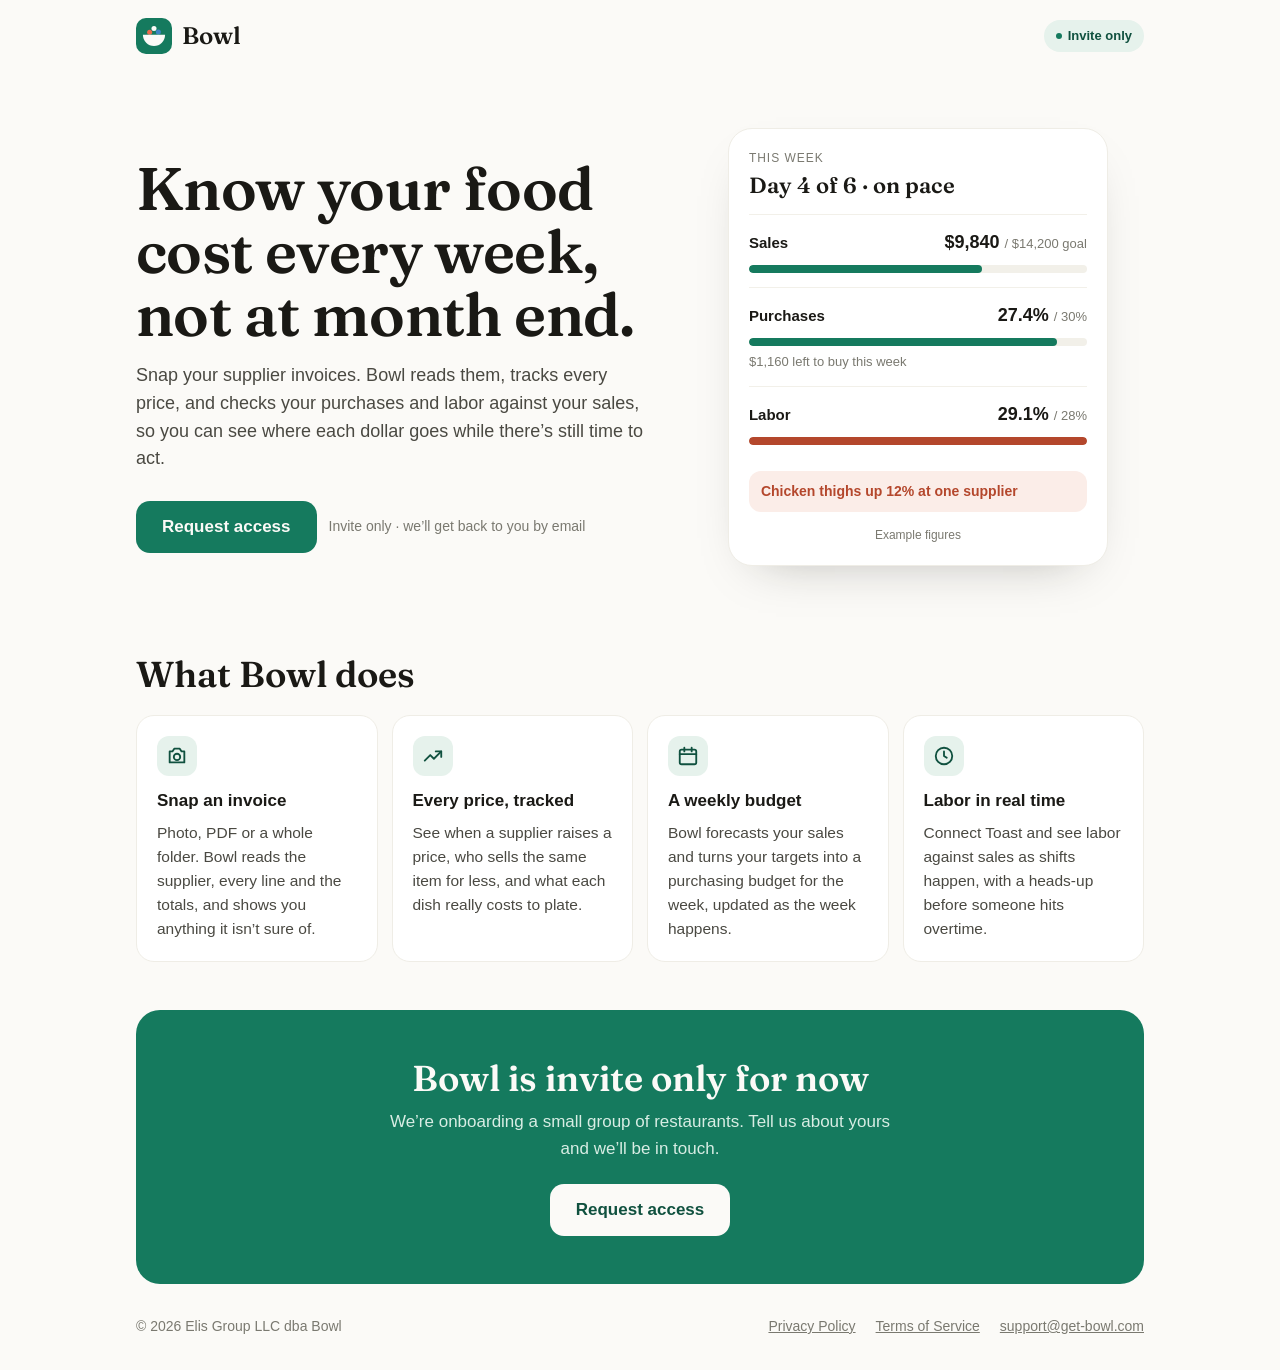
==== index.html @ 5e07cf15 "get-bowl.com: home page, Privacy Policy, Terms of Service" ====
<!doctype html>
<html lang="en">
<head>
<meta charset="utf-8">
<meta name="viewport" content="width=device-width, initial-scale=1, viewport-fit=cover">
<title>Bowl · Food cost for restaurants</title>
<meta name="description" content="Bowl reads your supplier invoices, tracks every price, and checks purchases and labor against your sales, week by week. Invite only.">
<meta name="theme-color" content="#157A5E">
<meta property="og:title" content="Bowl · Food cost for restaurants">
<meta property="og:description" content="Snap your supplier invoices. Bowl tracks every price and checks purchases and labor against your sales. Invite only.">
<meta property="og:type" content="website">
<meta property="og:url" content="https://get-bowl.com/">
<link rel="icon" href="/favicon.png">
<link rel="apple-touch-icon" href="/apple-touch-icon.png">
<link rel="preload" href="/fonts/Fraunces-600.ttf" as="font" type="font/ttf" crossorigin>
<style>
@font-face { font-family: "Fraunces"; font-weight: 600; font-display: swap; src: url("/fonts/Fraunces-600.ttf") format("truetype"); }
:root {
  --ground: #FBFAF7; --card: #FFFFFF; --card-border: #EFEDE6; --hairline: #F2F0E9;
  --ink: #1A1915; --text2: #4A4942; --muted: #7A7970;
  --brand: #157A5E; --brand-ink: #FBFAF7; --green-tint: #E6F2EC; --green-ink: #10513F;
  --coral: #B4472C; --coral-tint: #FBEDE8;
  --display: "Fraunces", Georgia, "Times New Roman", serif;
  --body: -apple-system, BlinkMacSystemFont, "Segoe UI", Roboto, Helvetica, Arial, sans-serif;
}
@media (prefers-color-scheme: dark) {
  :root {
    --ground: #141411; --card: #1D1D19; --card-border: #2B2A25; --hairline: #262520;
    --ink: #EDEBE4; --text2: #C4C2B9; --muted: #9C9A90;
    --brand: #3FA882; --brand-ink: #0F1A15; --green-tint: #17302A; --green-ink: #9ED9C1;
    --coral: #E58A70; --coral-tint: #35211B;
  }
}
* { box-sizing: border-box; }
html { -webkit-text-size-adjust: 100%; }
body { margin: 0; background: var(--ground); color: var(--ink); font: 17px/1.55 var(--body); }
a { color: var(--brand); }
.wrap { max-width: 1040px; margin: 0 auto; padding: 0 16px; }

/* Top bar */
.top { display: flex; align-items: center; justify-content: space-between; padding: 18px 0; }
.logo { display: flex; align-items: center; gap: 10px; color: var(--ink); text-decoration: none; font: 600 24px/1 var(--display); }
.mark { width: 36px; height: 36px; border-radius: 10px; background: #157A5E; display: grid; place-items: center; }
.pill { display: inline-flex; align-items: center; gap: 6px; font-size: 13px; font-weight: 600; color: var(--green-ink); background: var(--green-tint); border-radius: 999px; padding: 6px 12px; white-space: nowrap; }
.pill::before { content: ""; width: 6px; height: 6px; border-radius: 50%; background: var(--brand); }

/* Hero */
.hero { padding: 28px 0 40px; display: grid; gap: 36px; }
h1 { font: 600 clamp(36px, 9vw, 60px)/1.05 var(--display); letter-spacing: -0.01em; margin: 16px 0 16px; }
.lede { font-size: 18px; color: var(--text2); margin: 0 0 28px; max-width: 34em; }
.cta { display: flex; flex-direction: column; gap: 12px; align-items: stretch; }
.btn { display: inline-flex; justify-content: center; align-items: center; min-height: 52px; padding: 0 26px; border-radius: 14px; background: var(--brand); color: var(--brand-ink); font-weight: 600; font-size: 17px; text-decoration: none; }
.btn:hover { filter: brightness(1.06); }
.btn:focus-visible, a:focus-visible { outline: 3px solid var(--brand); outline-offset: 3px; }
.cta-note { font-size: 14px; color: var(--muted); margin: 0; text-align: center; }

/* Example card */
.phone { background: var(--card); border: 1px solid var(--card-border); border-radius: 24px; padding: 20px; box-shadow: 0 20px 50px -30px rgba(26,25,21,.35); max-width: 380px; width: 100%; justify-self: center; }
.phone-label { font-size: 12px; text-transform: uppercase; letter-spacing: .08em; color: var(--muted); margin: 0 0 4px; }
.phone-title { font: 600 22px/1.2 var(--display); margin: 0 0 16px; }
.metric { padding: 14px 0; border-top: 1px solid var(--hairline); }
.metric-row { display: flex; justify-content: space-between; align-items: baseline; gap: 12px; }
.metric-name { font-weight: 600; font-size: 15px; }
.metric-val { font-weight: 700; font-size: 18px; font-variant-numeric: tabular-nums; }
.metric-val small { font-weight: 400; font-size: 13px; color: var(--muted); }
.bar { height: 8px; border-radius: 999px; background: var(--hairline); margin-top: 8px; overflow: hidden; }
.bar > span { display: block; height: 100%; border-radius: 999px; background: var(--brand); }
.bar > span.over { background: var(--coral); }
.metric-note { font-size: 13px; color: var(--muted); margin-top: 6px; }
.alert { margin-top: 12px; background: var(--coral-tint); color: var(--coral); border-radius: 12px; padding: 10px 12px; font-size: 14px; font-weight: 600; }
.example { font-size: 12px; color: var(--muted); text-align: center; margin: 14px 0 0; }

/* Features */
.features { padding: 24px 0 8px; }
h2 { font: 600 clamp(26px, 6vw, 36px)/1.15 var(--display); margin: 0 0 20px; }
.grid { display: grid; gap: 14px; }
.feature { background: var(--card); border: 1px solid var(--card-border); border-radius: 18px; padding: 20px; }
.feature h3 { font-size: 17px; margin: 12px 0 6px; }
.feature p { margin: 0; color: var(--text2); font-size: 15.5px; }
.icon { width: 40px; height: 40px; border-radius: 12px; background: var(--green-tint); display: grid; place-items: center; color: var(--green-ink); }

/* Closing */
.closing { margin: 40px 0 0; padding: 32px 20px; border-radius: 24px; background: #157A5E; color: #FBFAF7; text-align: center; }
.closing h2 { color: #FBFAF7; margin-bottom: 10px; }
.closing p { margin: 0 auto 22px; max-width: 30em; color: #D8EDE4; }
.closing .btn { background: #FBFAF7; color: #10513F; }

footer { padding: 32px 0 calc(32px + env(safe-area-inset-bottom)); color: var(--muted); font-size: 14px; display: flex; flex-direction: column; gap: 10px; }
footer nav { display: flex; flex-wrap: wrap; gap: 8px 20px; }
footer a { color: var(--muted); }

@media (min-width: 720px) {
  .cta { flex-direction: row; align-items: center; }
  .cta-note { text-align: left; }
  .grid { grid-template-columns: repeat(2, 1fr); }
  footer { flex-direction: row; justify-content: space-between; }
}
@media (min-width: 960px) {
  .hero { grid-template-columns: 1.15fr 1fr; align-items: center; padding: 56px 0 64px; }
  .grid { grid-template-columns: repeat(4, 1fr); }
  .closing { padding: 48px 32px; }
}
</style>
</head>
<body>
<div class="wrap">
  <header class="top">
    <a class="logo" href="/" aria-label="Bowl home">
      <span class="mark" aria-hidden="true">
        <svg width="28" height="28" viewBox="0 0 48 48" fill="none"><circle cx="16.5" cy="17.6" r="4.3" fill="#EA6A4D"/><circle cx="31.5" cy="17.1" r="4.3" fill="#3F84C4"/><circle cx="24" cy="11.2" r="4.3" fill="#FBFAF7"/><path d="M5 22h38a19 19 0 0 1-38 0Z" fill="#FBFAF7"/></svg>
      </span>
      Bowl
    </a>
    <span class="pill">Invite only</span>
  </header>

  <main>
    <section class="hero">
      <div>
        <h1>Know your food cost every week, not at month end.</h1>
        <p class="lede">Snap your supplier invoices. Bowl reads them, tracks every price, and checks your purchases and labor against your sales, so you can see where each dollar goes while there’s still time to act.</p>
        <div class="cta">
          <a class="btn" href="mailto:support@get-bowl.com?subject=Bowl%20access%20request&amp;body=Restaurant%20name%3A%0ACity%3A%0APOS%20(e.g.%20Toast)%3A%0A">Request access</a>
          <p class="cta-note">Invite only · we’ll get back to you by email</p>
        </div>
      </div>

      <div class="phone" role="img" aria-label="Example of Bowl's weekly view: sales against forecast, purchases and labor as a percent of sales, and a price-change alert.">
        <p class="phone-label">This week</p>
        <p class="phone-title">Day 4 of 6 · on pace</p>
        <div class="metric">
          <div class="metric-row"><span class="metric-name">Sales</span><span class="metric-val">$9,840 <small>/ $14,200 goal</small></span></div>
          <div class="bar"><span style="width:69%"></span></div>
        </div>
        <div class="metric">
          <div class="metric-row"><span class="metric-name">Purchases</span><span class="metric-val">27.4% <small>/ 30%</small></span></div>
          <div class="bar"><span style="width:91%"></span></div>
          <div class="metric-note">$1,160 left to buy this week</div>
        </div>
        <div class="metric">
          <div class="metric-row"><span class="metric-name">Labor</span><span class="metric-val">29.1% <small>/ 28%</small></span></div>
          <div class="bar"><span class="over" style="width:100%"></span></div>
        </div>
        <div class="alert">Chicken thighs up 12% at one supplier</div>
        <p class="example">Example figures</p>
      </div>
    </section>

    <section class="features" aria-labelledby="how">
      <h2 id="how">What Bowl does</h2>
      <div class="grid">
        <article class="feature">
          <div class="icon" aria-hidden="true"><svg width="22" height="22" viewBox="0 0 24 24" fill="none" stroke="currentColor" stroke-width="2" stroke-linecap="round" stroke-linejoin="round"><path d="M4 7h3l2-3h6l2 3h3v12H4z"/><circle cx="12" cy="13" r="3.5"/></svg></div>
          <h3>Snap an invoice</h3>
          <p>Photo, PDF or a whole folder. Bowl reads the supplier, every line and the totals, and shows you anything it isn’t sure of.</p>
        </article>
        <article class="feature">
          <div class="icon" aria-hidden="true"><svg width="22" height="22" viewBox="0 0 24 24" fill="none" stroke="currentColor" stroke-width="2" stroke-linecap="round" stroke-linejoin="round"><path d="M3 17l6-6 4 4 8-8"/><path d="M15 7h6v6"/></svg></div>
          <h3>Every price, tracked</h3>
          <p>See when a supplier raises a price, who sells the same item for less, and what each dish really costs to plate.</p>
        </article>
        <article class="feature">
          <div class="icon" aria-hidden="true"><svg width="22" height="22" viewBox="0 0 24 24" fill="none" stroke="currentColor" stroke-width="2" stroke-linecap="round" stroke-linejoin="round"><rect x="3" y="5" width="18" height="16" rx="2"/><path d="M3 10h18M8 3v4M16 3v4"/></svg></div>
          <h3>A weekly budget</h3>
          <p>Bowl forecasts your sales and turns your targets into a purchasing budget for the week, updated as the week happens.</p>
        </article>
        <article class="feature">
          <div class="icon" aria-hidden="true"><svg width="22" height="22" viewBox="0 0 24 24" fill="none" stroke="currentColor" stroke-width="2" stroke-linecap="round" stroke-linejoin="round"><circle cx="12" cy="12" r="9"/><path d="M12 7v5l3 2"/></svg></div>
          <h3>Labor in real time</h3>
          <p>Connect Toast and see labor against sales as shifts happen, with a heads-up before someone hits overtime.</p>
        </article>
      </div>
    </section>

    <section class="closing">
      <h2>Bowl is invite only for now</h2>
      <p>We’re onboarding a small group of restaurants. Tell us about yours and we’ll be in touch.</p>
      <a class="btn" href="mailto:support@get-bowl.com?subject=Bowl%20access%20request&amp;body=Restaurant%20name%3A%0ACity%3A%0APOS%20(e.g.%20Toast)%3A%0A">Request access</a>
    </section>
  </main>

  <footer>
    <span>© 2026 Elis Group LLC dba Bowl</span>
    <nav aria-label="Legal">
      <a href="/privacy">Privacy Policy</a>
      <a href="/terms">Terms of Service</a>
      <a href="mailto:support@get-bowl.com">support@get-bowl.com</a>
    </nav>
  </footer>
</div>
</body>
</html>
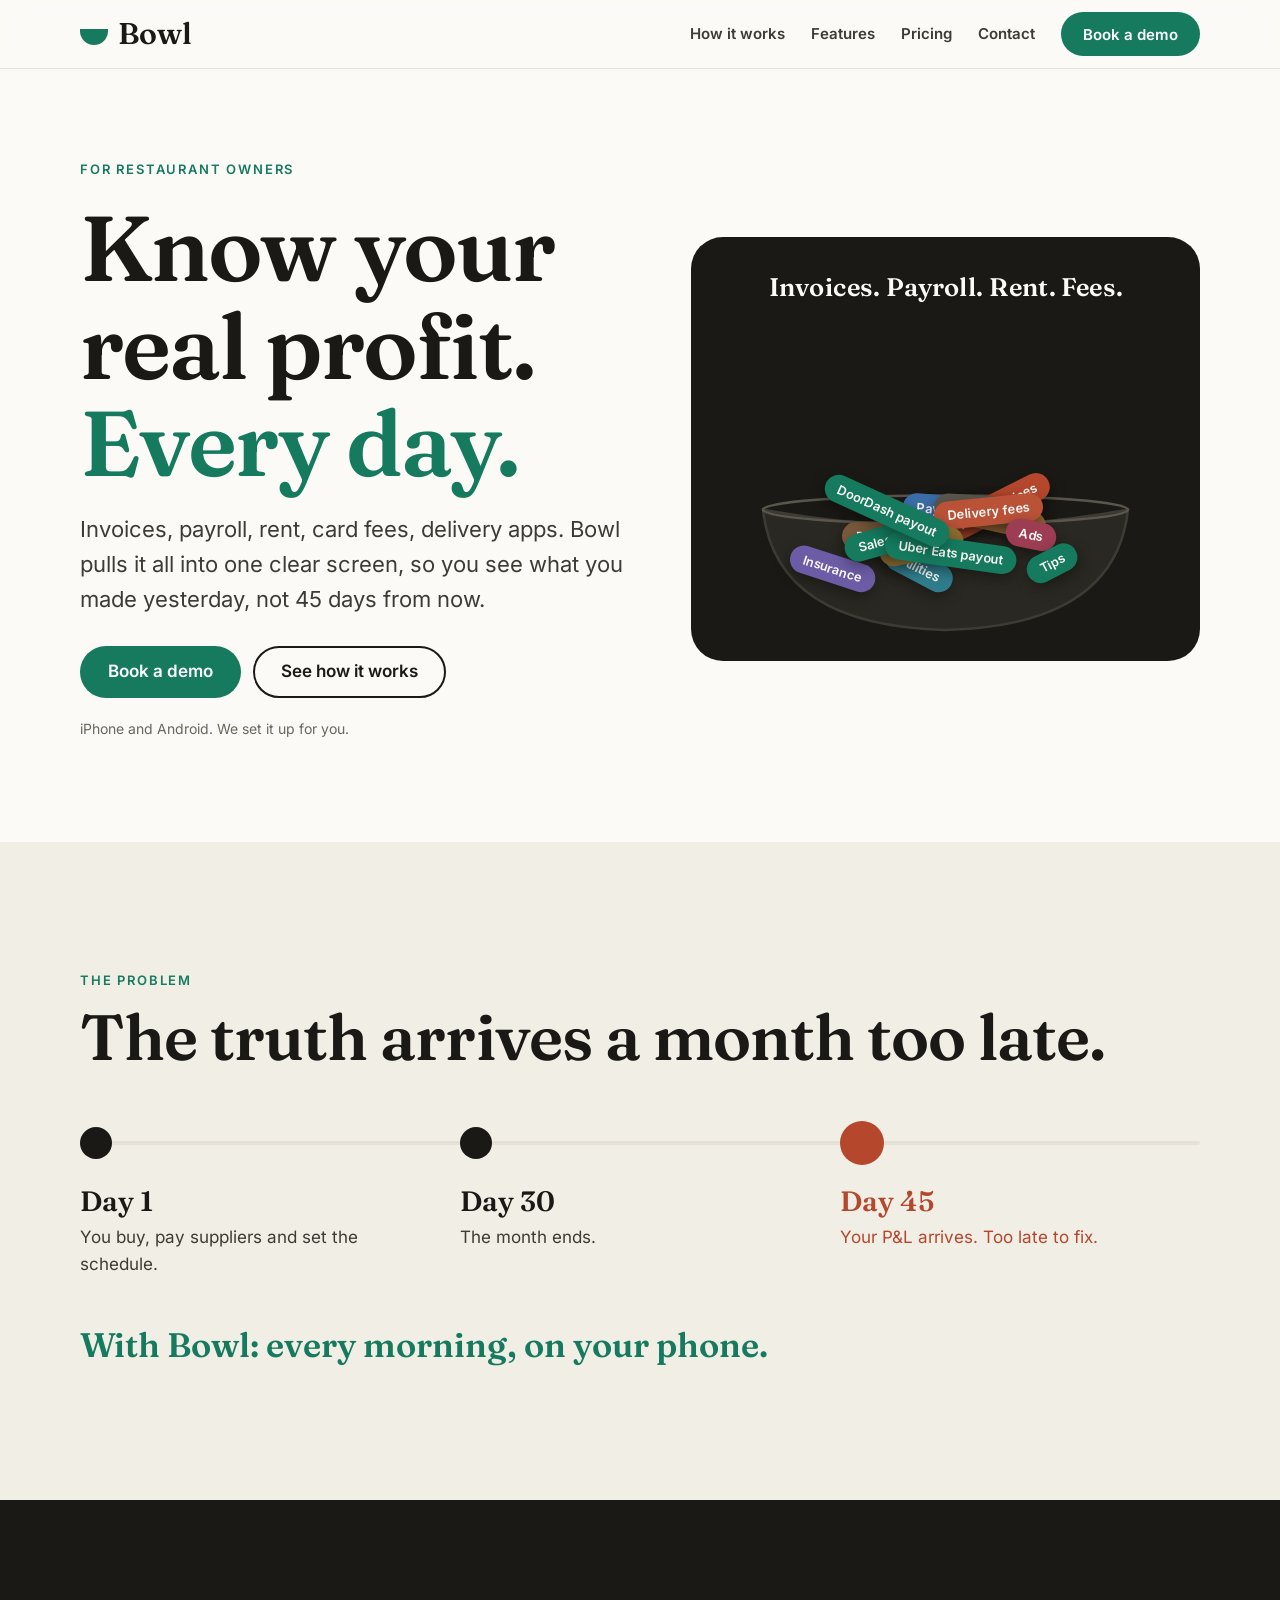
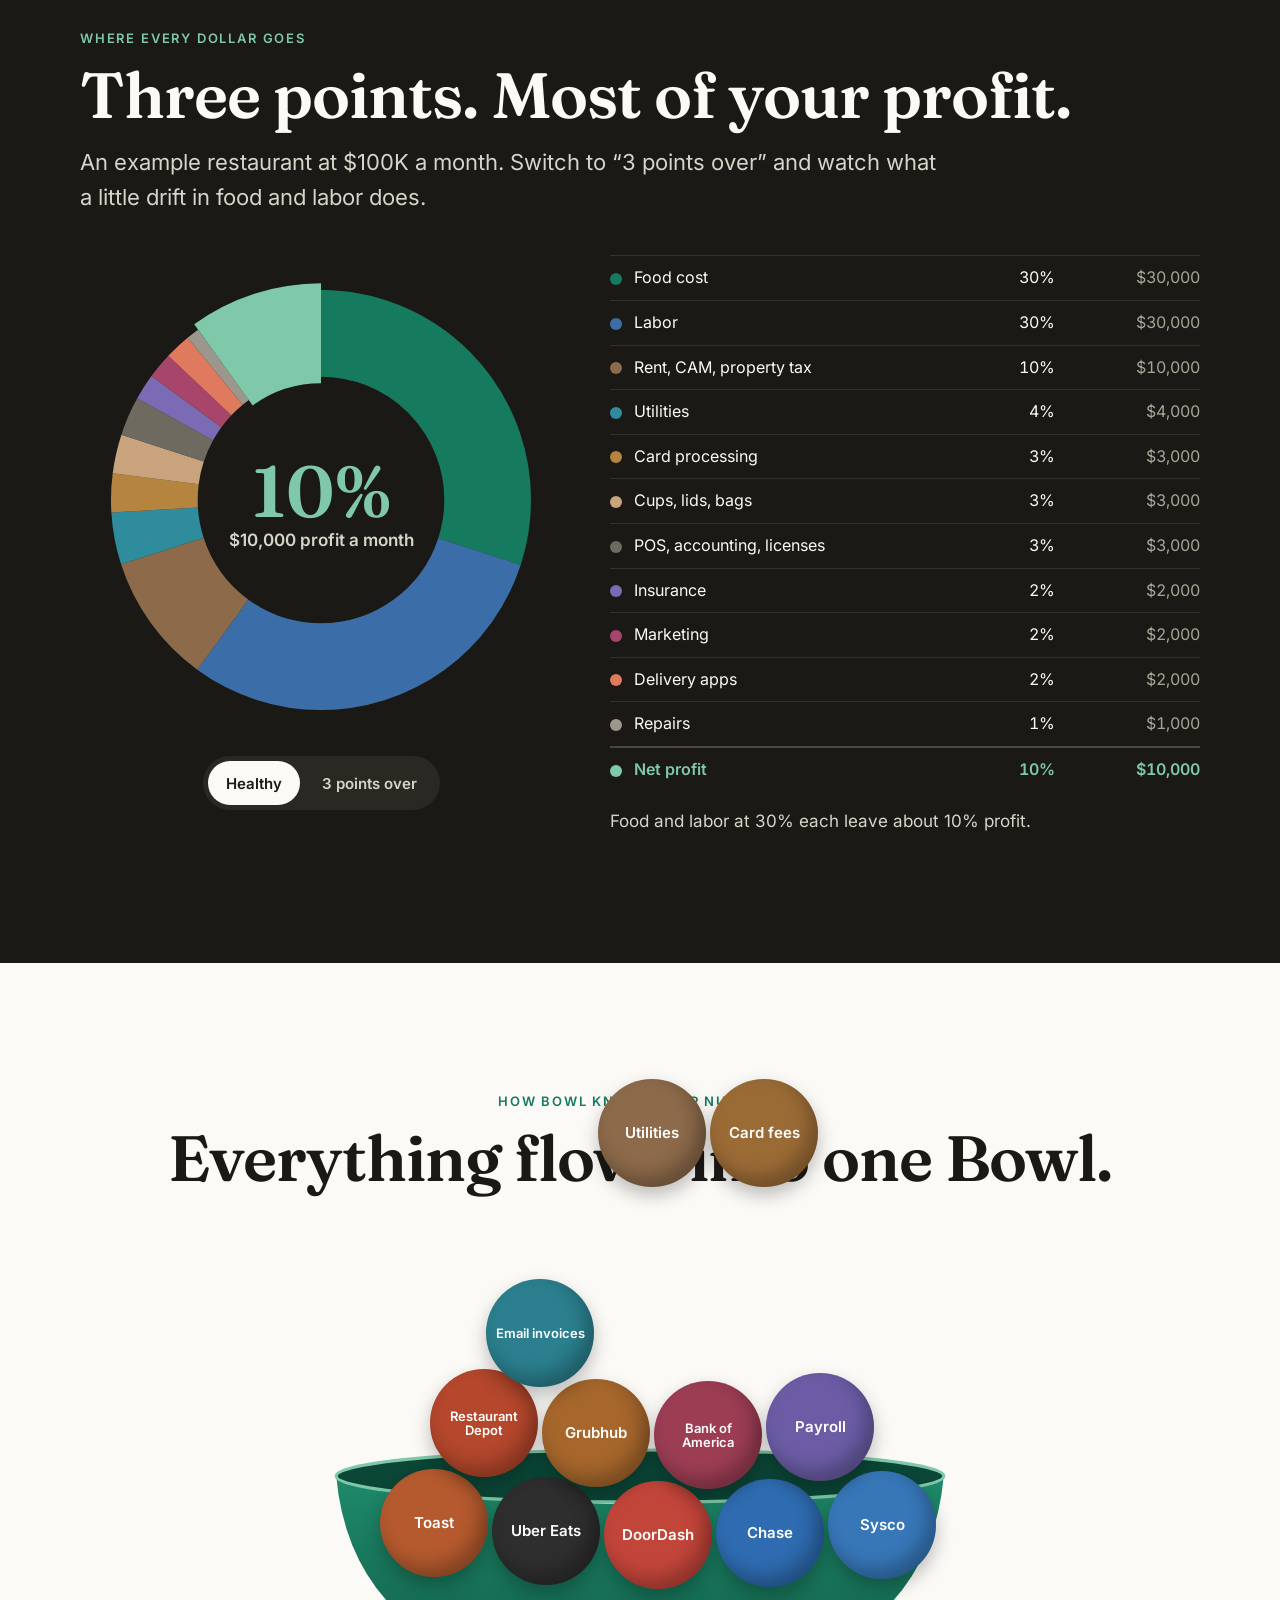
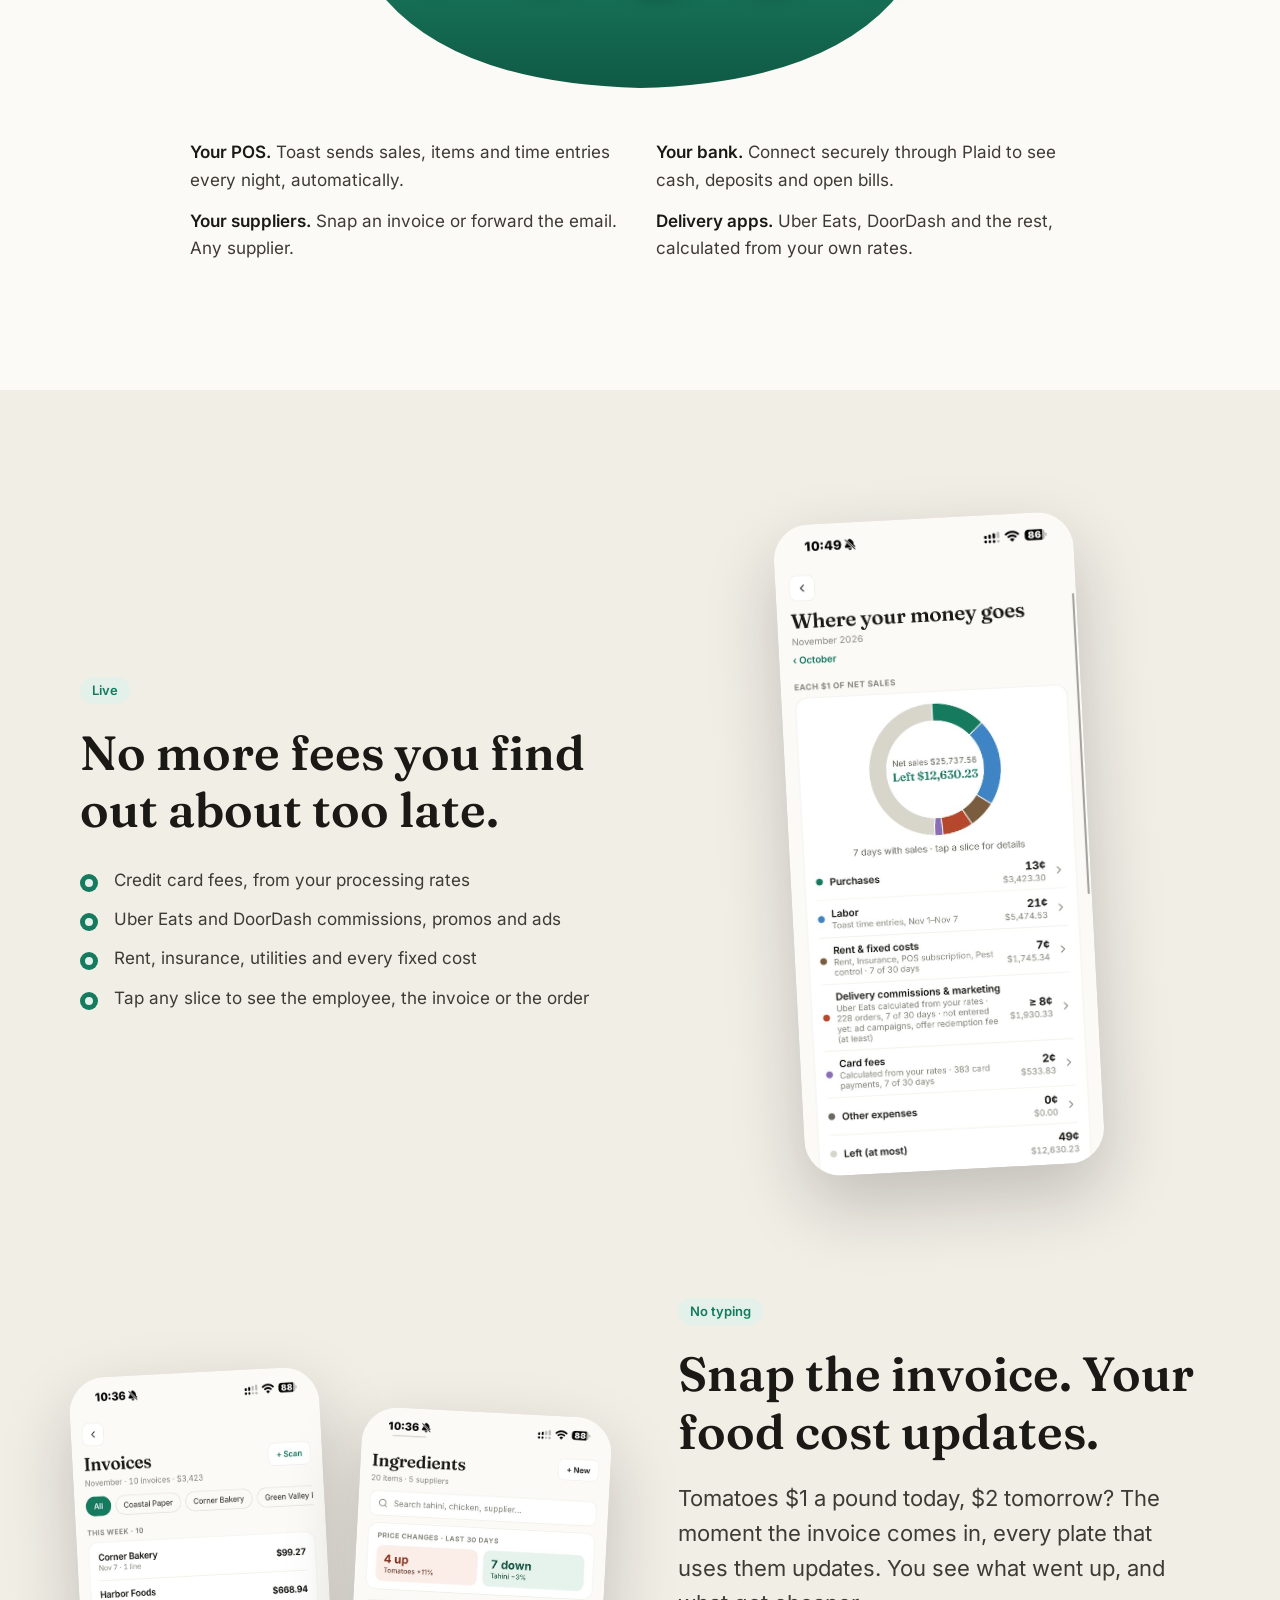
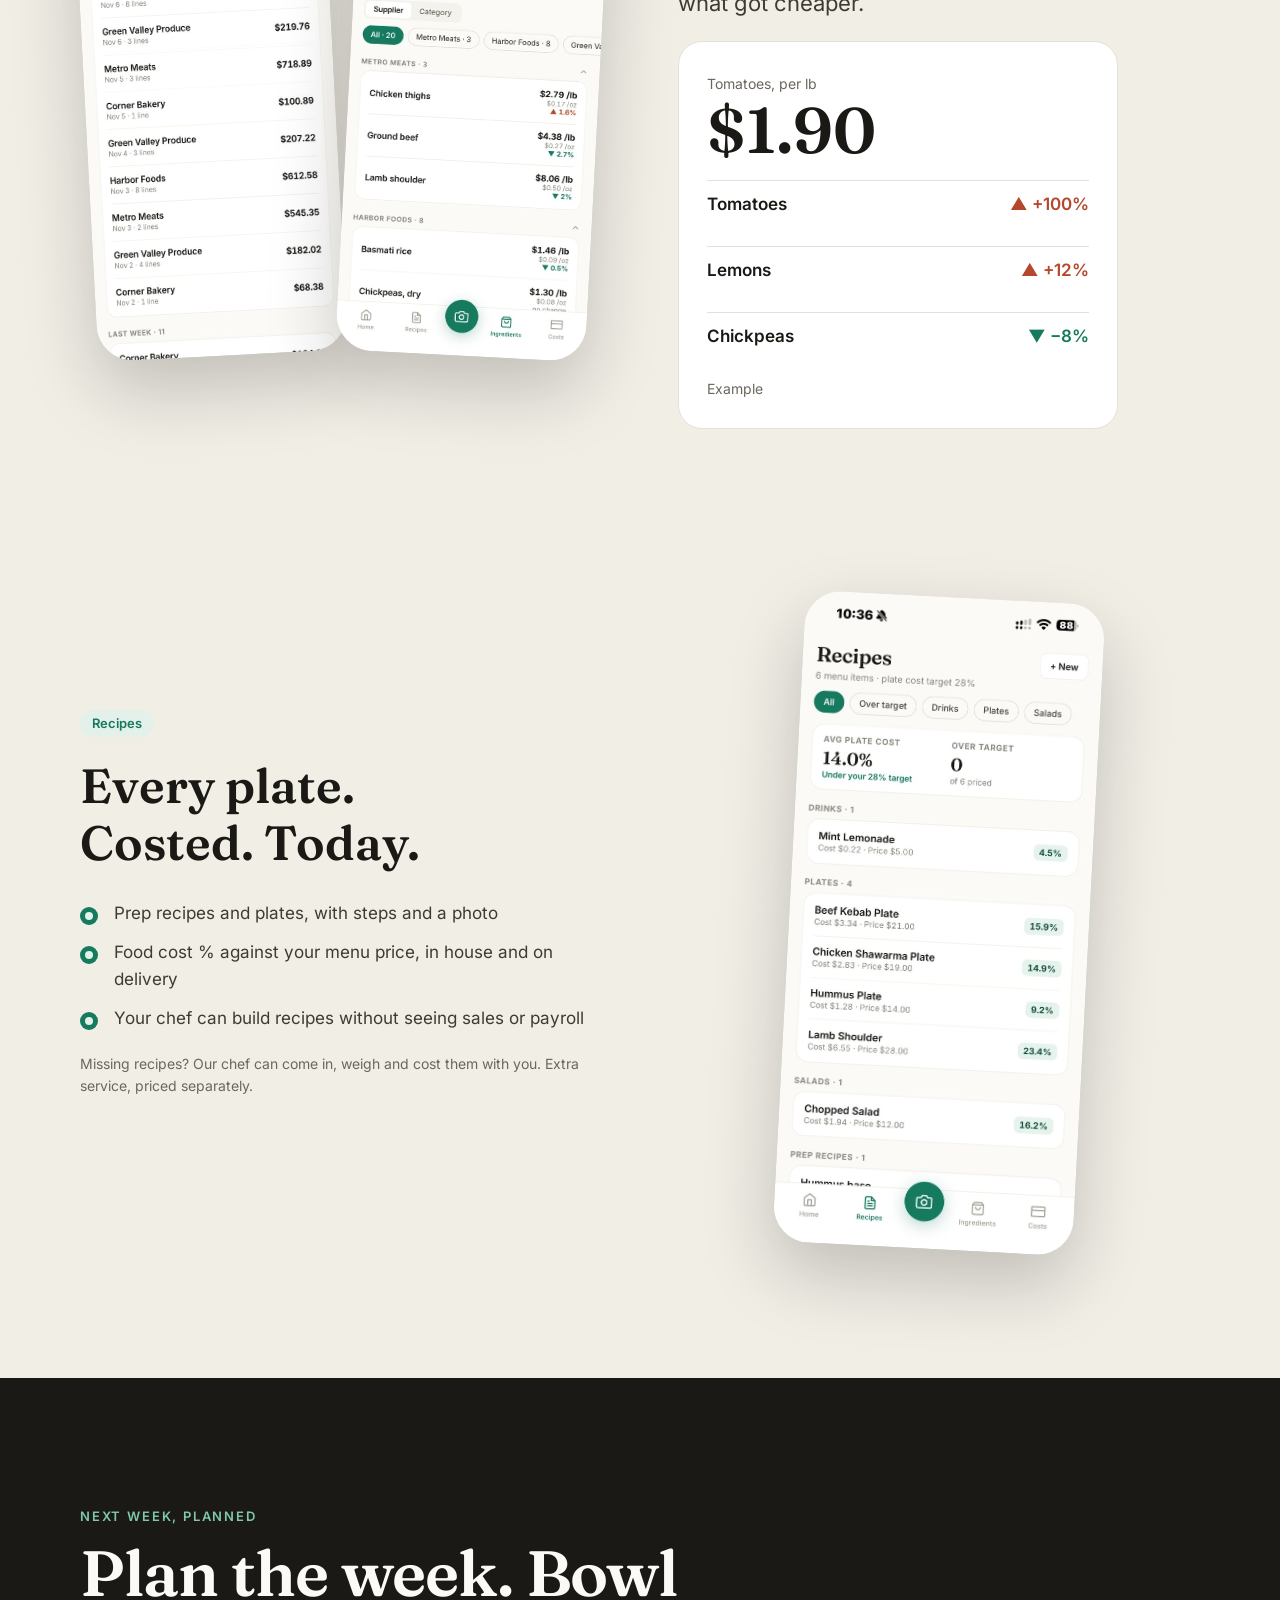
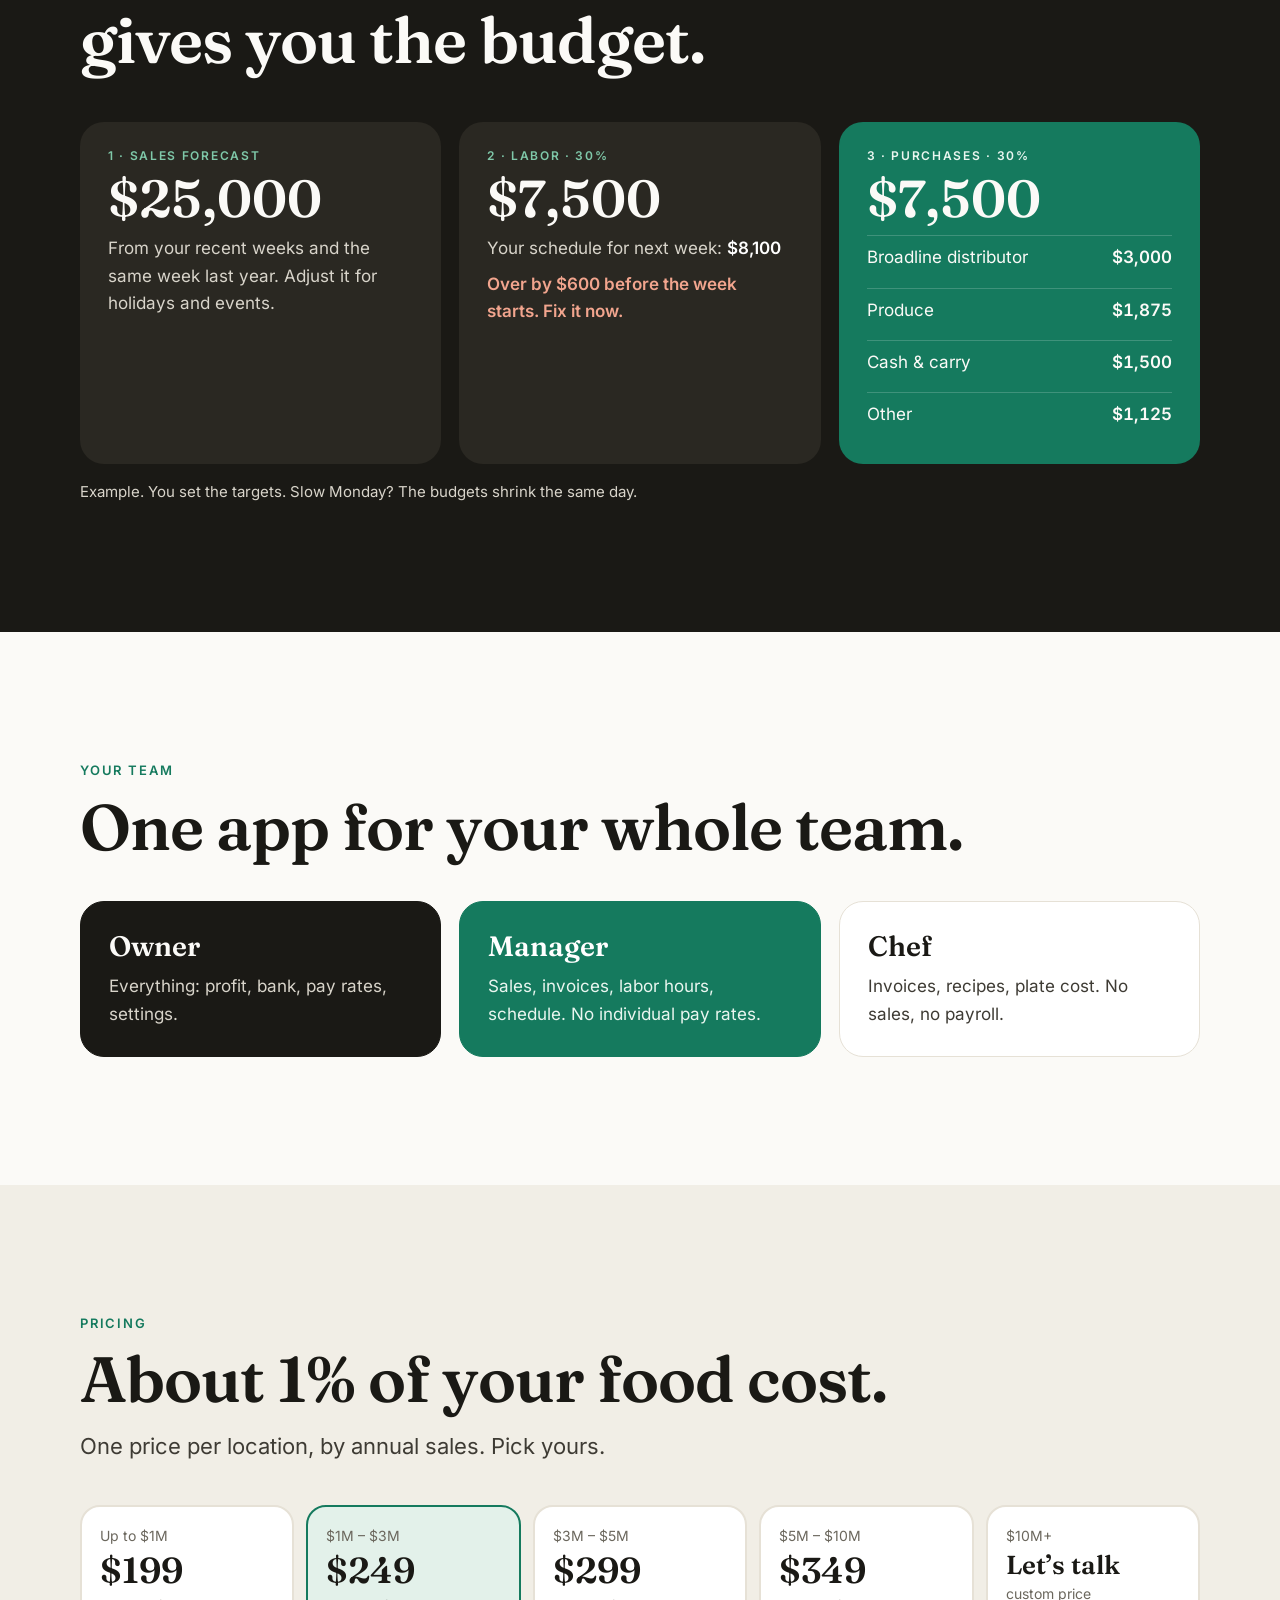
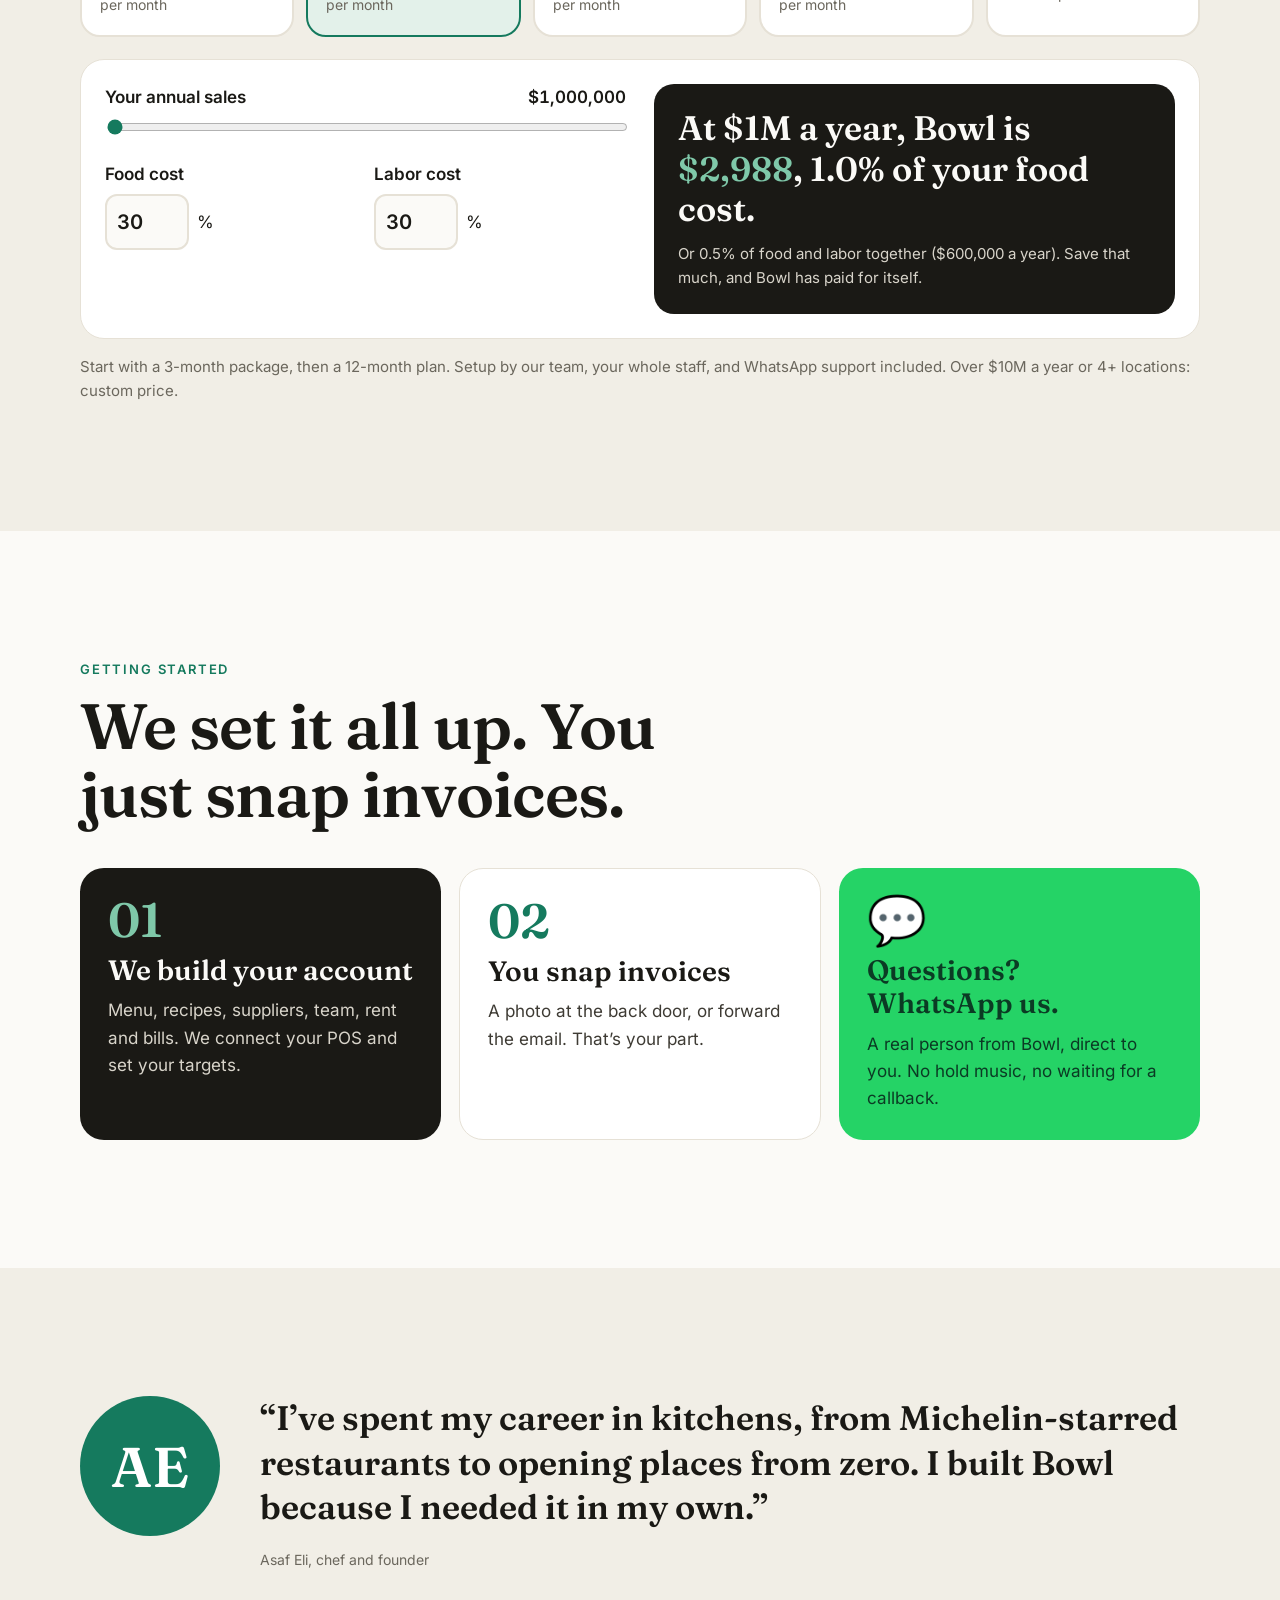
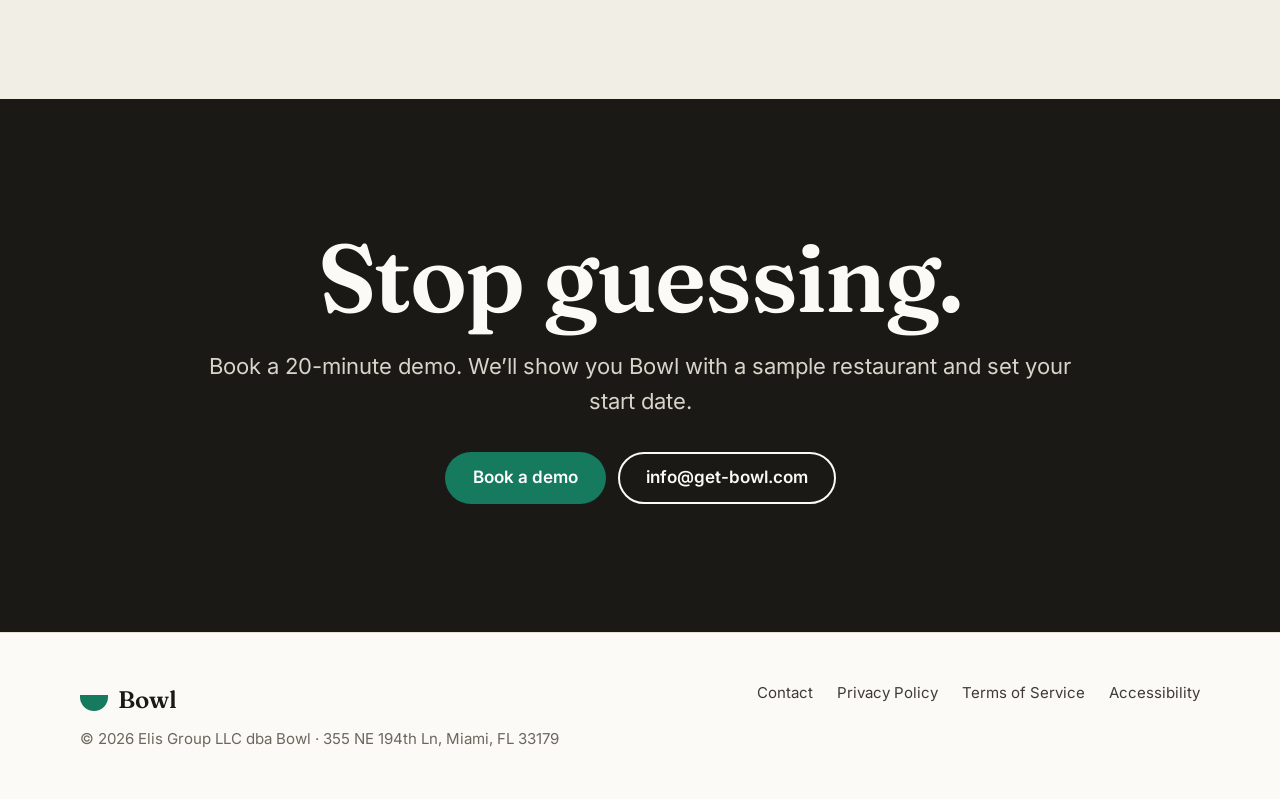
==== commit 5bdfc021: "Publish site from bowl@07c4541" ====
--- a/index.html
+++ b/index.html
@@ -1,192 +1,363 @@
 <!doctype html>
 <html lang="en">
 <head>
+<!-- site:head -->
 <meta charset="utf-8">
 <meta name="viewport" content="width=device-width, initial-scale=1, viewport-fit=cover">
-<title>Bowl · Food cost for restaurants</title>
-<meta name="description" content="Bowl reads your supplier invoices, tracks every price, and checks purchases and labor against your sales, week by week. Invite only.">
 <meta name="theme-color" content="#157A5E">
-<meta property="og:title" content="Bowl · Food cost for restaurants">
-<meta property="og:description" content="Snap your supplier invoices. Bowl tracks every price and checks purchases and labor against your sales. Invite only.">
-<meta property="og:type" content="website">
-<meta property="og:url" content="https://get-bowl.com/">
 <link rel="icon" href="/favicon.png">
 <link rel="apple-touch-icon" href="/apple-touch-icon.png">
 <link rel="preload" href="/fonts/Fraunces-600.ttf" as="font" type="font/ttf" crossorigin>
-<style>
-@font-face { font-family: "Fraunces"; font-weight: 600; font-display: swap; src: url("/fonts/Fraunces-600.ttf") format("truetype"); }
-:root {
-  --ground: #FBFAF7; --card: #FFFFFF; --card-border: #EFEDE6; --hairline: #F2F0E9;
-  --ink: #1A1915; --text2: #4A4942; --muted: #7A7970;
-  --brand: #157A5E; --brand-ink: #FBFAF7; --green-tint: #E6F2EC; --green-ink: #10513F;
-  --coral: #B4472C; --coral-tint: #FBEDE8;
-  --display: "Fraunces", Georgia, "Times New Roman", serif;
-  --body: -apple-system, BlinkMacSystemFont, "Segoe UI", Roboto, Helvetica, Arial, sans-serif;
-}
-@media (prefers-color-scheme: dark) {
-  :root {
-    --ground: #141411; --card: #1D1D19; --card-border: #2B2A25; --hairline: #262520;
-    --ink: #EDEBE4; --text2: #C4C2B9; --muted: #9C9A90;
-    --brand: #3FA882; --brand-ink: #0F1A15; --green-tint: #17302A; --green-ink: #9ED9C1;
-    --coral: #E58A70; --coral-tint: #35211B;
-  }
-}
-* { box-sizing: border-box; }
-html { -webkit-text-size-adjust: 100%; }
-body { margin: 0; background: var(--ground); color: var(--ink); font: 17px/1.55 var(--body); }
-a { color: var(--brand); }
-.wrap { max-width: 1040px; margin: 0 auto; padding: 0 16px; }
-
-/* Top bar */
-.top { display: flex; align-items: center; justify-content: space-between; padding: 18px 0; }
-.logo { display: flex; align-items: center; gap: 10px; color: var(--ink); text-decoration: none; font: 600 24px/1 var(--display); }
-.mark { width: 36px; height: 36px; border-radius: 10px; background: #157A5E; display: grid; place-items: center; }
-.pill { display: inline-flex; align-items: center; gap: 6px; font-size: 13px; font-weight: 600; color: var(--green-ink); background: var(--green-tint); border-radius: 999px; padding: 6px 12px; white-space: nowrap; }
-.pill::before { content: ""; width: 6px; height: 6px; border-radius: 50%; background: var(--brand); }
-
-/* Hero */
-.hero { padding: 28px 0 40px; display: grid; gap: 36px; }
-h1 { font: 600 clamp(36px, 9vw, 60px)/1.05 var(--display); letter-spacing: -0.01em; margin: 16px 0 16px; }
-.lede { font-size: 18px; color: var(--text2); margin: 0 0 28px; max-width: 34em; }
-.cta { display: flex; flex-direction: column; gap: 12px; align-items: stretch; }
-.btn { display: inline-flex; justify-content: center; align-items: center; min-height: 52px; padding: 0 26px; border-radius: 14px; background: var(--brand); color: var(--brand-ink); font-weight: 600; font-size: 17px; text-decoration: none; }
-.btn:hover { filter: brightness(1.06); }
-.btn:focus-visible, a:focus-visible { outline: 3px solid var(--brand); outline-offset: 3px; }
-.cta-note { font-size: 14px; color: var(--muted); margin: 0; text-align: center; }
-
-/* Example card */
-.phone { background: var(--card); border: 1px solid var(--card-border); border-radius: 24px; padding: 20px; box-shadow: 0 20px 50px -30px rgba(26,25,21,.35); max-width: 380px; width: 100%; justify-self: center; }
-.phone-label { font-size: 12px; text-transform: uppercase; letter-spacing: .08em; color: var(--muted); margin: 0 0 4px; }
-.phone-title { font: 600 22px/1.2 var(--display); margin: 0 0 16px; }
-.metric { padding: 14px 0; border-top: 1px solid var(--hairline); }
-.metric-row { display: flex; justify-content: space-between; align-items: baseline; gap: 12px; }
-.metric-name { font-weight: 600; font-size: 15px; }
-.metric-val { font-weight: 700; font-size: 18px; font-variant-numeric: tabular-nums; }
-.metric-val small { font-weight: 400; font-size: 13px; color: var(--muted); }
-.bar { height: 8px; border-radius: 999px; background: var(--hairline); margin-top: 8px; overflow: hidden; }
-.bar > span { display: block; height: 100%; border-radius: 999px; background: var(--brand); }
-.bar > span.over { background: var(--coral); }
-.metric-note { font-size: 13px; color: var(--muted); margin-top: 6px; }
-.alert { margin-top: 12px; background: var(--coral-tint); color: var(--coral); border-radius: 12px; padding: 10px 12px; font-size: 14px; font-weight: 600; }
-.example { font-size: 12px; color: var(--muted); text-align: center; margin: 14px 0 0; }
-
-/* Features */
-.features { padding: 24px 0 8px; }
-h2 { font: 600 clamp(26px, 6vw, 36px)/1.15 var(--display); margin: 0 0 20px; }
-.grid { display: grid; gap: 14px; }
-.feature { background: var(--card); border: 1px solid var(--card-border); border-radius: 18px; padding: 20px; }
-.feature h3 { font-size: 17px; margin: 12px 0 6px; }
-.feature p { margin: 0; color: var(--text2); font-size: 15.5px; }
-.icon { width: 40px; height: 40px; border-radius: 12px; background: var(--green-tint); display: grid; place-items: center; color: var(--green-ink); }
-
-/* Closing */
-.closing { margin: 40px 0 0; padding: 32px 20px; border-radius: 24px; background: #157A5E; color: #FBFAF7; text-align: center; }
-.closing h2 { color: #FBFAF7; margin-bottom: 10px; }
-.closing p { margin: 0 auto 22px; max-width: 30em; color: #D8EDE4; }
-.closing .btn { background: #FBFAF7; color: #10513F; }
-
-footer { padding: 32px 0 calc(32px + env(safe-area-inset-bottom)); color: var(--muted); font-size: 14px; display: flex; flex-direction: column; gap: 10px; }
-footer nav { display: flex; flex-wrap: wrap; gap: 8px 20px; }
-footer a { color: var(--muted); }
-
-@media (min-width: 720px) {
-  .cta { flex-direction: row; align-items: center; }
-  .cta-note { text-align: left; }
-  .grid { grid-template-columns: repeat(2, 1fr); }
-  footer { flex-direction: row; justify-content: space-between; }
-}
-@media (min-width: 960px) {
-  .hero { grid-template-columns: 1.15fr 1fr; align-items: center; padding: 56px 0 64px; }
-  .grid { grid-template-columns: repeat(4, 1fr); }
-  .closing { padding: 48px 32px; }
-}
-</style>
+<link rel="preload" href="/fonts/Inter-400.ttf" as="font" type="font/ttf" crossorigin>
+<link rel="stylesheet" href="/site.css">
+<!-- /site:head -->
+<title>Bowl · Know your real profit, every day</title>
+<meta name="description" content="Bowl shows restaurant owners their real profit every day: food cost, labor and every fee, live from your POS, bank and invoices.">
+<link rel="canonical" href="https://get-bowl.com/">
+<meta property="og:type" content="website">
+<meta property="og:site_name" content="Bowl">
+<meta property="og:title" content="Bowl · Know your real profit, every day">
+<meta property="og:description" content="Bowl shows restaurant owners their real profit every day: food cost, labor and every fee, live from your POS, bank and invoices.">
+<meta property="og:url" content="https://get-bowl.com/">
+<meta property="og:image" content="https://get-bowl.com/screens/3-sales.jpg">
+<meta property="og:image:width" content="603">
+<meta property="og:image:height" content="1311">
+<meta property="og:image:alt" content="The Bowl app's home screen: sales this week against the forecast, with the purchases and labor budgets (example restaurant)">
+<meta name="twitter:card" content="summary">
 </head>
 <body>
-<div class="wrap">
-  <header class="top">
-    <a class="logo" href="/" aria-label="Bowl home">
-      <span class="mark" aria-hidden="true">
-        <svg width="28" height="28" viewBox="0 0 48 48" fill="none"><circle cx="16.5" cy="17.6" r="4.3" fill="#EA6A4D"/><circle cx="31.5" cy="17.1" r="4.3" fill="#3F84C4"/><circle cx="24" cy="11.2" r="4.3" fill="#FBFAF7"/><path d="M5 22h38a19 19 0 0 1-38 0Z" fill="#FBFAF7"/></svg>
-      </span>
-      Bowl
-    </a>
-    <span class="pill">Invite only</span>
-  </header>
-
-  <main>
-    <section class="hero">
+<!-- site:header -->
+<a class="skip" href="#main">Skip to content</a>
+<header class="top">
+  <div class="wrap">
+    <a class="logo" href="/" aria-label="Bowl home"><i aria-hidden="true"></i>Bowl</a>
+    <nav class="nav" aria-label="Main">
+      <a href="/#how">How it works</a>
+      <a href="/#features">Features</a>
+      <a href="/#pricing">Pricing</a>
+      <a href="/contact">Contact</a>
+      <a class="btn btn-primary" href="/contact">Book a demo</a>
+    </nav>
+  </div>
+</header>
+<!-- /site:header -->
+
+<main id="main">
+
+<!-- HERO -->
+<section class="hero" aria-labelledby="h-hero">
+  <div class="wrap">
+    <div class="stack">
+      <p class="eyebrow">For restaurant owners</p>
+      <h1 id="h-hero">Know your real profit. <em>Every day.</em></h1>
+      <p class="lead">Invoices, payroll, rent, card fees, delivery apps. Bowl pulls it all into one clear screen, so you see what you made yesterday, not 45 days from now.</p>
+      <div class="row" style="margin-top:8px">
+        <a class="btn btn-primary" href="/contact">Book a demo</a>
+        <a class="btn btn-ghost" href="#how">See how it works</a>
+      </div>
+      <p class="hint">iPhone and Android. We set it up for you.</p>
+    </div>
+    <div class="stage" id="stage" role="img" aria-label="Animation: bills, payroll, rent and fees fall into a bowl, then Bowl sorts them into money in and money out.">
+      <div class="stage-in" id="stageIn">
+        <svg id="sBowl" width="440" height="170" viewBox="0 0 900 340" style="position:absolute;left:80px;top:300px;transition:opacity .8s,filter .8s" aria-hidden="true"><path d="M10 40 Q450 120 890 40 Q860 320 450 330 Q40 320 10 40Z" fill="#2A2822" stroke="#3E3B34" stroke-width="6"/><ellipse cx="450" cy="40" rx="440" ry="34" fill="none" stroke="#5A564C" stroke-width="6"/></svg>
+        <div class="cap" id="sCap1" style="top:36px">Invoices. Payroll. Rent. Fees.</div>
+        <div class="cap" id="sCap2" style="top:36px;opacity:0">Bowl sorts it all.</div>
+        <div class="lbl" id="sIn" style="left:40px;top:96px;opacity:0">MONEY IN</div>
+        <div class="lbl" id="sOut" style="left:250px;top:96px;opacity:0;color:#F2A58E">MONEY OUT</div>
+        <div class="cap" id="sLeft" style="top:440px;font-size:24px;color:#7FC8A9;opacity:0">What’s left = your real profit</div>
+      </div>
+    </div>
+  </div>
+</section>
+
+<!-- PROBLEM -->
+<section class="band" id="how" aria-labelledby="h-late">
+  <div class="wrap">
+    <p class="eyebrow">The problem</p>
+    <h2 id="h-late" style="margin-top:12px">The truth arrives a month too late.</h2>
+    <div class="tl">
+      <div><b>Day 1</b><p>You buy, pay suppliers and set the schedule.</p></div>
+      <div><b>Day 30</b><p>The month ends.</p></div>
+      <div><b>Day 45</b><p>Your P&amp;L arrives. Too late to fix.</p></div>
+    </div>
+    <p class="callout">With Bowl: every morning, on your phone.</p>
+  </div>
+</section>
+
+<!-- DONUT -->
+<section class="dark" aria-labelledby="h-points">
+  <div class="wrap">
+    <p class="eyebrow">Where every dollar goes</p>
+    <h2 id="h-points" style="margin-top:12px">Three points. Most of your profit.</h2>
+    <p class="lead" style="margin-top:16px">An example restaurant at $100K a month. Switch to “3 points over” and watch what a little drift in food and labor does.</p>
+    <div class="donut-grid">
       <div>
-        <h1>Know your food cost every week, not at month end.</h1>
-        <p class="lede">Snap your supplier invoices. Bowl reads them, tracks every price, and checks your purchases and labor against your sales, so you can see where each dollar goes while there’s still time to act.</p>
-        <div class="cta">
-          <a class="btn" href="mailto:support@get-bowl.com?subject=Bowl%20access%20request&amp;body=Restaurant%20name%3A%0ACity%3A%0APOS%20(e.g.%20Toast)%3A%0A">Request access</a>
-          <p class="cta-note">Invite only · we’ll get back to you by email</p>
+        <div class="donut">
+          <svg viewBox="0 0 660 660" aria-hidden="true"><g id="dG" transform="rotate(-90 330 330)"><circle cx="330" cy="330" r="250" fill="none" stroke="#2A2822" stroke-width="130"/></g></svg>
+          <div class="mid"><b id="dPct">10%</b><span id="dAmt">$10,000 profit a month</span></div>
         </div>
-      </div>
-
-      <div class="phone" role="img" aria-label="Example of Bowl's weekly view: sales against forecast, purchases and labor as a percent of sales, and a price-change alert.">
-        <p class="phone-label">This week</p>
-        <p class="phone-title">Day 4 of 6 · on pace</p>
-        <div class="metric">
-          <div class="metric-row"><span class="metric-name">Sales</span><span class="metric-val">$9,840 <small>/ $14,200 goal</small></span></div>
-          <div class="bar"><span style="width:69%"></span></div>
+        <div style="text-align:center"><div class="toggle" role="group" aria-label="Scenario">
+          <button type="button" id="tHealthy" aria-pressed="true">Healthy</button>
+          <button type="button" id="tOver" aria-pressed="false">3 points over</button>
+        </div></div>
+      </div>
+      <div class="tablewrap">
+        <table class="legend" aria-describedby="dNote"><caption class="sr">Monthly costs for an example restaurant with $100,000 in sales</caption><thead class="sr-head"><tr><th scope="col">Cost</th><th scope="col">Share of sales</th><th scope="col">Per month</th></tr></thead><tbody id="dRows"></tbody></table>
+        <p id="dNote" style="margin-top:16px;color:var(--on-dark2)" aria-live="polite">Food and labor at 30% each leave about 10% profit.</p>
+      </div>
+    </div>
+  </div>
+</section>
+
+<!-- CONNECT -->
+<section aria-labelledby="h-connect">
+  <div class="wrap">
+    <p class="eyebrow" style="text-align:center">How Bowl knows your numbers</p>
+    <h2 id="h-connect" style="text-align:center;margin-top:12px">Everything flows into one Bowl.</h2>
+    <div class="bowl-stage" id="bStage" role="img" aria-label="Toast, Uber Eats, DoorDash, your bank, suppliers, payroll and bills drop into one bowl.">
+      <div class="bowl-in" id="bIn">
+        <svg width="620" height="250" viewBox="0 0 1000 400" style="position:absolute;left:100px;top:205px;transition:filter 1s" id="bBowl" aria-hidden="true"><defs><linearGradient id="gr" x1="0" y1="0" x2="0" y2="1"><stop offset="0" stop-color="#1F8A6B"/><stop offset="1" stop-color="#0F5A45"/></linearGradient></defs><path d="M10 50 Q500 140 990 50 Q960 380 500 392 Q40 380 10 50Z" fill="url(#gr)"/><ellipse cx="500" cy="50" rx="490" ry="42" fill="#0B4636"/><ellipse cx="500" cy="50" rx="490" ry="42" fill="none" stroke="#7FC8A9" stroke-width="5"/></svg>
+      </div>
+    </div>
+    <div class="how-list">
+      <p><b>Your POS.</b> Toast sends sales, items and time entries every night, automatically.</p>
+      <p><b>Your bank.</b> Connect securely through Plaid to see cash, deposits and open bills.</p>
+      <p><b>Your suppliers.</b> Snap an invoice or forward the email. Any supplier.</p>
+      <p><b>Delivery apps.</b> Uber Eats, DoorDash and the rest, calculated from your own rates.</p>
+    </div>
+  </div>
+</section>
+
+<!-- FEATURES -->
+<section class="band" id="features" aria-labelledby="h-feat">
+  <div class="wrap">
+    <h2 id="h-feat" class="sr">Features</h2>
+
+    <div class="feat rv">
+      <div class="stack">
+        <span class="pill">Live</span>
+        <h3 style="font-size:clamp(30px,4vw,48px)">No more fees you find out about too late.</h3>
+        <ul class="ticks">
+          <li>Credit card fees, from your processing rates</li>
+          <li>Uber Eats and DoorDash commissions, promos and ads</li>
+          <li>Rent, insurance, utilities and every fixed cost</li>
+          <li>Tap any slice to see the employee, the invoice or the order</li>
+        </ul>
+      </div>
+      <div class="shot"><img class="phone tilt-l" src="screens/2-money.jpg" alt="Bowl screen: where your money goes, each dollar of sales split into purchases, labor, rent, delivery and card fees" width="603" height="1311" loading="lazy"></div>
+    </div>
+
+    <div class="feat flip rv">
+      <div class="stack">
+        <span class="pill">No typing</span>
+        <h3 style="font-size:clamp(30px,4vw,48px)">Snap the invoice. Your food cost updates.</h3>
+        <p class="lead">Tomatoes $1 a pound today, $2 tomorrow? The moment the invoice comes in, every plate that uses them updates. You see what went up, and what got cheaper.</p>
+        <div class="price-card" aria-label="Example price change">
+          <div><span class="hint">Tomatoes, per lb</span><div class="big" id="tom">$1.00</div></div>
+          <div class="chg"><span>Tomatoes</span><span class="up">▲ +100%</span></div>
+          <div class="chg"><span>Lemons</span><span class="up">▲ +12%</span></div>
+          <div class="chg"><span>Chickpeas</span><span class="dn">▼ −8%</span></div>
+          <span class="hint">Example</span>
         </div>
-        <div class="metric">
-          <div class="metric-row"><span class="metric-name">Purchases</span><span class="metric-val">27.4% <small>/ 30%</small></span></div>
-          <div class="bar"><span style="width:91%"></span></div>
-          <div class="metric-note">$1,160 left to buy this week</div>
+      </div>
+      <div class="shot"><img class="phone small tilt-l" src="screens/5-invoices.jpg" alt="Bowl invoices screen grouped by supplier" width="603" height="1311" loading="lazy"><img class="phone small tilt-r" src="screens/7-ingredients.jpg" alt="Bowl ingredients screen with current prices" width="603" height="1311" loading="lazy"></div>
+    </div>
+
+    <div class="feat rv">
+      <div class="stack">
+        <span class="pill">Recipes</span>
+        <h3 style="font-size:clamp(30px,4vw,48px)">Every plate. Costed. Today.</h3>
+        <ul class="ticks">
+          <li>Prep recipes and plates, with steps and a photo</li>
+          <li>Food cost % against your menu price, in house and on delivery</li>
+          <li>Your chef can build recipes without seeing sales or payroll</li>
+        </ul>
+        <p class="hint">Missing recipes? Our chef can come in, weigh and cost them with you. Extra service, priced separately.</p>
+      </div>
+      <div class="shot"><img class="phone tilt-r" src="screens/6-recipes.jpg" alt="Bowl recipes screen with plate cost and food cost percentage" width="603" height="1311" loading="lazy"></div>
+    </div>
+  </div>
+</section>
+
+<!-- BUDGET -->
+<section class="dark" aria-labelledby="h-budget">
+  <div class="wrap">
+    <p class="eyebrow">Next week, planned</p>
+    <h2 id="h-budget" style="margin-top:12px">Plan the week. Bowl gives you the budget.</h2>
+    <div class="steps3">
+      <div class="step rv"><span class="k">1 · SALES FORECAST</span><span class="n">$25,000</span><p>From your recent weeks and the same week last year. Adjust it for holidays and events.</p></div>
+      <div class="step rv"><span class="k">2 · LABOR · 30%</span><span class="n">$7,500</span><p>Your schedule for next week: <b style="color:#fff">$8,100</b></p><p class="warn">Over by $600 before the week starts. Fix it now.</p></div>
+      <div class="step go rv"><span class="k">3 · PURCHASES · 30%</span><span class="n">$7,500</span>
+        <div class="sup"><span>Broadline distributor</span><b>$3,000</b></div>
+        <div class="sup"><span>Produce</span><b>$1,875</b></div>
+        <div class="sup"><span>Cash &amp; carry</span><b>$1,500</b></div>
+        <div class="sup"><span>Other</span><b>$1,125</b></div></div>
+    </div>
+    <p class="fine" style="color:var(--on-dark2)">Example. You set the targets. Slow Monday? The budgets shrink the same day.</p>
+  </div>
+</section>
+
+<!-- TEAM -->
+<section aria-labelledby="h-team">
+  <div class="wrap">
+    <p class="eyebrow">Your team</p>
+    <h2 id="h-team" style="margin-top:12px">One app for your whole team.</h2>
+    <div class="roles">
+      <div class="role o rv"><h3>Owner</h3><p>Everything: profit, bank, pay rates, settings.</p></div>
+      <div class="role m rv"><h3>Manager</h3><p>Sales, invoices, labor hours, schedule. No individual pay rates.</p></div>
+      <div class="role rv"><h3>Chef</h3><p>Invoices, recipes, plate cost. No sales, no payroll.</p></div>
+    </div>
+  </div>
+</section>
+
+<!-- PRICING -->
+<section class="band" id="pricing" aria-labelledby="h-price">
+  <div class="wrap">
+    <p class="eyebrow">Pricing</p>
+    <h2 id="h-price" style="margin-top:12px">About 1% of your food cost.</h2>
+    <p class="lead" style="margin-top:16px">One price per location, by annual sales. Pick yours.</p>
+    <div class="tiers" role="group" aria-label="Annual sales" id="tiers"></div>
+    <div class="calc">
+      <div>
+        <label for="rev">Your annual sales <output id="revOut" for="rev"></output></label>
+        <input type="range" id="rev">
+        <div class="two">
+          <div><label for="food">Food cost</label><div class="numin"><input id="food" type="number" min="0" max="100" value="30" inputmode="numeric"><span>%</span></div></div>
+          <div><label for="labor">Labor cost</label><div class="numin"><input id="labor" type="number" min="0" max="100" value="30" inputmode="numeric"><span>%</span></div></div>
         </div>
-        <div class="metric">
-          <div class="metric-row"><span class="metric-name">Labor</span><span class="metric-val">29.1% <small>/ 28%</small></span></div>
-          <div class="bar"><span class="over" style="width:100%"></span></div>
-        </div>
-        <div class="alert">Chicken thighs up 12% at one supplier</div>
-        <p class="example">Example figures</p>
-      </div>
-    </section>
-
-    <section class="features" aria-labelledby="how">
-      <h2 id="how">What Bowl does</h2>
-      <div class="grid">
-        <article class="feature">
-          <div class="icon" aria-hidden="true"><svg width="22" height="22" viewBox="0 0 24 24" fill="none" stroke="currentColor" stroke-width="2" stroke-linecap="round" stroke-linejoin="round"><path d="M4 7h3l2-3h6l2 3h3v12H4z"/><circle cx="12" cy="13" r="3.5"/></svg></div>
-          <h3>Snap an invoice</h3>
-          <p>Photo, PDF or a whole folder. Bowl reads the supplier, every line and the totals, and shows you anything it isn’t sure of.</p>
-        </article>
-        <article class="feature">
-          <div class="icon" aria-hidden="true"><svg width="22" height="22" viewBox="0 0 24 24" fill="none" stroke="currentColor" stroke-width="2" stroke-linecap="round" stroke-linejoin="round"><path d="M3 17l6-6 4 4 8-8"/><path d="M15 7h6v6"/></svg></div>
-          <h3>Every price, tracked</h3>
-          <p>See when a supplier raises a price, who sells the same item for less, and what each dish really costs to plate.</p>
-        </article>
-        <article class="feature">
-          <div class="icon" aria-hidden="true"><svg width="22" height="22" viewBox="0 0 24 24" fill="none" stroke="currentColor" stroke-width="2" stroke-linecap="round" stroke-linejoin="round"><rect x="3" y="5" width="18" height="16" rx="2"/><path d="M3 10h18M8 3v4M16 3v4"/></svg></div>
-          <h3>A weekly budget</h3>
-          <p>Bowl forecasts your sales and turns your targets into a purchasing budget for the week, updated as the week happens.</p>
-        </article>
-        <article class="feature">
-          <div class="icon" aria-hidden="true"><svg width="22" height="22" viewBox="0 0 24 24" fill="none" stroke="currentColor" stroke-width="2" stroke-linecap="round" stroke-linejoin="round"><circle cx="12" cy="12" r="9"/><path d="M12 7v5l3 2"/></svg></div>
-          <h3>Labor in real time</h3>
-          <p>Connect Toast and see labor against sales as shifts happen, with a heads-up before someone hits overtime.</p>
-        </article>
-      </div>
-    </section>
-
-    <section class="closing">
-      <h2>Bowl is invite only for now</h2>
-      <p>We’re onboarding a small group of restaurants. Tell us about yours and we’ll be in touch.</p>
-      <a class="btn" href="mailto:support@get-bowl.com?subject=Bowl%20access%20request&amp;body=Restaurant%20name%3A%0ACity%3A%0APOS%20(e.g.%20Toast)%3A%0A">Request access</a>
-    </section>
-  </main>
-
-  <footer>
-    <span>© 2026 Elis Group LLC dba Bowl</span>
-    <nav aria-label="Legal">
+      </div>
+      <div class="result" aria-live="polite">
+        <div class="big" id="rBig"></div>
+        <small id="rSmall"></small>
+      </div>
+    </div>
+    <p class="fine">Start with a 3-month package, then a 12-month plan. Setup by our team, your whole staff, and WhatsApp support included. Over $10M a year or 4+ locations: custom price.</p>
+  </div>
+</section>
+
+<!-- SETUP -->
+<section aria-labelledby="h-setup">
+  <div class="wrap">
+    <p class="eyebrow">Getting started</p>
+    <h2 id="h-setup" style="margin-top:12px">We set it all up. You just snap invoices.</h2>
+    <div class="setup">
+      <div class="card c1 rv"><span class="num">01</span><h3>We build your account</h3><p>Menu, recipes, suppliers, team, rent and bills. We connect your POS and set your targets.</p></div>
+      <div class="card c2 rv"><span class="num">02</span><h3>You snap invoices</h3><p>A photo at the back door, or forward the email. That’s your part.</p></div>
+      <div class="card c3 rv"><span class="num" aria-hidden="true">💬</span><h3>Questions? WhatsApp us.</h3><p>A real person from Bowl, direct to you. No hold music, no waiting for a callback.</p></div>
+    </div>
+  </div>
+</section>
+
+<!-- FOUNDER -->
+<section class="band" aria-labelledby="h-founder">
+  <div class="wrap founder">
+    <div class="mono" aria-hidden="true">AE</div>
+    <div class="stack">
+      <h2 id="h-founder" class="sr">From the founder</h2>
+      <blockquote>“I’ve spent my career in kitchens, from Michelin-starred restaurants to opening places from zero. I built Bowl because I needed it in my own.”</blockquote>
+      <p class="hint">Asaf Eli, chef and founder</p>
+    </div>
+  </div>
+</section>
+
+<!-- CTA -->
+<section class="dark cta" aria-labelledby="h-cta">
+  <div class="wrap">
+    <h2 id="h-cta" style="font-size:clamp(44px,8vw,96px)">Stop guessing.</h2>
+    <p class="lead" style="margin:20px auto 0">Book a 20-minute demo. We’ll show you Bowl with a sample restaurant and set your start date.</p>
+    <div class="row"><a class="btn btn-primary" href="/contact">Book a demo</a><a class="btn btn-ghost" href="mailto:info@get-bowl.com">info@get-bowl.com</a></div>
+  </div>
+</section>
+</main>
+
+<!-- site:footer -->
+<footer>
+  <div class="wrap">
+    <div class="stack" style="gap:8px">
+      <a class="logo" href="/" style="font-size:24px"><i aria-hidden="true"></i>Bowl</a>
+      <span>© 2026 Elis Group LLC dba Bowl · 355 NE 194th Ln, Miami, FL 33179</span>
+    </div>
+    <nav aria-label="Footer">
+      <a href="/contact">Contact</a>
       <a href="/privacy">Privacy Policy</a>
       <a href="/terms">Terms of Service</a>
-      <a href="mailto:support@get-bowl.com">support@get-bowl.com</a>
+      <a href="/accessibility">Accessibility</a>
     </nav>
-  </footer>
-</div>
+  </div>
+</footer>
+<!-- /site:footer -->
+
+<script>
+(function(){
+var RM=window.matchMedia&&matchMedia('(prefers-reduced-motion: reduce)').matches;
+document.documentElement.classList.add('js');
+function $(i){return document.getElementById(i)}
+function fitBox(box,inner,w){function f(){inner.style.transform='scale('+(box.clientWidth/w)+')'}f();addEventListener('resize',f)}
+function onView(el,fn){if(!('IntersectionObserver' in window)){fn();return}var io=new IntersectionObserver(function(es){es.forEach(function(e){if(e.isIntersecting){io.disconnect();fn()}})},{threshold:.35});io.observe(el)}
+
+/* reveal: anything already on screen shows at once, and everything shows after 1.5s no matter what */
+var rv=[].slice.call(document.querySelectorAll('.rv'));
+if('IntersectionObserver' in window){var io=new IntersectionObserver(function(es){es.forEach(function(e){if(e.isIntersecting){e.target.classList.add('in');io.unobserve(e.target)}})},{threshold:.12});rv.forEach(function(el){io.observe(el)})}
+setTimeout(function(){rv.forEach(function(el){el.classList.add('in')})},1500);
+
+/* HERO: chips fall into the bowl, then sort into money in / money out */
+var sIn=$('stageIn');fitBox($('stage'),sIn,600);
+var IN=['Sales','Tips','Uber Eats payout','DoorDash payout'],OUT=['Food invoices','Payroll','Rent','Insurance','Card fees','Bank fees','Delivery fees','Utilities','Ads','Overtime'];
+var COL=['#B4472C','#3B6EA8','#7A5A3C','#6B5CA5','#976835','#5A564C','#BA5238','#2F7D8C','#9C3D54','#8C6B2F'];
+var all=OUT.map(function(n,i){return{n:n,inn:false,k:i}}).concat(IN.map(function(n,i){return{n:n,inn:true,k:i}}));
+function mv(c,x,y,r){c.style.transform='translate('+x+'px,'+y+'px) rotate('+r+'deg)'}
+function sorted(a){if(a.inn){mv(a.c,40,120+a.k*44,0)}else{mv(a.c,250+(a.k%2)*170,120+Math.floor(a.k/2)*44,0);a.c.style.background='#2A2822'}}
+all.forEach(function(a,i){var c=document.createElement('div');c.className='chip';c.textContent=a.n;c.style.background=a.inn?'#157A5E':COL[i%COL.length];sIn.appendChild(c);a.c=c});
+function endState(){all.forEach(sorted);$('sBowl').style.opacity=0;$('sCap1').style.opacity=0;$('sCap2').style.opacity=1;$('sIn').style.opacity=1;$('sOut').style.opacity=1;$('sLeft').style.opacity=1}
+if(RM){all.forEach(function(a){a.c.style.transition='none'});endState()}else{
+  var order=all.slice().sort(function(){return Math.random()-.5});
+  order.forEach(function(a){a.c.style.transition='none';mv(a.c,40+Math.random()*440,-60,Math.random()*60-30)});
+  order.forEach(function(a,i){setTimeout(function(){a.c.style.transition='';mv(a.c,110+Math.random()*290,300+Math.random()*80,Math.random()*60-30)},300+i*170)});
+  setTimeout(function(){$('sBowl').style.filter='drop-shadow(0 0 24px #157A5E)';$('sCap1').style.opacity=0;$('sCap2').style.opacity=1},3400);
+  setTimeout(function(){all.forEach(function(a){a.c.style.transition='transform 1s cubic-bezier(.2,.8,.2,1),background .8s'});endState()},4000);
+}
+
+/* DONUT: healthy vs 3 points over */
+var D=[['Food cost',30,33,'#157A5E'],['Labor',30,33,'#3B6EA8'],['Rent, CAM, property tax',10,10,'#8C6A4A'],['Utilities',4,4,'#2F8C9C'],['Card processing',3,3,'#B5853F'],['Cups, lids, bags',3,3,'#C9A27E'],['POS, accounting, licenses',3,3,'#6E6A60'],['Insurance',2,2,'#7B6BB5'],['Marketing',2,2,'#A8456A'],['Delivery apps',2,2,'#E07A5F'],['Repairs',1,1,'#9C978C'],['Net profit',10,4,'#7FC8A9']];
+var C=1571,NS='http://www.w3.org/2000/svg',segs=[],rows=[];
+D.forEach(function(d,i){var c=document.createElementNS(NS,'circle');['cx','cy'].forEach(function(a){c.setAttribute(a,330)});c.setAttribute('r',250);c.setAttribute('fill','none');c.setAttribute('stroke',d[3]);c.setAttribute('stroke-width',i==11?150:130);$('dG').appendChild(c);segs.push(c);
+var tr=document.createElement('tr');if(i==11)tr.className='profit';tr.innerHTML='<th scope="row"><span class="dot" aria-hidden="true" style="background:'+d[3]+'"></span>'+d[0]+'</th><td class="p"></td><td class="m"></td>';$('dRows').appendChild(tr);rows.push(tr)});
+function setD(over){var o=0;D.forEach(function(d,i){var v=over?d[2]:d[1];segs[i].setAttribute('stroke-dashoffset',-o*C/100);segs[i].setAttribute('stroke-dasharray',(v*C/100)+' '+C);o+=v;
+rows[i].querySelector('.p').textContent=v+'%';rows[i].querySelector('.m').textContent='$'+(v*1000).toLocaleString('en-US');rows[i].classList.toggle('hot',over&&d[1]!==d[2]&&i!==11)});
+$('dPct').textContent=over?'4%':'10%';$('dPct').style.color=over?'#F2A58E':'';$('dAmt').textContent=(over?'$4,000':'$10,000')+' profit a month';
+$('dNote').textContent=over?'Food and labor 3 points over each: profit falls from $10,000 to $4,000 a month. That’s $72,000 a year.':'Food and labor at 30% each leave about 10% profit.';
+$('tHealthy').setAttribute('aria-pressed',!over);$('tOver').setAttribute('aria-pressed',over)}
+segs.forEach(function(s){s.setAttribute('stroke-dasharray','0 '+C)});
+$('tHealthy').onclick=function(){setD(false)};$('tOver').onclick=function(){setD(true)};
+setD(false);
+
+/* CONNECT: balls fall into the bowl when scrolled into view */
+var bIn=$('bIn');fitBox($('bStage'),bIn,820);
+var N=[['Toast','#B55A2E'],['Uber Eats','#2E2E2E'],['DoorDash','#C2453A'],['Chase','#2E6BB0'],['Sysco','#3777B8'],['Restaurant Depot','#B4472C'],['Grubhub','#A6662C'],['Bank of America','#9C3D54'],['Payroll','#6B5CA5'],['Email invoices','#2B7F8E'],['Utilities','#8C6A4A'],['Card fees','#9B6B36']];
+var P=[[150,230],[262,238],[374,242],[486,240],[598,232],[200,130],[312,140],[424,142],[536,134],[256,40],[368,48],[480,42]];
+var balls=N.map(function(n,i){var b=document.createElement('div');b.className='ball';b.textContent=n[0];b.style.background=n[1];if(n[0].length>12)b.style.fontSize='13px';bIn.appendChild(b);return b});
+function place(i){balls[i].style.transform='translate('+P[i][0]+'px,'+P[i][1]+'px)'}
+if(RM){balls.forEach(function(b,i){b.style.transition='none';place(i)})}else{
+  balls.forEach(function(b,i){b.style.transition='none';b.style.transform='translate('+P[i][0]+'px,-160px)'});
+  onView($('bStage'),function(){balls.forEach(function(b,i){setTimeout(function(){b.style.transition='';place(i)},i*170)});setTimeout(function(){$('bBowl').style.filter='drop-shadow(0 0 30px #2FBF8F)'},N.length*170+900)});
+  setTimeout(function(){balls.forEach(function(b,i){if(b.style.transition==='none'){b.style.transition='';place(i)}})},6000);
+}
+
+/* TOMATO price ticker */
+onView($('tom'),function(){if(RM){$('tom').textContent='$2.00';$('tom').style.color='var(--coral)';return}var i=0,t=setInterval(function(){i++;$('tom').textContent='$'+(1+i*.05).toFixed(2);if(i>=20){clearInterval(t);$('tom').style.color='var(--coral)'}},70)});
+
+/* PRICING calculator */
+var T=[{p:199,lo:250000,hi:1000000,d:750000,n:'Up to $1M'},{p:249,lo:1000000,hi:3000000,d:1000000,n:'$1M – $3M'},{p:299,lo:3000000,hi:5000000,d:3000000,n:'$3M – $5M'},{p:349,lo:5000000,hi:10000000,d:5000000,n:'$5M – $10M'},{p:0,lo:10000000,hi:30000000,d:10000000,n:'$10M+'}],cur=1;
+var money=function(n){return '$'+Math.round(n).toLocaleString('en-US')},pct=function(n){return (n<.1?n.toFixed(2):n.toFixed(1))+'%'};
+var short=function(n){return n>=1e6?'$'+(Math.round(n/1e5)/10)+'M':'$'+Math.round(n/1e3)+'K'};
+T.forEach(function(t,i){var b=document.createElement('button');b.type='button';b.className='tier';b.id='tier'+i;b.innerHTML='<span>'+t.n+'</span>'+(t.p?'<b>$'+t.p+'</b><span>per month</span>':'<b style="font-size:26px">Let’s talk</b><span>custom price</span>');b.onclick=function(){pick(i)};$('tiers').appendChild(b)});
+function pick(i){cur=i;T.forEach(function(_,j){$('tier'+j).setAttribute('aria-pressed',j===i)});var r=$('rev');r.min=T[i].lo;r.max=T[i].hi;r.step=50000;r.value=T[i].d;calc()}
+function calc(){var t=T[cur],rev=+$('rev').value,f=Math.max(0,+$('food').value||0),l=Math.max(0,+$('labor').value||0),fc=rev*f/100,lc=rev*l/100;$('revOut').textContent=money(rev);
+if(!t.p){$('rBig').innerHTML='Over $10M a year? <em>Let’s build your price together.</em>';$('rSmall').textContent='You spend '+money(fc+lc)+' a year on food and labor.';return}
+var y=t.p*12;$('rBig').innerHTML='At '+short(rev)+' a year, Bowl is <em>'+money(y)+'</em>, '+(fc?pct(y/fc*100):'–')+' of your food cost.';
+$('rSmall').textContent='Or '+((fc+lc)?pct(y/(fc+lc)*100):'–')+' of food and labor together ('+money(fc+lc)+' a year). Save that much, and Bowl has paid for itself.'}
+['rev','food','labor'].forEach(function(i){$(i).addEventListener('input',calc)});pick(1);
+})();
+</script>
 </body>
 </html>
--- a/site.css
+++ b/site.css
@@ -0,0 +1,257 @@
+/* Bowl site. Layout: one 1160px column, alternating cream / ink bands, mobile first */
+/* Fonts are served from this site (no third-party font request). Inter 600 also
+   stands in for 700, so bold text never gets a synthesized weight. */
+@font-face{font-family:"Fraunces";font-weight:600;font-style:normal;font-display:swap;src:url("fonts/Fraunces-600.ttf") format("truetype")}
+@font-face{font-family:"Inter";font-weight:400;font-style:normal;font-display:swap;src:url("fonts/Inter-400.ttf") format("truetype")}
+@font-face{font-family:"Inter";font-weight:600 700;font-style:normal;font-display:swap;src:url("fonts/Inter-600.ttf") format("truetype")}
+:root{
+  --bg:#FBFAF7; --paper:#FFFFFF; --band:#F1EEE6; --line:#E6E1D6;
+  --ink:#1A1915; --ink2:#3E3B34; --muted:#6B675D;
+  --green:#157A5E; --green-deep:#0F5C47; --fill:#157A5E; --fill-deep:#0F5C47; --green-tint:#E3F1EA; --mint:#7FC8A9;
+  --coral:#B4472C; --coral-soft:#F2A58E; --coral-tint:#FBEDE8;
+  --dark:#1A1915; --dark2:#2A2822; --on-dark:#FBFAF7; --on-dark2:#D8D4CA;
+  --display:"Fraunces",Georgia,"Times New Roman",serif;
+  --body:"Inter",-apple-system,BlinkMacSystemFont,"Segoe UI",Roboto,Helvetica,Arial,sans-serif;
+  --r:24px;
+}
+@media (prefers-color-scheme:dark){:root:not([data-theme="light"]){
+  --bg:#12120F; --paper:#1B1B17; --band:#191915; --line:#2E2D27;
+  --ink:#EFEDE6; --ink2:#CFCCC2; --muted:#A09D93;
+  --green:#3FA882; --green-deep:#2E8A69; --green-tint:#16302A;
+  --coral:#E58A70; --coral-tint:#35211B; color-scheme:dark}}
+:root[data-theme="dark"]{
+  --bg:#12120F; --paper:#1B1B17; --band:#191915; --line:#2E2D27;
+  --ink:#EFEDE6; --ink2:#CFCCC2; --muted:#A09D93;
+  --green:#3FA882; --green-deep:#2E8A69; --green-tint:#16302A;
+  --coral:#E58A70; --coral-tint:#35211B; color-scheme:dark}
+
+*{box-sizing:border-box}
+html{-webkit-text-size-adjust:100%;scroll-behavior:smooth}
+body{margin:0;background:var(--bg);color:var(--ink);font:17px/1.6 var(--body)}
+img{display:block;max-width:100%;height:auto}
+a{color:var(--green)}
+h1,h2,h3{font-family:var(--display);font-weight:600;line-height:1.06;margin:0;text-wrap:balance}
+h1{font-size:clamp(44px,8vw,92px);letter-spacing:-.02em}
+h2{font-size:clamp(34px,5.4vw,64px);letter-spacing:-.015em}
+h3{font-size:clamp(22px,2.6vw,28px);line-height:1.2}
+p{margin:0}
+.lead{font-size:clamp(18px,2.1vw,22px);color:var(--ink2);max-width:62ch}
+.eyebrow{font-size:13px;font-weight:600;letter-spacing:.14em;text-transform:uppercase;color:var(--green)}
+.wrap{max-width:1160px;margin:0 auto;padding-left:max(20px,env(safe-area-inset-left,0px));padding-right:max(20px,env(safe-area-inset-right,0px))}
+section{padding-block:clamp(64px,10vw,128px)}
+.band{background:var(--band)}
+.dark{background:var(--dark);color:var(--on-dark)}
+.dark .lead{color:var(--on-dark2)}
+.dark .eyebrow{color:var(--mint)}
+.stack{display:flex;flex-direction:column;gap:20px}
+.skip{position:absolute;left:12px;top:-60px;background:var(--ink);color:var(--bg);padding:10px 16px;border-radius:10px;z-index:100}
+.skip:focus{top:12px}
+:focus-visible{outline:3px solid var(--green);outline-offset:3px;border-radius:6px}
+.sr{position:absolute;width:1px;height:1px;overflow:hidden;clip:rect(0 0 0 0);white-space:nowrap}
+
+/* buttons */
+.btn{display:inline-flex;align-items:center;justify-content:center;gap:10px;min-height:52px;padding:14px 26px;border-radius:999px;font:600 17px/1 var(--body);text-decoration:none;border:2px solid transparent;cursor:pointer;transition:transform .15s,background .15s}
+.btn:hover{transform:translateY(-1px)}
+/* --fill stays the brand green in dark mode too: white text on the lighter dark-mode --green fails contrast */
+.btn-primary{background:var(--fill);color:#fff}
+.btn-primary:hover{background:var(--fill-deep)}
+.btn-ghost{border-color:currentColor;color:inherit;background:transparent}
+.btn-wa{background:#25D366;color:#0B3B24}
+.row{display:flex;flex-wrap:wrap;gap:12px}
+
+/* header */
+.top{position:sticky;top:env(safe-area-inset-top,0px);z-index:50;background:color-mix(in srgb,var(--bg) 88%,transparent);backdrop-filter:blur(10px);-webkit-backdrop-filter:blur(10px);border-bottom:1px solid var(--line)}
+body::before{content:"";position:fixed;inset:0 0 auto;height:env(safe-area-inset-top,0px);z-index:60;background:var(--bg)}
+.top .wrap{display:flex;align-items:center;justify-content:space-between;min-height:68px;gap:16px}
+.logo{font-family:var(--display);font-weight:600;font-size:30px;color:var(--ink);text-decoration:none;display:flex;align-items:center;gap:10px}
+.logo i{width:28px;height:16px;border-radius:0 0 18px 18px;background:var(--green);display:block;position:relative;top:3px}
+.nav{display:flex;align-items:center;gap:26px}
+.nav a{color:var(--ink2);text-decoration:none;font-weight:600;font-size:15px}
+.nav a:hover{color:var(--green)}
+.nav .btn{min-height:44px;padding:10px 20px;font-size:15px;color:#fff}
+@media (max-width:760px){.nav a:not(.btn){display:none}}
+
+/* hero */
+.hero{padding-block:clamp(40px,7vw,96px) clamp(56px,8vw,112px)}
+.hero .wrap{display:grid;grid-template-columns:1.05fr .95fr;gap:48px;align-items:center}
+@media (max-width:900px){.hero .wrap{grid-template-columns:1fr}}
+.hero h1 em{font-style:normal;color:var(--green)}
+.stage{position:relative;width:100%;aspect-ratio:6/5;max-width:100%;border-radius:32px;background:var(--dark);overflow:hidden}
+.stage-in{position:absolute;left:0;top:0;width:600px;height:500px;transform-origin:0 0}
+.chip{position:absolute;left:0;top:0;padding:9px 16px;border-radius:999px;font:600 15px/1 var(--body);white-space:nowrap;color:#FBFAF7;box-shadow:0 6px 16px rgba(0,0,0,.35);transition:transform 1s cubic-bezier(.55,0,.8,.4),background .8s,opacity .8s}
+.stage .lbl{position:absolute;font:600 12px/1 var(--body);letter-spacing:.14em;color:var(--mint);transition:opacity .6s}
+.stage .cap{position:absolute;left:0;right:0;text-align:center;font-family:var(--display);font-size:30px;color:#FBFAF7;transition:opacity .6s}
+
+/* timeline */
+.tl{display:grid;grid-template-columns:repeat(3,1fr);gap:20px;margin-top:48px;position:relative}
+.tl::before{content:"";position:absolute;left:0;right:0;top:22px;height:4px;background:var(--line);border-radius:4px}
+.tl div{position:relative;padding-top:60px}
+.tl div::before{content:"";position:absolute;left:0;top:8px;width:32px;height:32px;border-radius:50%;background:var(--ink)}
+.tl div:last-child::before{background:var(--coral);width:44px;height:44px;top:2px}
+.tl b{display:block;font-family:var(--display);font-size:28px;font-weight:600}
+.tl div:last-child b,.tl div:last-child p{color:var(--coral)}
+.tl p{color:var(--ink2)}
+@media (max-width:640px){.tl{grid-template-columns:1fr}.tl::before{left:14px;right:auto;top:0;bottom:0;width:4px;height:auto}.tl div{padding-top:0;padding-left:60px}.tl div::before{top:4px}}
+.callout{margin-top:40px;font-family:var(--display);font-size:clamp(24px,3vw,34px);color:var(--green)}
+
+/* donut */
+.donut-grid{display:grid;grid-template-columns:.9fr 1.1fr;gap:48px;align-items:center;margin-top:40px}
+@media (max-width:900px){.donut-grid{grid-template-columns:1fr}}
+.donut{position:relative;max-width:440px;width:100%;margin:0 auto;aspect-ratio:1}
+.donut svg{width:100%;height:100%}
+.donut circle{transition:stroke-dasharray 1.1s ease-in-out,stroke-dashoffset 1.1s ease-in-out}
+.donut .mid{position:absolute;inset:0;display:flex;flex-direction:column;align-items:center;justify-content:center;text-align:center}
+.donut .mid b{font-family:var(--display);font-size:clamp(48px,7vw,72px);line-height:1;color:var(--mint);transition:color .6s}
+.donut .mid span{font-weight:600;color:var(--on-dark2)}
+.toggle{display:inline-flex;background:var(--dark2);border-radius:999px;padding:5px;gap:4px;margin-top:28px}
+.toggle button{font:600 15px/1 var(--body);border:0;border-radius:999px;padding:12px 18px;background:transparent;color:var(--on-dark2);cursor:pointer;min-height:44px}
+.toggle button[aria-pressed="true"]{background:var(--on-dark);color:var(--dark)}
+.legend{width:100%;border-collapse:collapse;font-variant-numeric:tabular-nums}
+.legend th,.legend td{padding:9px 0;border-top:1px solid #33312B;font-size:16px;text-align:left;font-weight:400}
+.legend td{text-align:right;white-space:nowrap}
+.legend td:nth-child(3){color:#A9A498;padding-left:18px}
+.legend .sr-head th{position:absolute;width:1px;height:1px;padding:0;overflow:hidden;clip:rect(0 0 0 0);white-space:nowrap;border:0}
+.legend .dot{display:inline-block;width:12px;height:12px;border-radius:50%;margin-right:12px;vertical-align:middle}
+.legend tr.hot th,.legend tr.hot td{color:var(--coral-soft);font-weight:600}
+.legend tr.profit th,.legend tr.profit td{font-weight:700;color:var(--mint);border-top:2px solid #4A473F}
+.tablewrap{overflow-x:auto}
+
+/* bowl of integrations */
+.bowl-stage{position:relative;width:100%;max-width:820px;margin:48px auto 0;aspect-ratio:820/460}
+.bowl-in{position:absolute;left:0;top:0;width:820px;height:460px;transform-origin:0 0}
+.ball{position:absolute;left:0;top:0;width:108px;height:108px;border-radius:50%;display:flex;align-items:center;justify-content:center;text-align:center;font:700 15px/1.1 var(--body);color:#fff;padding:8px;box-shadow:inset -8px -10px 18px rgba(0,0,0,.28),0 8px 18px rgba(0,0,0,.25);transition:transform 1.1s cubic-bezier(.3,1.35,.6,1)}
+.how-list{display:grid;grid-template-columns:repeat(2,1fr);gap:14px 32px;margin-top:40px;max-width:900px;margin-inline:auto}
+@media (max-width:640px){.how-list{grid-template-columns:1fr}}
+.how-list p{color:var(--ink2)}
+.how-list b{color:var(--ink)}
+
+/* features */
+.feat{display:grid;grid-template-columns:1fr 1fr;gap:clamp(32px,6vw,80px);align-items:center}
+.feat + .feat{margin-top:clamp(72px,10vw,128px)}
+.feat.flip .shot{order:-1}
+@media (max-width:860px){.feat{grid-template-columns:1fr}.feat.flip .shot{order:0}}
+.shot{display:flex;justify-content:center;gap:16px}
+.phone{width:min(300px,46vw);border-radius:36px;box-shadow:0 30px 70px rgba(26,25,21,.22);background:var(--paper)}
+.phone.small{width:min(250px,40vw)}
+.tilt-l{transform:rotate(-3deg)}.tilt-r{transform:rotate(3deg);margin-top:40px}
+.ticks{list-style:none;padding:0;margin:8px 0 0;display:flex;flex-direction:column;gap:12px}
+.ticks li{padding-left:34px;position:relative;color:var(--ink2)}
+.ticks li::before{content:"";position:absolute;left:0;top:7px;width:18px;height:18px;border-radius:50%;background:var(--green-tint);box-shadow:inset 0 0 0 5px var(--green)}
+.pill{display:inline-block;font:600 13px/1 var(--body);padding:7px 12px;border-radius:999px;background:var(--green-tint);color:var(--green)}
+.pill.coral{background:var(--coral-tint);color:var(--coral)}
+
+/* live price card */
+.price-card{background:var(--paper);border:1px solid var(--line);border-radius:var(--r);padding:28px;display:flex;flex-direction:column;gap:18px;max-width:440px;width:100%}
+.price-card .big{font-family:var(--display);font-size:64px;line-height:1;font-variant-numeric:tabular-nums;transition:color .4s}
+.chg{display:flex;justify-content:space-between;padding:10px 0;border-top:1px solid var(--line);font-weight:600}
+.up{color:var(--coral)}.dn{color:var(--green)}
+
+/* budget */
+.steps3{display:grid;grid-template-columns:repeat(3,1fr);gap:18px;margin-top:48px}
+@media (max-width:860px){.steps3{grid-template-columns:1fr}}
+.step{background:var(--dark2);border-radius:var(--r);padding:28px;display:flex;flex-direction:column;gap:8px}
+.step .k{font:600 12px/1 var(--body);letter-spacing:.14em;color:var(--mint)}
+.step .n{font-family:var(--display);font-size:52px;line-height:1.1}
+.step p{color:var(--on-dark2)}
+.step.go{background:var(--fill)}
+.step.go .k,.step.go p{color:#EAF6F0}
+.warn{color:var(--coral-soft)!important;font-weight:600}
+.sup{display:flex;justify-content:space-between;border-top:1px solid rgba(255,255,255,.18);padding:8px 0;font-variant-numeric:tabular-nums}
+
+/* roles */
+.roles{display:grid;grid-template-columns:repeat(3,1fr);gap:18px;margin-top:40px}
+@media (max-width:860px){.roles{grid-template-columns:1fr}}
+.role{border-radius:var(--r);padding:28px;display:flex;flex-direction:column;gap:10px;border:1px solid var(--line);background:var(--paper)}
+.role p{color:var(--ink2)}
+.role.o{background:var(--dark);color:var(--on-dark);border-color:var(--dark)}.role.o p{color:var(--on-dark2)}
+.role.m{background:var(--fill);color:#fff;border-color:var(--fill)}.role.m p{color:#EAF6F0}
+
+/* pricing */
+.tiers{display:grid;grid-template-columns:repeat(5,1fr);gap:12px;margin-top:40px}
+@media (max-width:900px){.tiers{grid-template-columns:repeat(2,1fr)}}
+.tier{font:inherit;color:var(--ink);text-align:left;background:var(--paper);border:2px solid var(--line);border-radius:20px;padding:18px;cursor:pointer;display:flex;flex-direction:column;gap:4px;min-height:120px}
+.tier span{font-size:14px;color:var(--muted)}
+.tier b{font-family:var(--display);font-size:36px;font-weight:600;line-height:1.1}
+.tier[aria-pressed="true"]{border-color:var(--green);background:var(--green-tint)}
+.calc{margin-top:22px;background:var(--paper);border:1px solid var(--line);border-radius:var(--r);padding:24px;display:grid;grid-template-columns:1fr 1fr;gap:28px}
+@media (max-width:860px){.calc{grid-template-columns:1fr}}
+.calc label{font-weight:600;display:flex;justify-content:space-between;gap:12px}
+.calc output{font-variant-numeric:tabular-nums}
+.calc input[type=range]{width:100%;accent-color:var(--green);margin-top:8px}
+.two{display:grid;grid-template-columns:1fr 1fr;gap:16px;margin-top:18px}
+.numin{display:flex;align-items:center;gap:8px;margin-top:6px}
+.numin input{font:inherit;font-weight:700;font-size:20px;width:84px;padding:10px;border:2px solid var(--line);border-radius:12px;background:var(--bg);color:var(--ink)}
+.result{background:var(--dark);color:var(--on-dark);border-radius:20px;padding:24px;display:flex;flex-direction:column;gap:12px}
+.result .big{font-family:var(--display);font-size:clamp(26px,3vw,34px);line-height:1.2}
+.result .big em{font-style:normal;color:var(--mint)}
+.result small{color:var(--on-dark2);font-size:15px}
+.fine{margin-top:16px;color:var(--muted);font-size:15px}
+
+/* setup */
+.setup{display:grid;grid-template-columns:repeat(3,1fr);gap:18px;margin-top:40px}
+@media (max-width:860px){.setup{grid-template-columns:1fr}}
+.card{border-radius:var(--r);padding:28px;display:flex;flex-direction:column;gap:10px}
+.card .num{font-family:var(--display);font-size:48px;line-height:1}
+.c1{background:var(--dark);color:var(--on-dark)}.c1 p{color:var(--on-dark2)}.c1 .num{color:var(--mint)}
+.c2{background:var(--paper);border:1px solid var(--line)}.c2 p{color:var(--ink2)}.c2 .num{color:var(--green)}
+.c3{background:#25D366;color:#0B3B24}
+
+/* founder */
+.founder{display:grid;grid-template-columns:auto 1fr;gap:40px;align-items:start}
+@media (max-width:760px){.founder{grid-template-columns:1fr}}
+.mono{width:140px;height:140px;border-radius:50%;background:var(--fill);color:#fff;display:flex;align-items:center;justify-content:center;font-family:var(--display);font-size:56px}
+blockquote{margin:0;font-family:var(--display);font-size:clamp(24px,3vw,34px);line-height:1.3}
+
+/* cta + footer */
+.cta{text-align:center}
+.cta .row{justify-content:center;margin-top:32px}
+footer{border-top:1px solid var(--line);padding-block:48px;font-size:15px;color:var(--muted)}
+footer .wrap{display:flex;flex-wrap:wrap;gap:24px 48px;justify-content:space-between}
+footer nav{display:flex;flex-wrap:wrap;gap:12px 24px}
+footer a{color:var(--ink2);text-decoration:none}
+footer a:hover{color:var(--green)}
+
+/* forms (contact) */
+.form{display:grid;grid-template-columns:1fr 1fr;gap:18px}
+@media (max-width:640px){.form{grid-template-columns:1fr}}
+.field{display:flex;flex-direction:column;gap:6px}
+.field.full{grid-column:1/-1}
+.field label{font-weight:600;font-size:15px}
+.field input,.field select,.field textarea{font:inherit;padding:14px 16px;border:2px solid var(--line);border-radius:14px;background:var(--paper);color:var(--ink);min-height:52px}
+.field textarea{min-height:130px;resize:vertical}
+.field input:focus,.field select:focus,.field textarea:focus{border-color:var(--green);outline:none;box-shadow:0 0 0 3px var(--green-tint)}
+.hint{font-size:14px;color:var(--muted)}
+.err{font-size:14px;color:var(--coral)}
+.hp{position:absolute;left:-9999px;width:1px;height:1px;overflow:hidden}
+.consent{display:flex;gap:12px;align-items:flex-start}
+.consent input{width:22px;height:22px;margin-top:3px;accent-color:var(--green)}
+.status{padding:16px 18px;border-radius:14px;font-weight:600}
+.status.ok{background:var(--green-tint);color:var(--green)}
+.status.bad{background:var(--coral-tint);color:var(--coral)}
+.contact-grid{display:grid;grid-template-columns:1.3fr .7fr;gap:48px;margin-top:40px}
+@media (max-width:900px){.contact-grid{grid-template-columns:1fr}}
+.side{display:flex;flex-direction:column;gap:16px}
+.side .card{background:var(--paper);border:1px solid var(--line)}
+.side .card p{color:var(--ink2)}
+.doc{max-width:760px}
+.doc h2{font-size:clamp(26px,3.4vw,36px);margin-top:44px}
+.doc p,.doc li{color:var(--ink2);margin-top:12px;overflow-wrap:anywhere}
+/* privacy / terms (built by scripts/build-legal-pages.mjs) */
+.legal h1{margin-top:12px;font-size:clamp(40px,7vw,72px)}
+.legal ul{padding-left:22px;margin:0}
+.legal strong{color:var(--ink)}
+.legal .table{overflow-x:auto;margin:16px 0;border:1px solid var(--line);border-radius:14px;background:var(--paper)}
+.legal table{border-collapse:collapse;width:100%;font-size:15px}
+.legal th,.legal td{text-align:left;vertical-align:top;padding:10px 12px;border-bottom:1px solid var(--line);min-width:120px;color:var(--ink2)}
+.legal th{color:var(--ink);font-weight:600}
+.legal tr:last-child td{border-bottom:0}
+.legal .also{margin-top:40px;padding-top:20px;border-top:1px solid var(--line)}
+
+/* reveal on scroll: visible by default, only animates when JS adds .js */
+.js .rv{opacity:0;transform:translateY(24px);transition:opacity .7s,transform .7s}
+.js .rv.in{opacity:1;transform:none}
+@media (prefers-reduced-motion:reduce){*{transition:none!important;animation:none!important;scroll-behavior:auto!important}.js .rv{opacity:1;transform:none}}
+
+/* pills keep their own width inside a .stack column; anchor jumps land below the sticky header */
+.stack>.pill{align-self:flex-start}
+[id]{scroll-margin-top:84px}
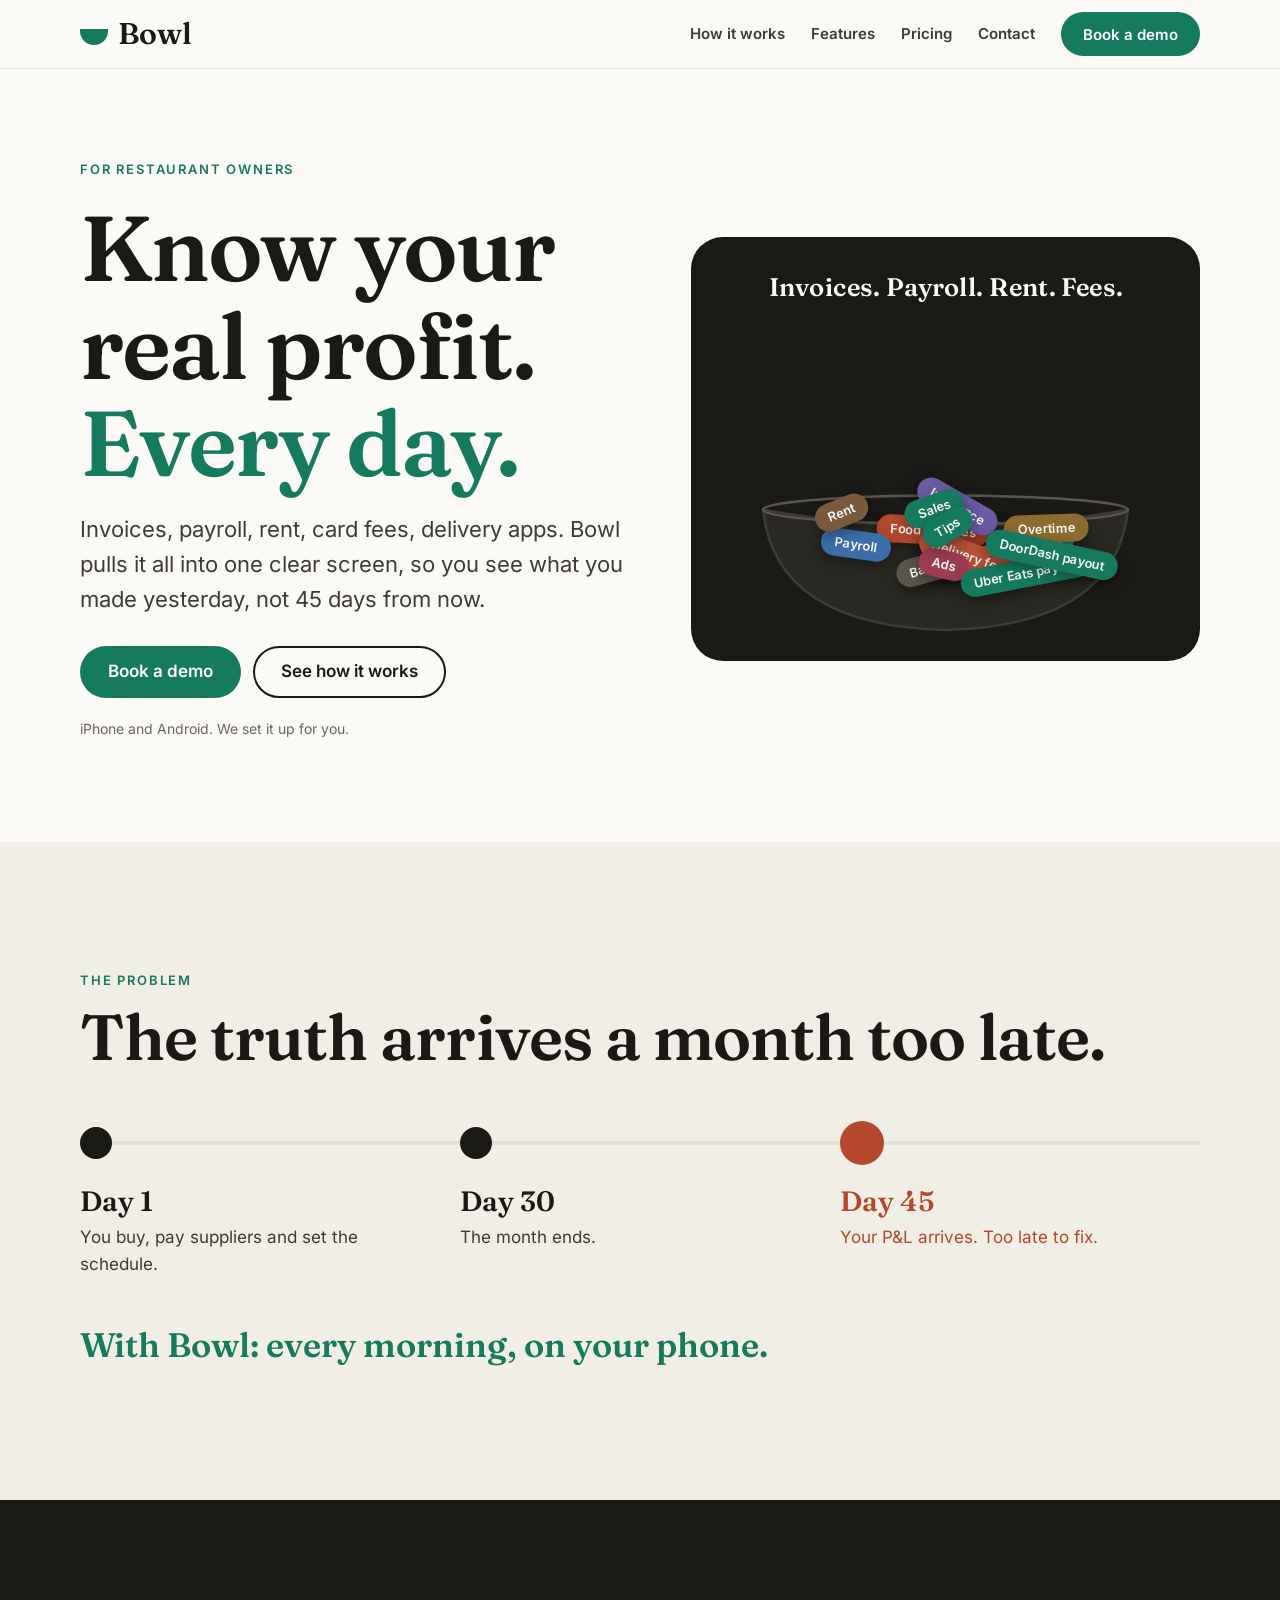
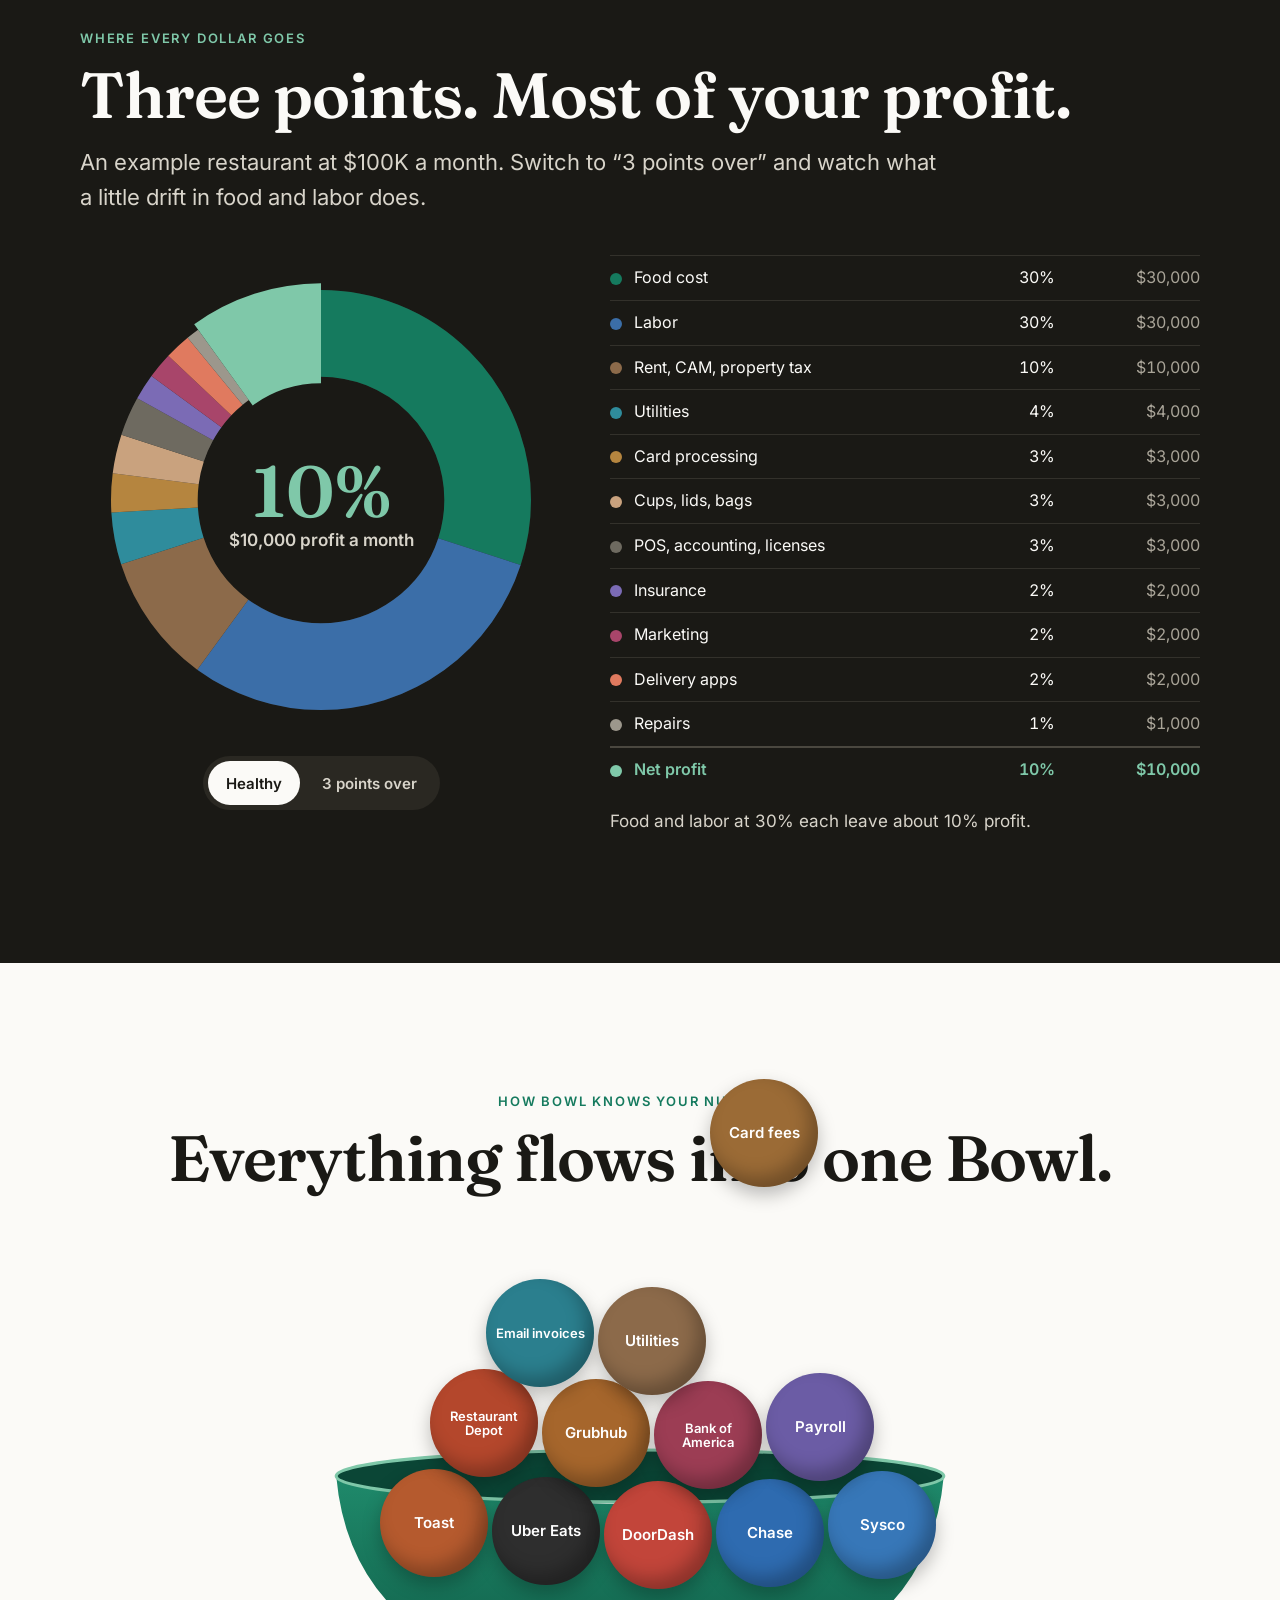
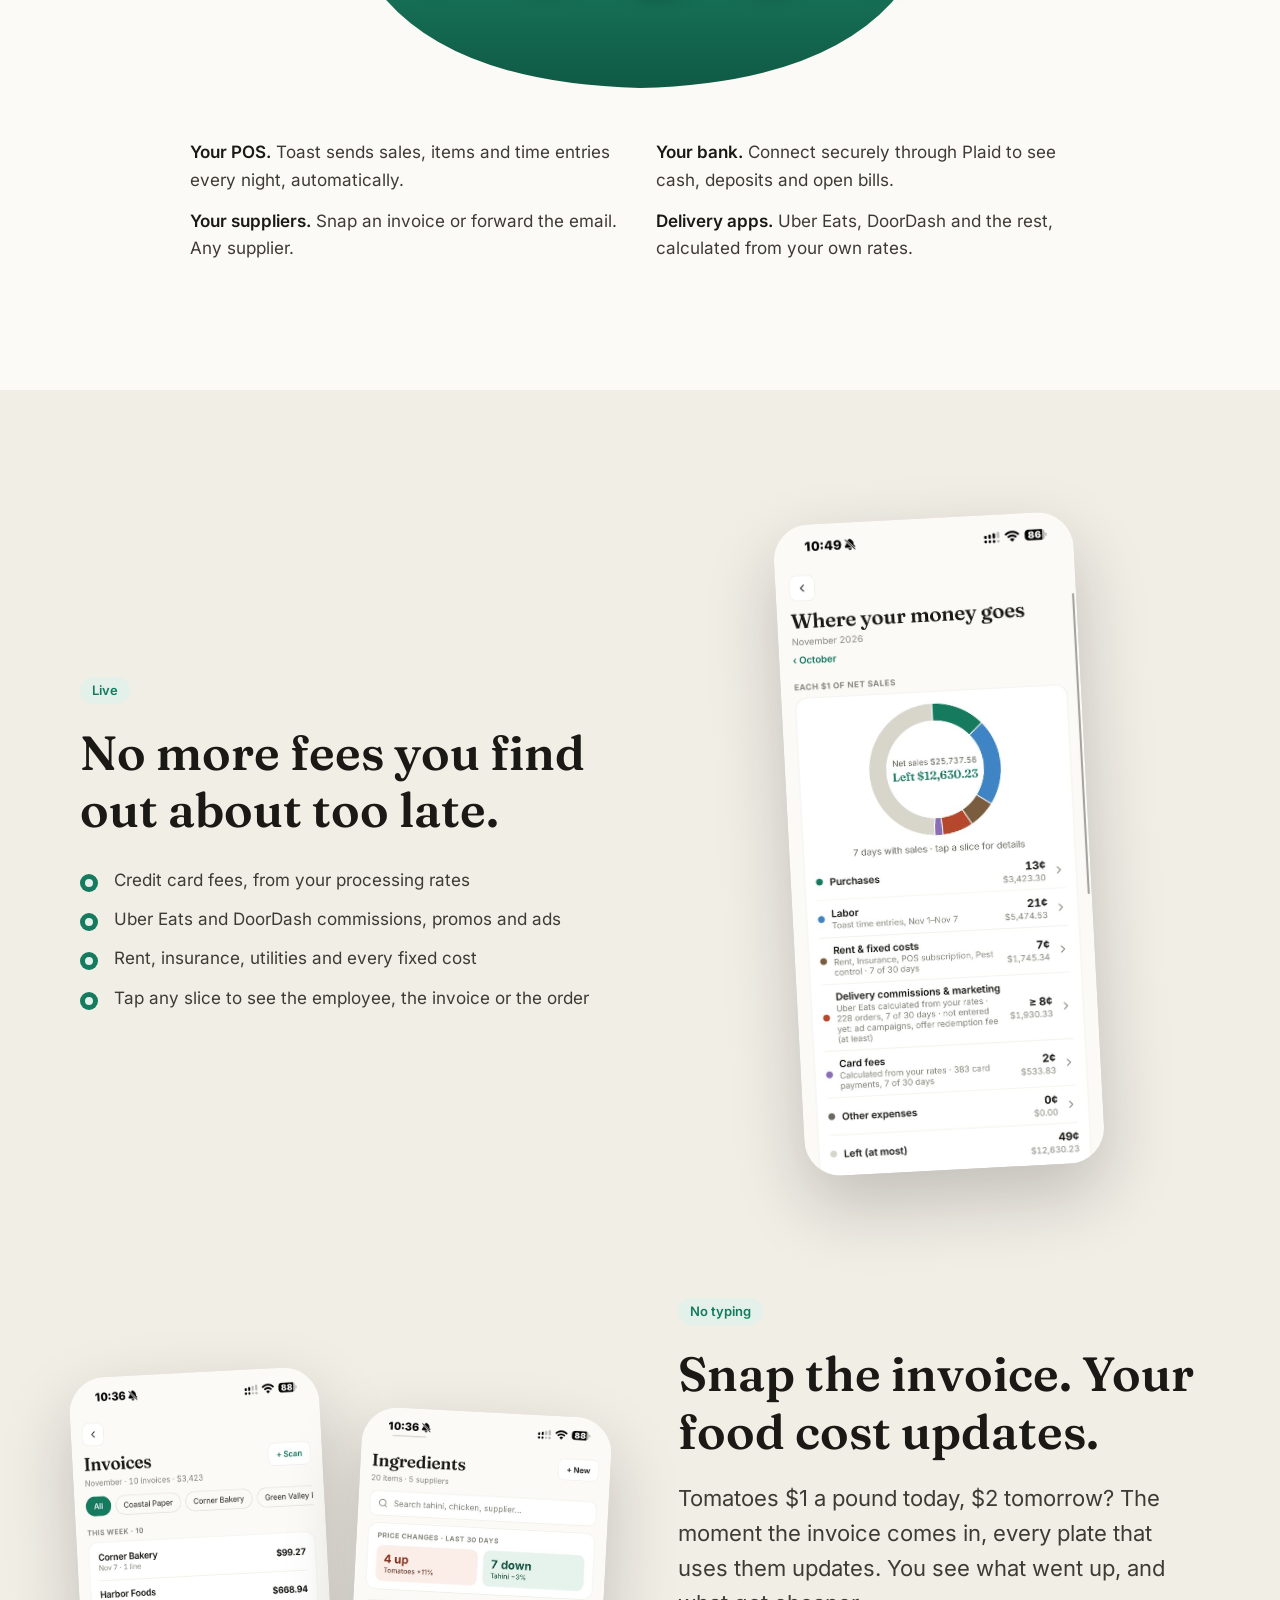
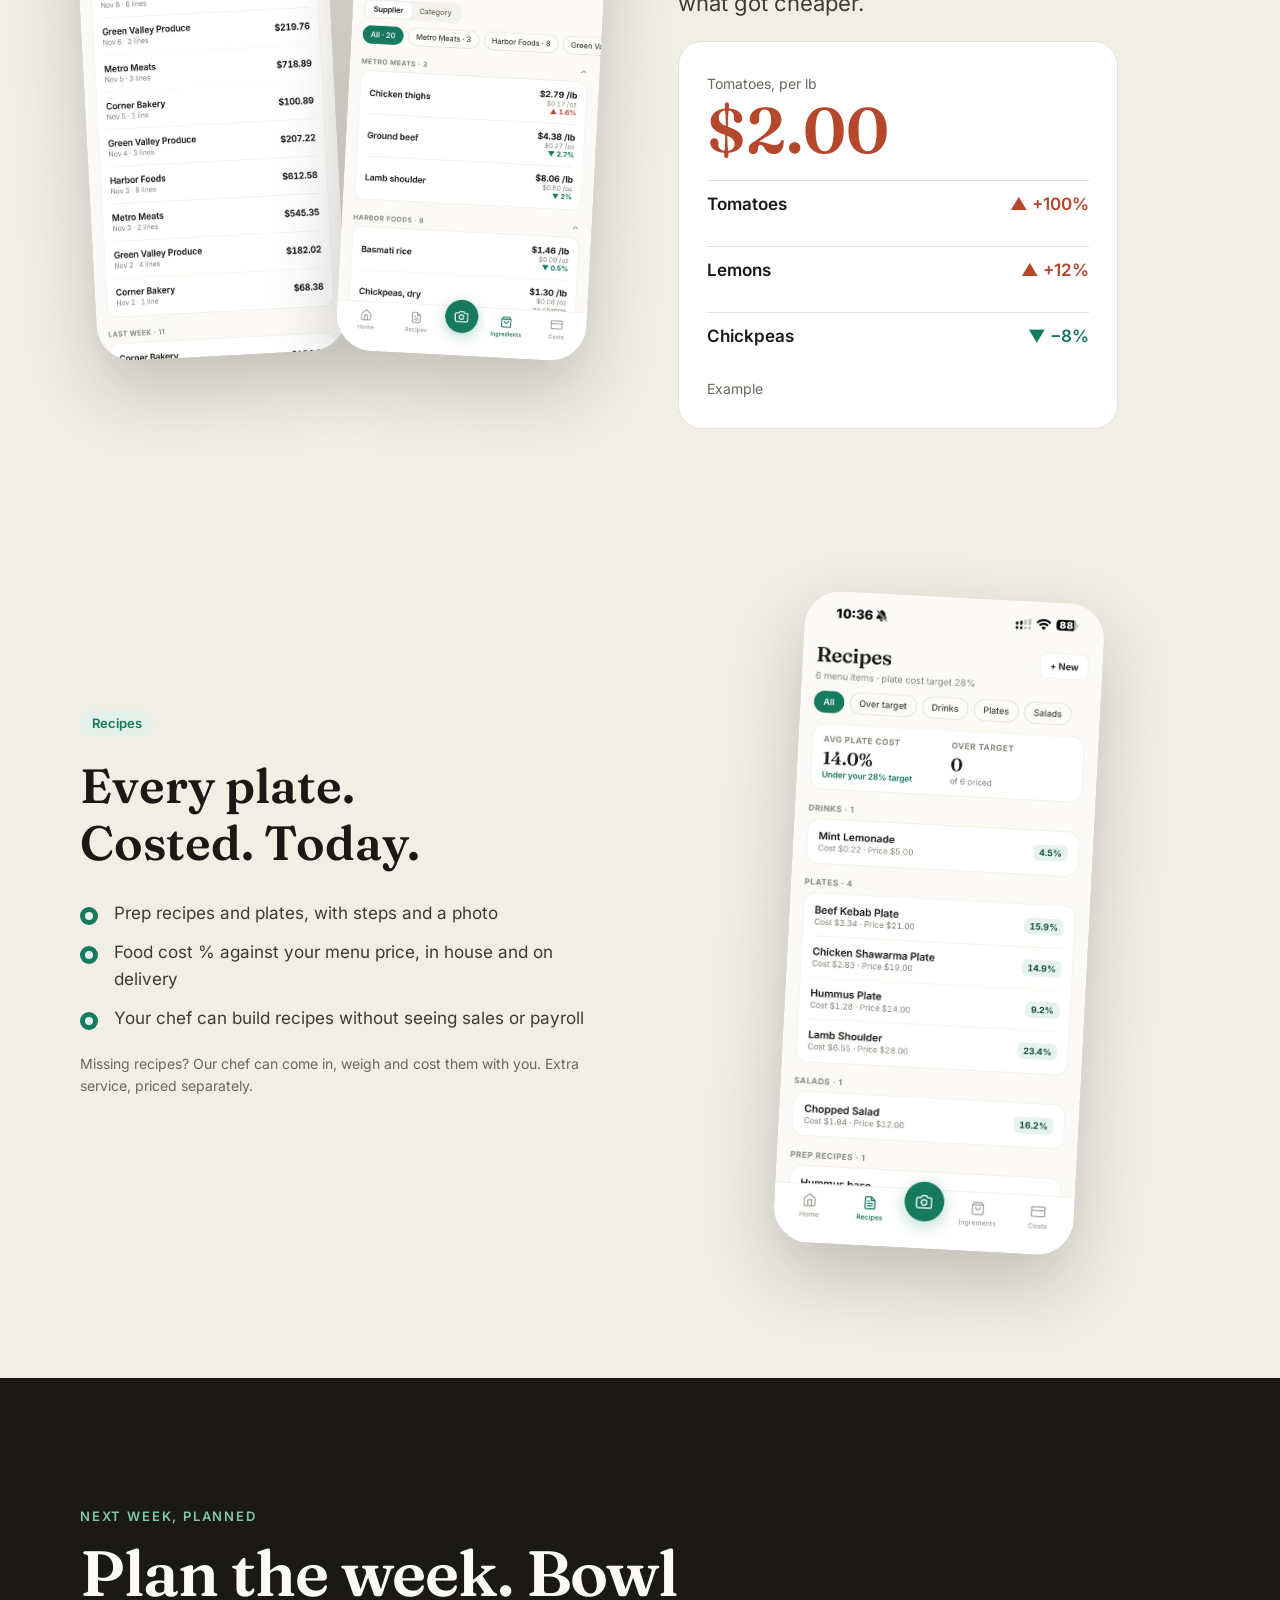
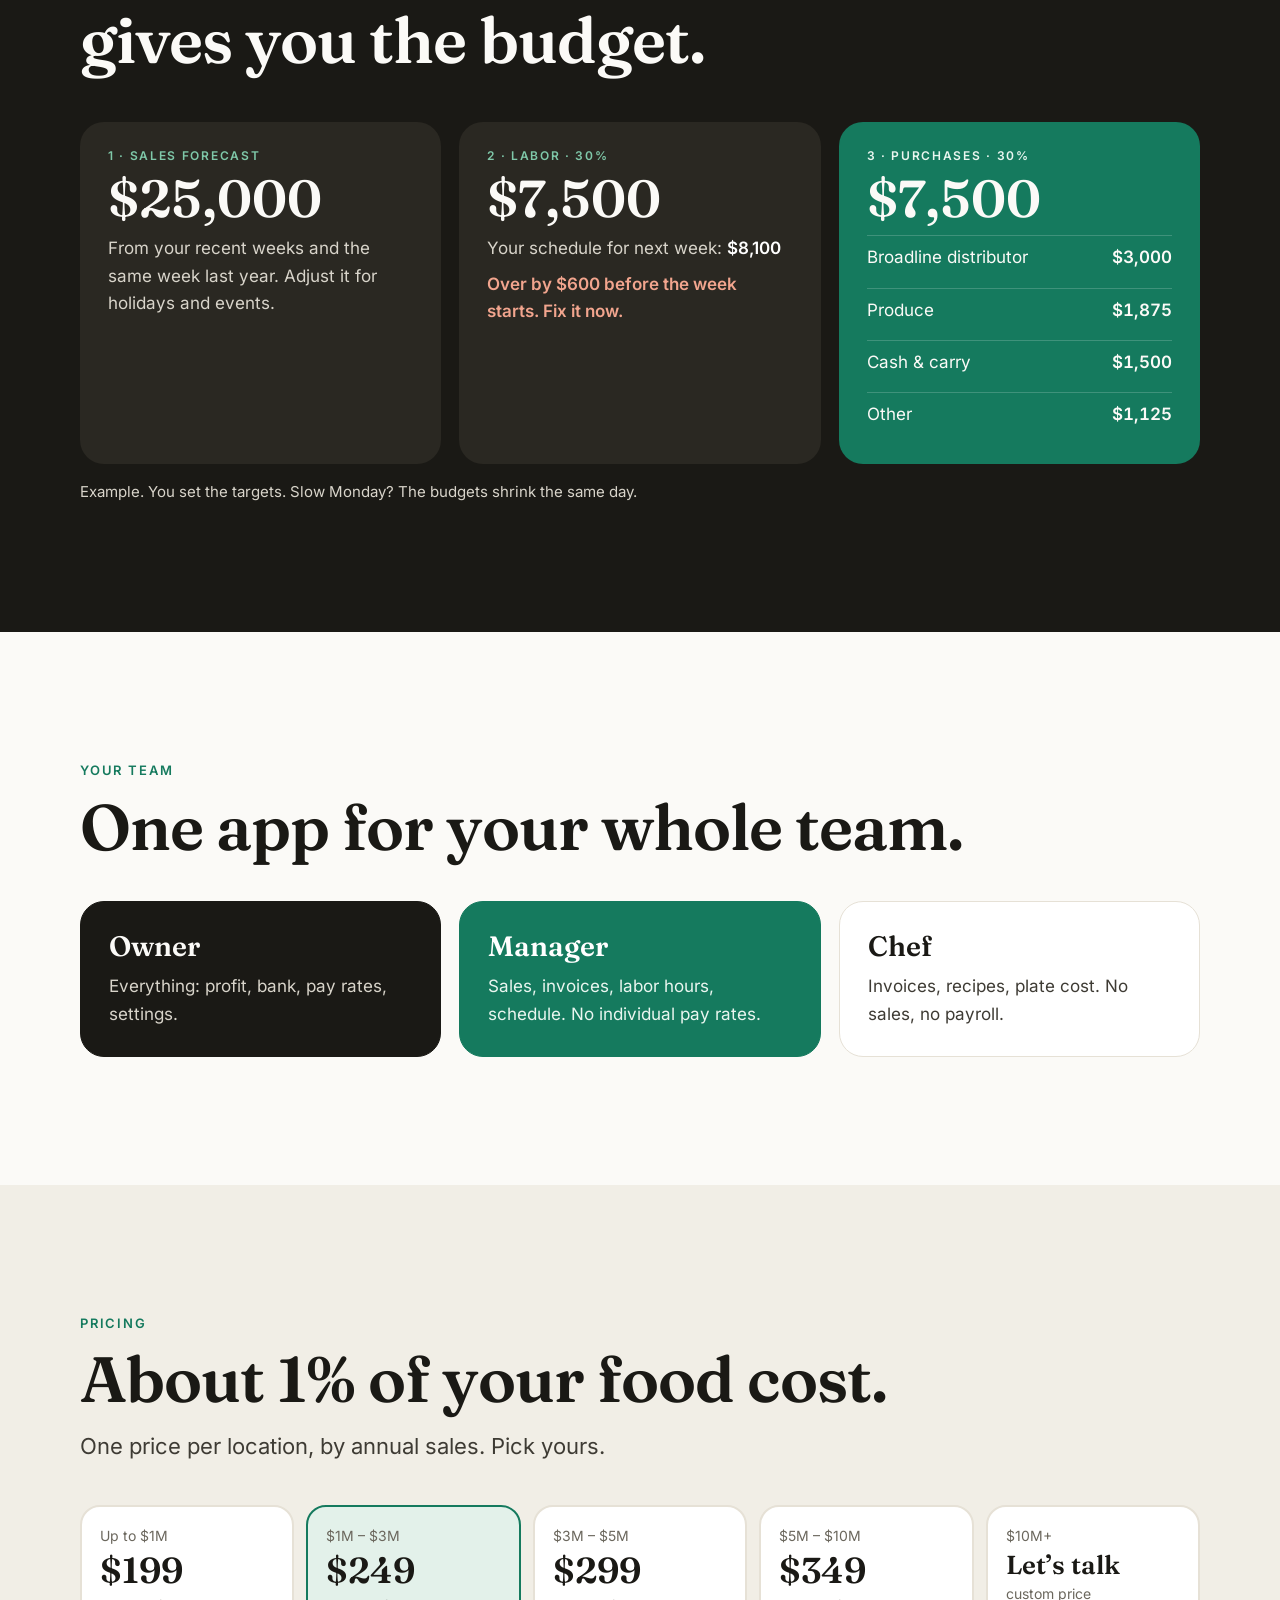
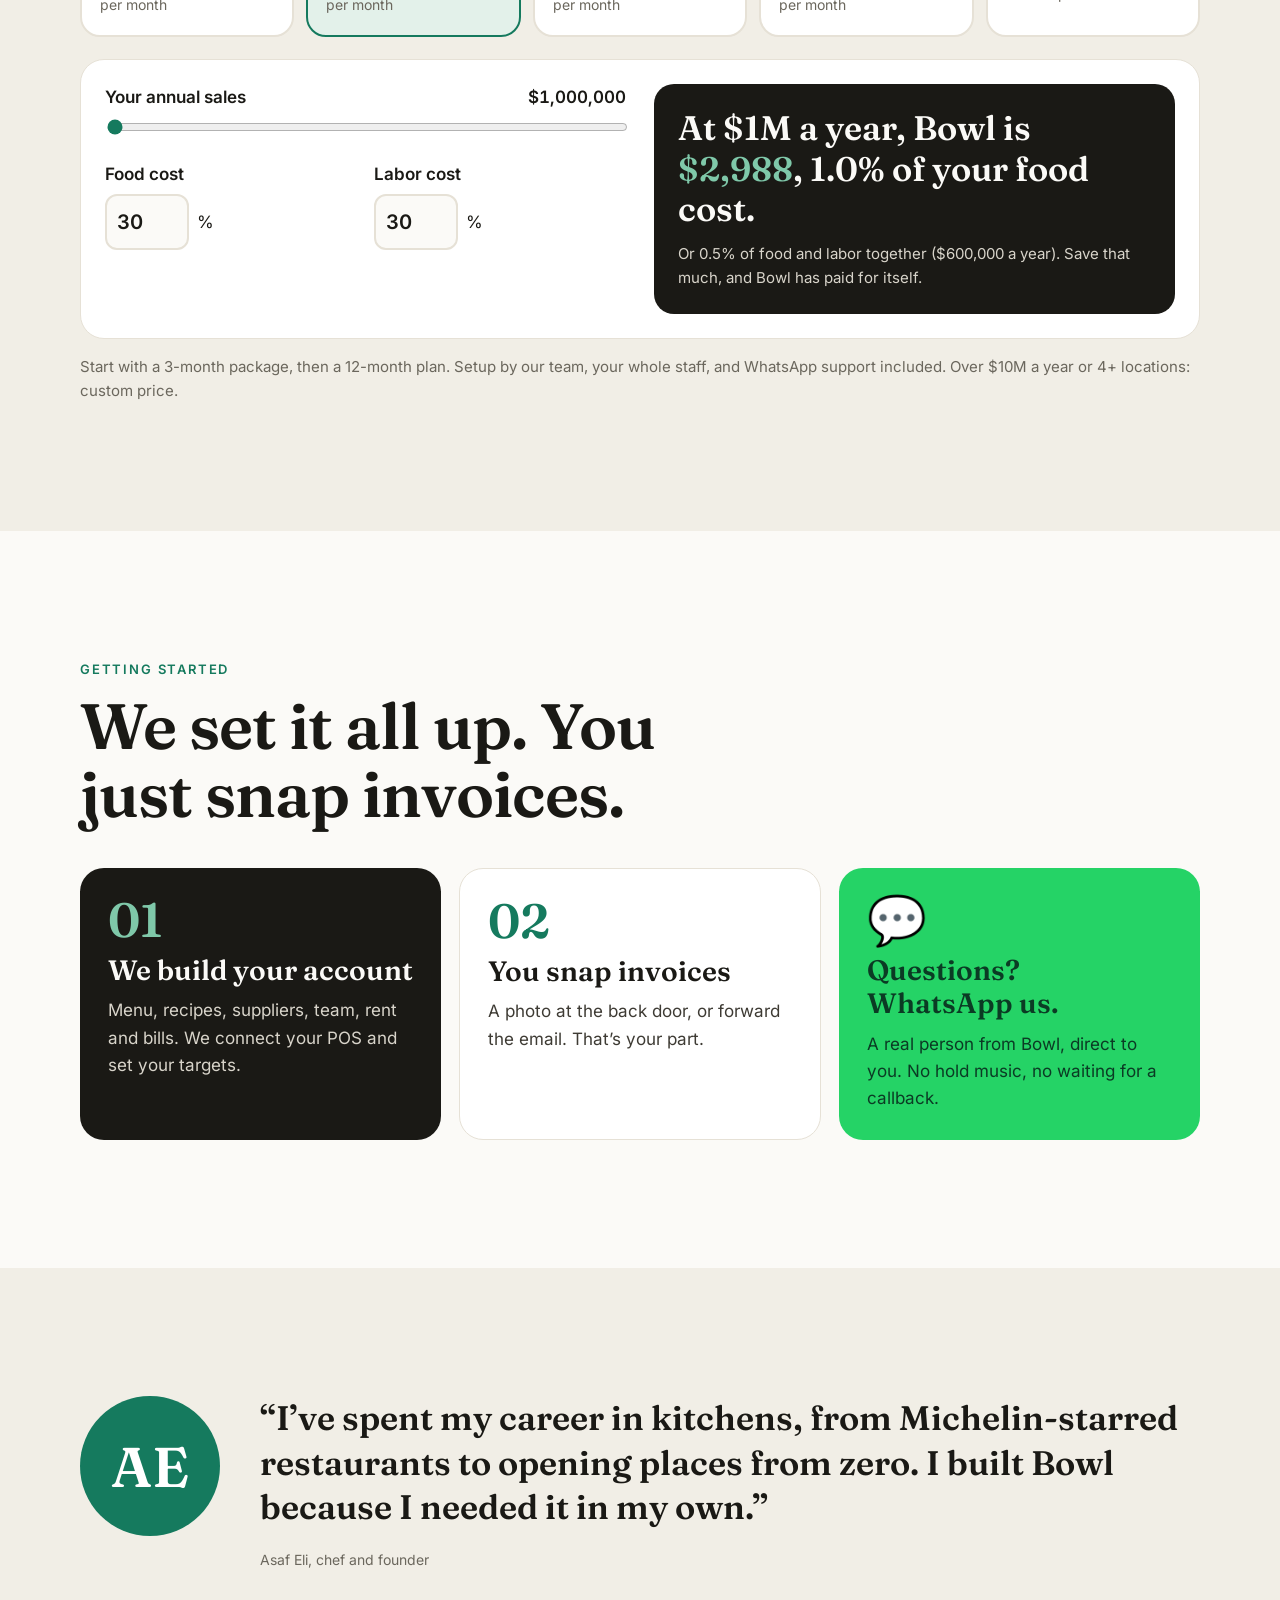
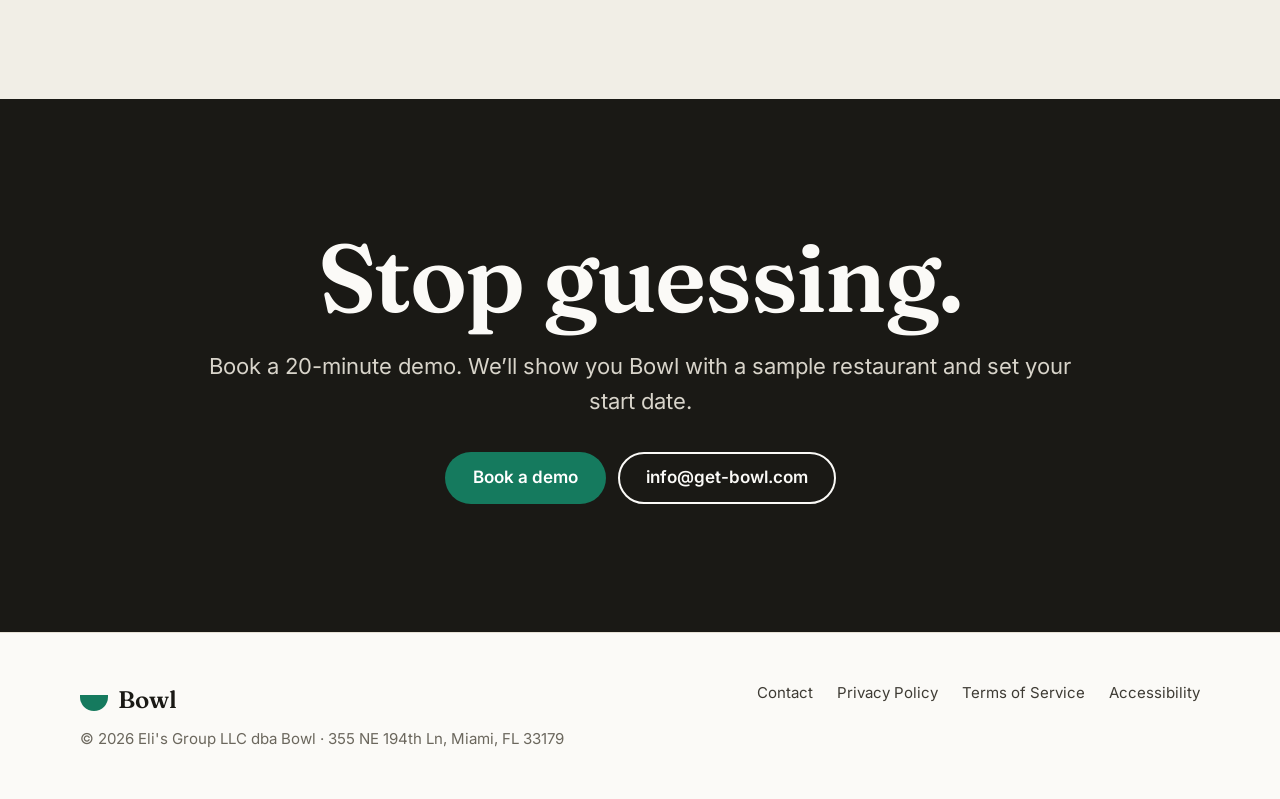
==== commit ccfde10f: "Publish site from bowl@54f09e5" ====
--- a/index.html
+++ b/index.html
@@ -275,7 +275,7 @@
   <div class="wrap">
     <div class="stack" style="gap:8px">
       <a class="logo" href="/" style="font-size:24px"><i aria-hidden="true"></i>Bowl</a>
-      <span>© 2026 Elis Group LLC dba Bowl · 355 NE 194th Ln, Miami, FL 33179</span>
+      <span>© 2026 Eli's Group LLC dba Bowl · 355 NE 194th Ln, Miami, FL 33179</span>
     </div>
     <nav aria-label="Footer">
       <a href="/contact">Contact</a>
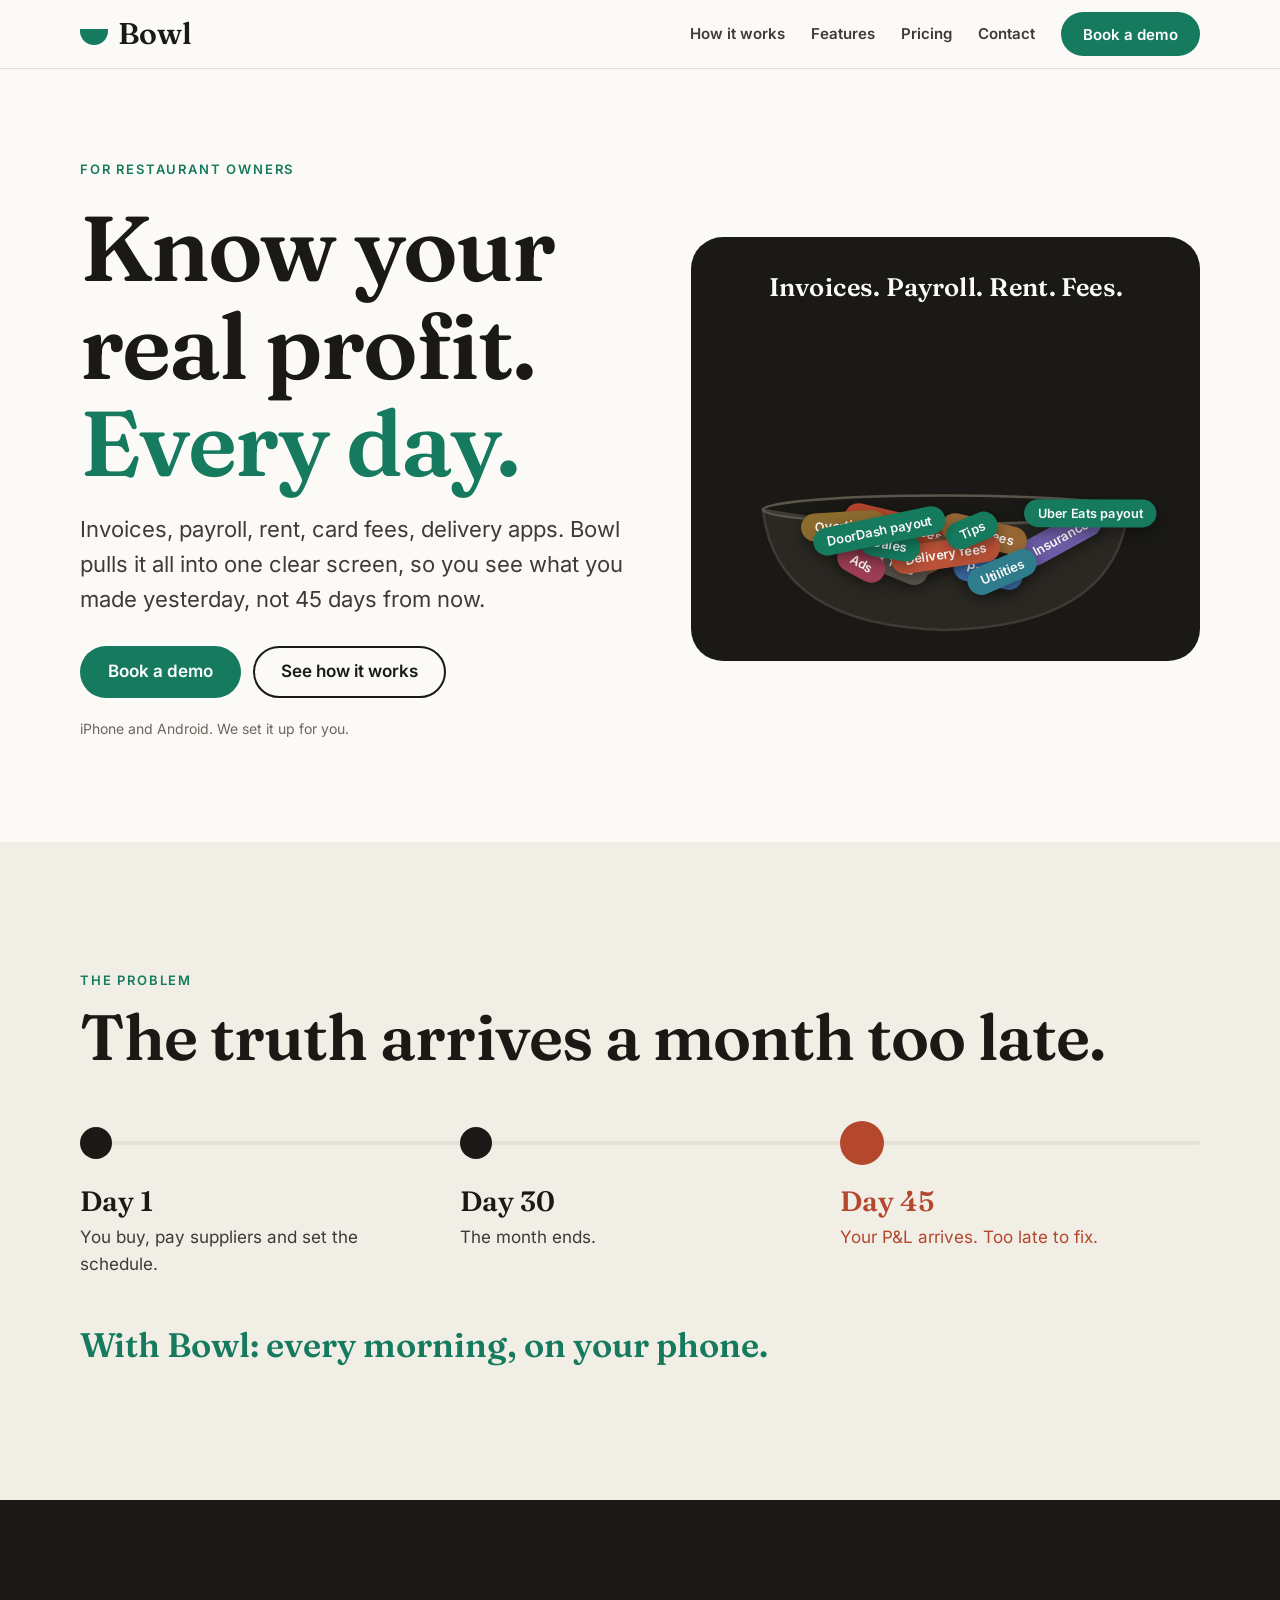
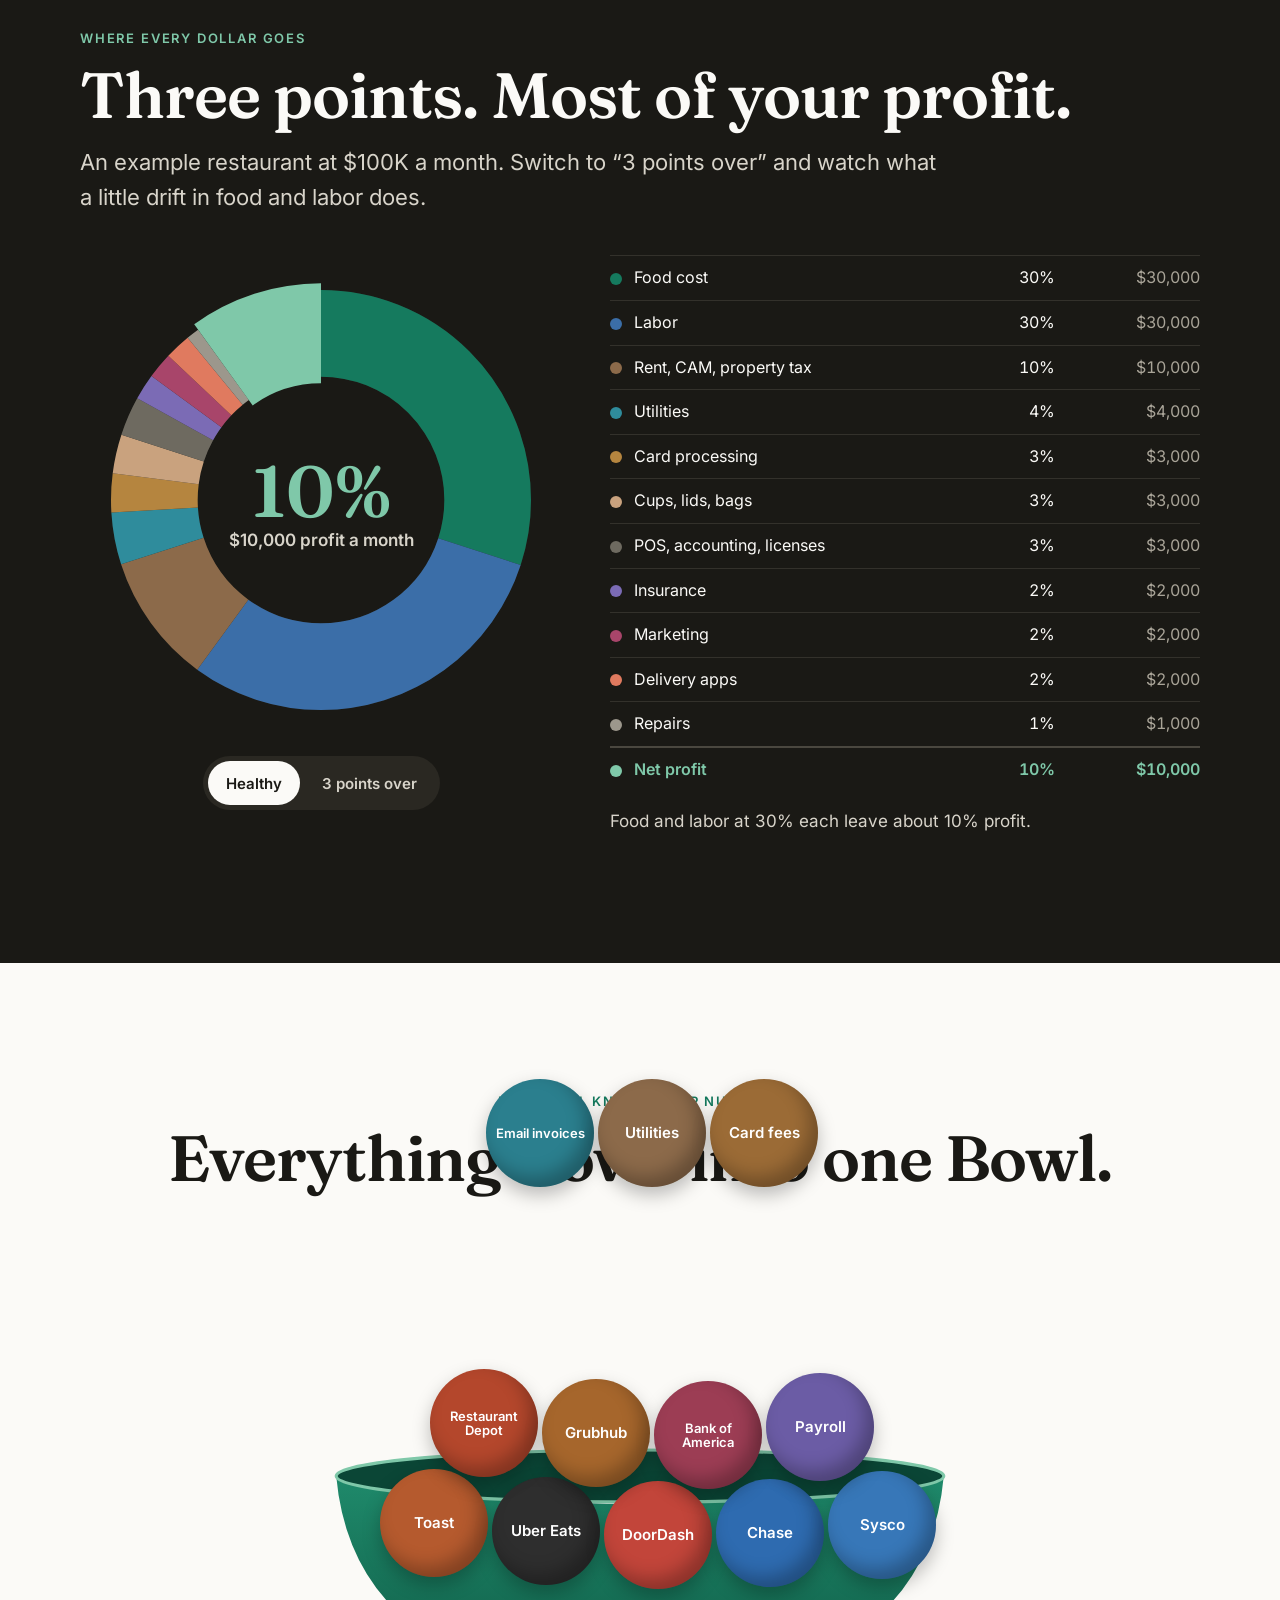
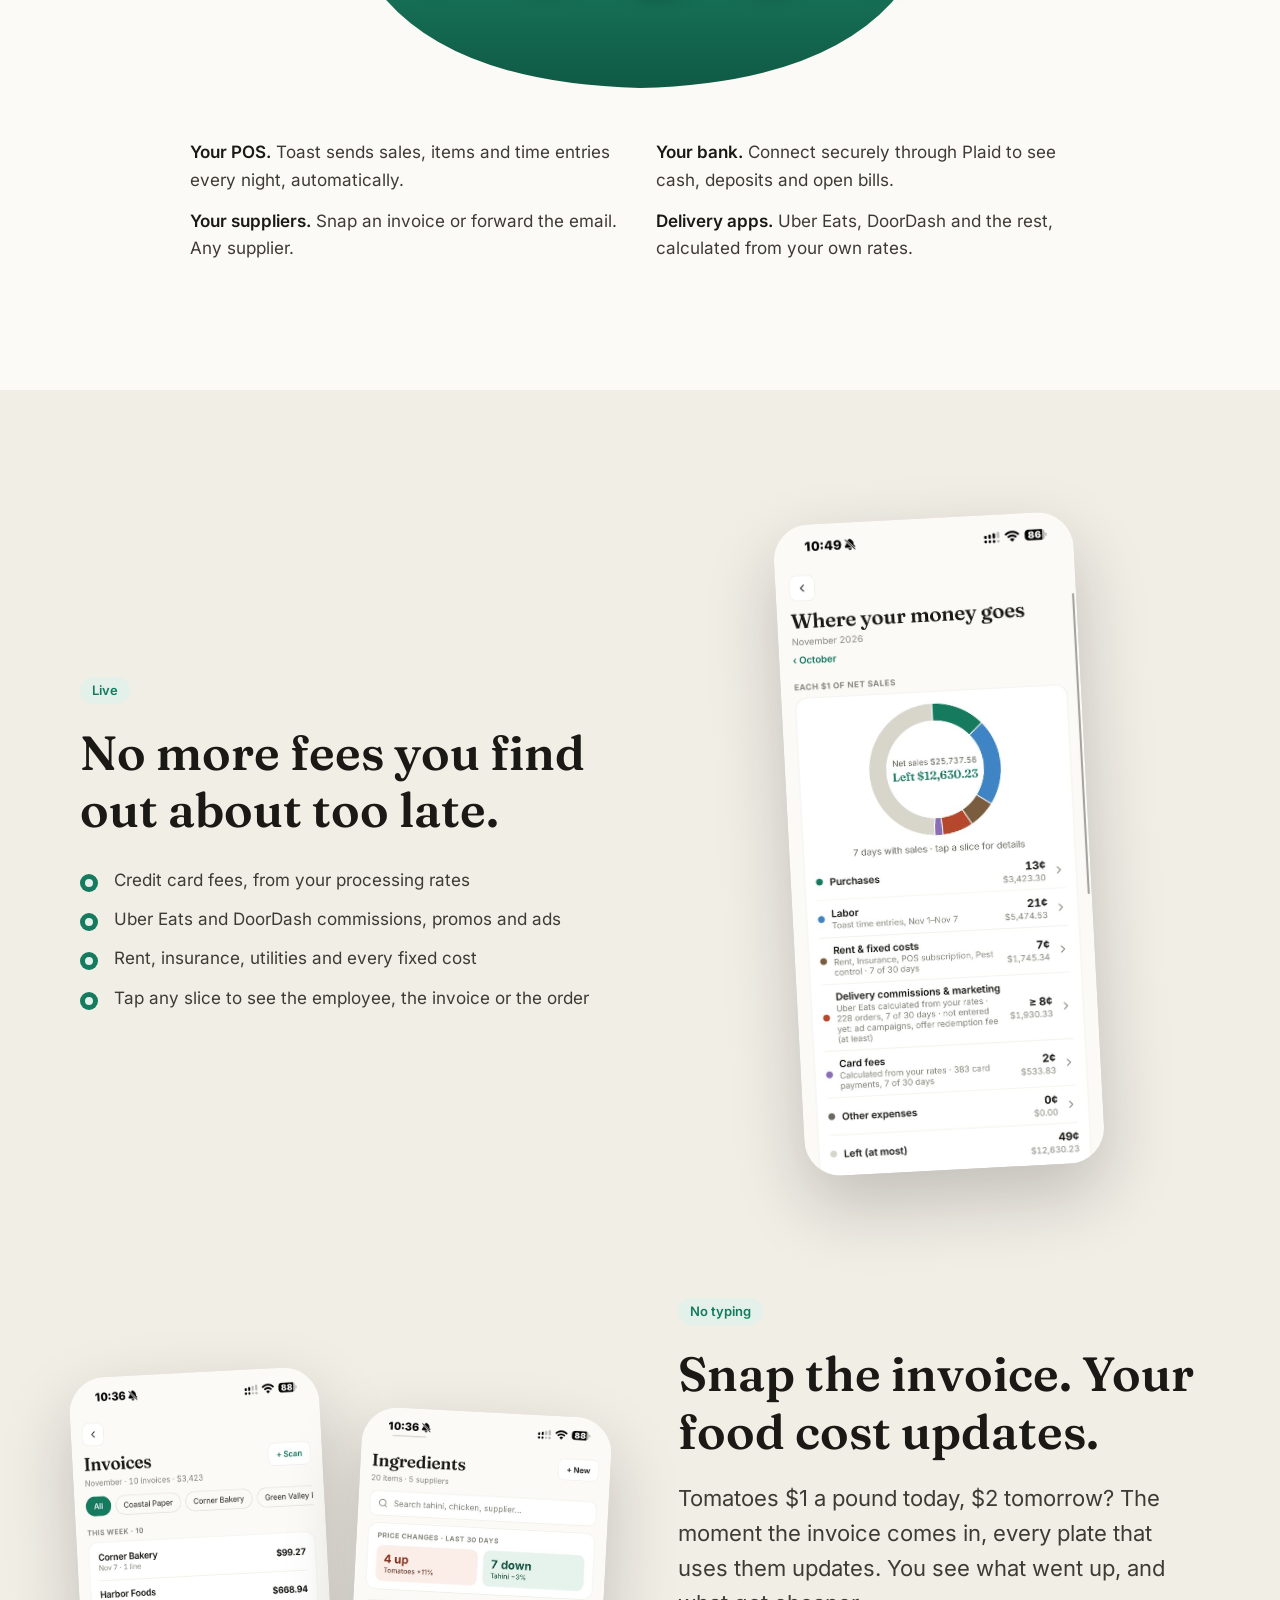
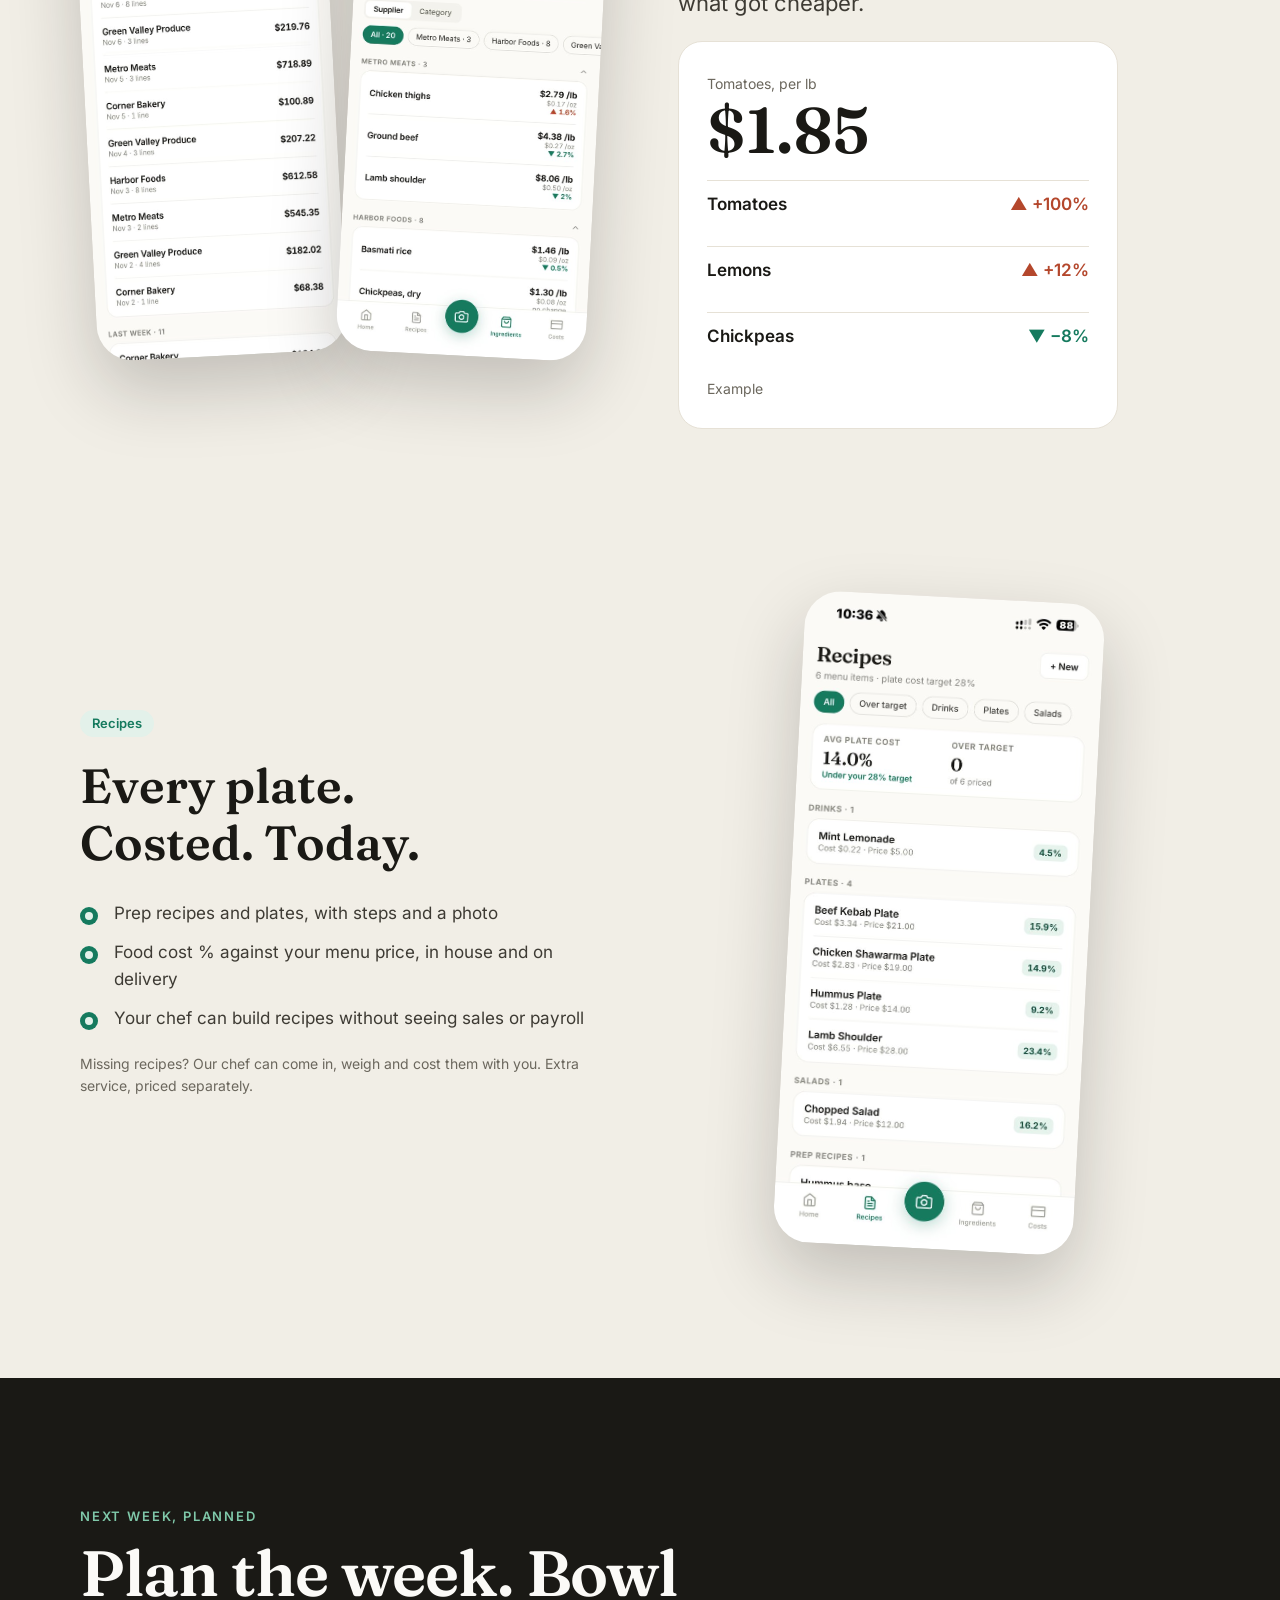
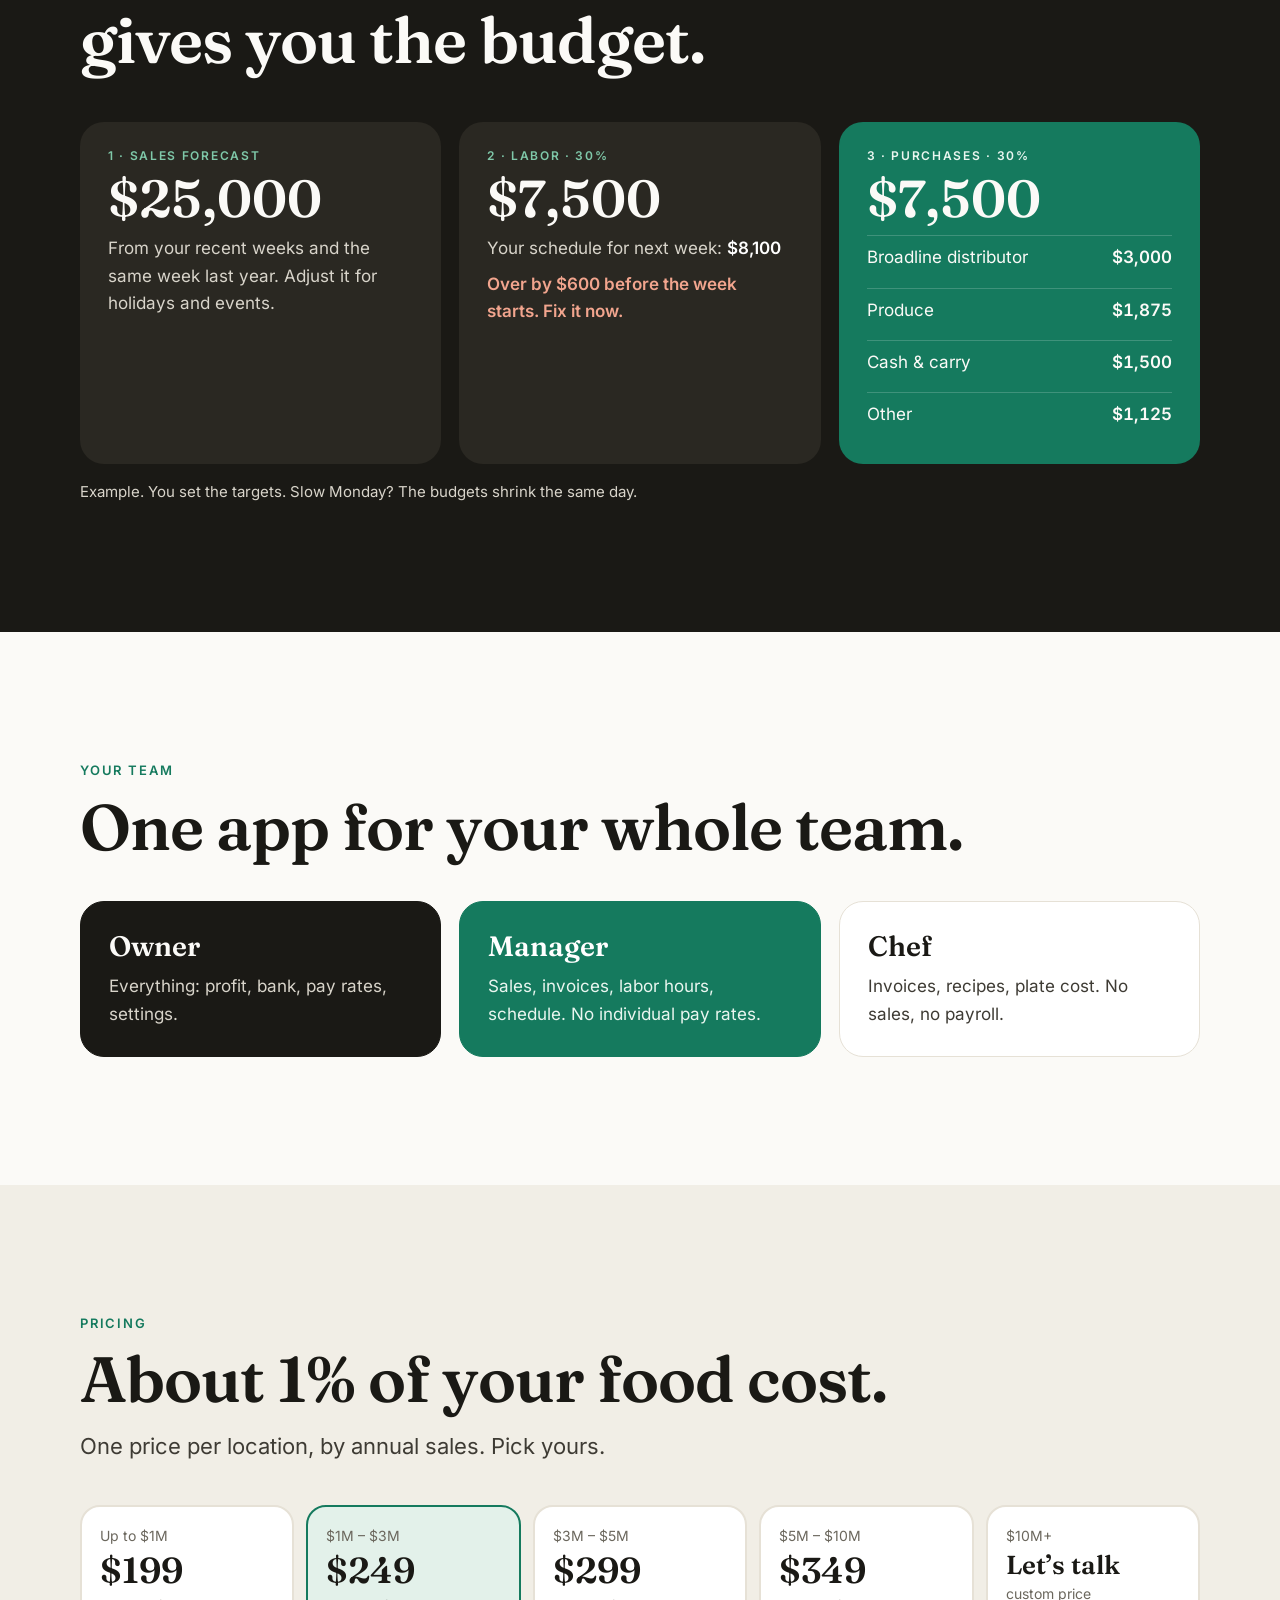
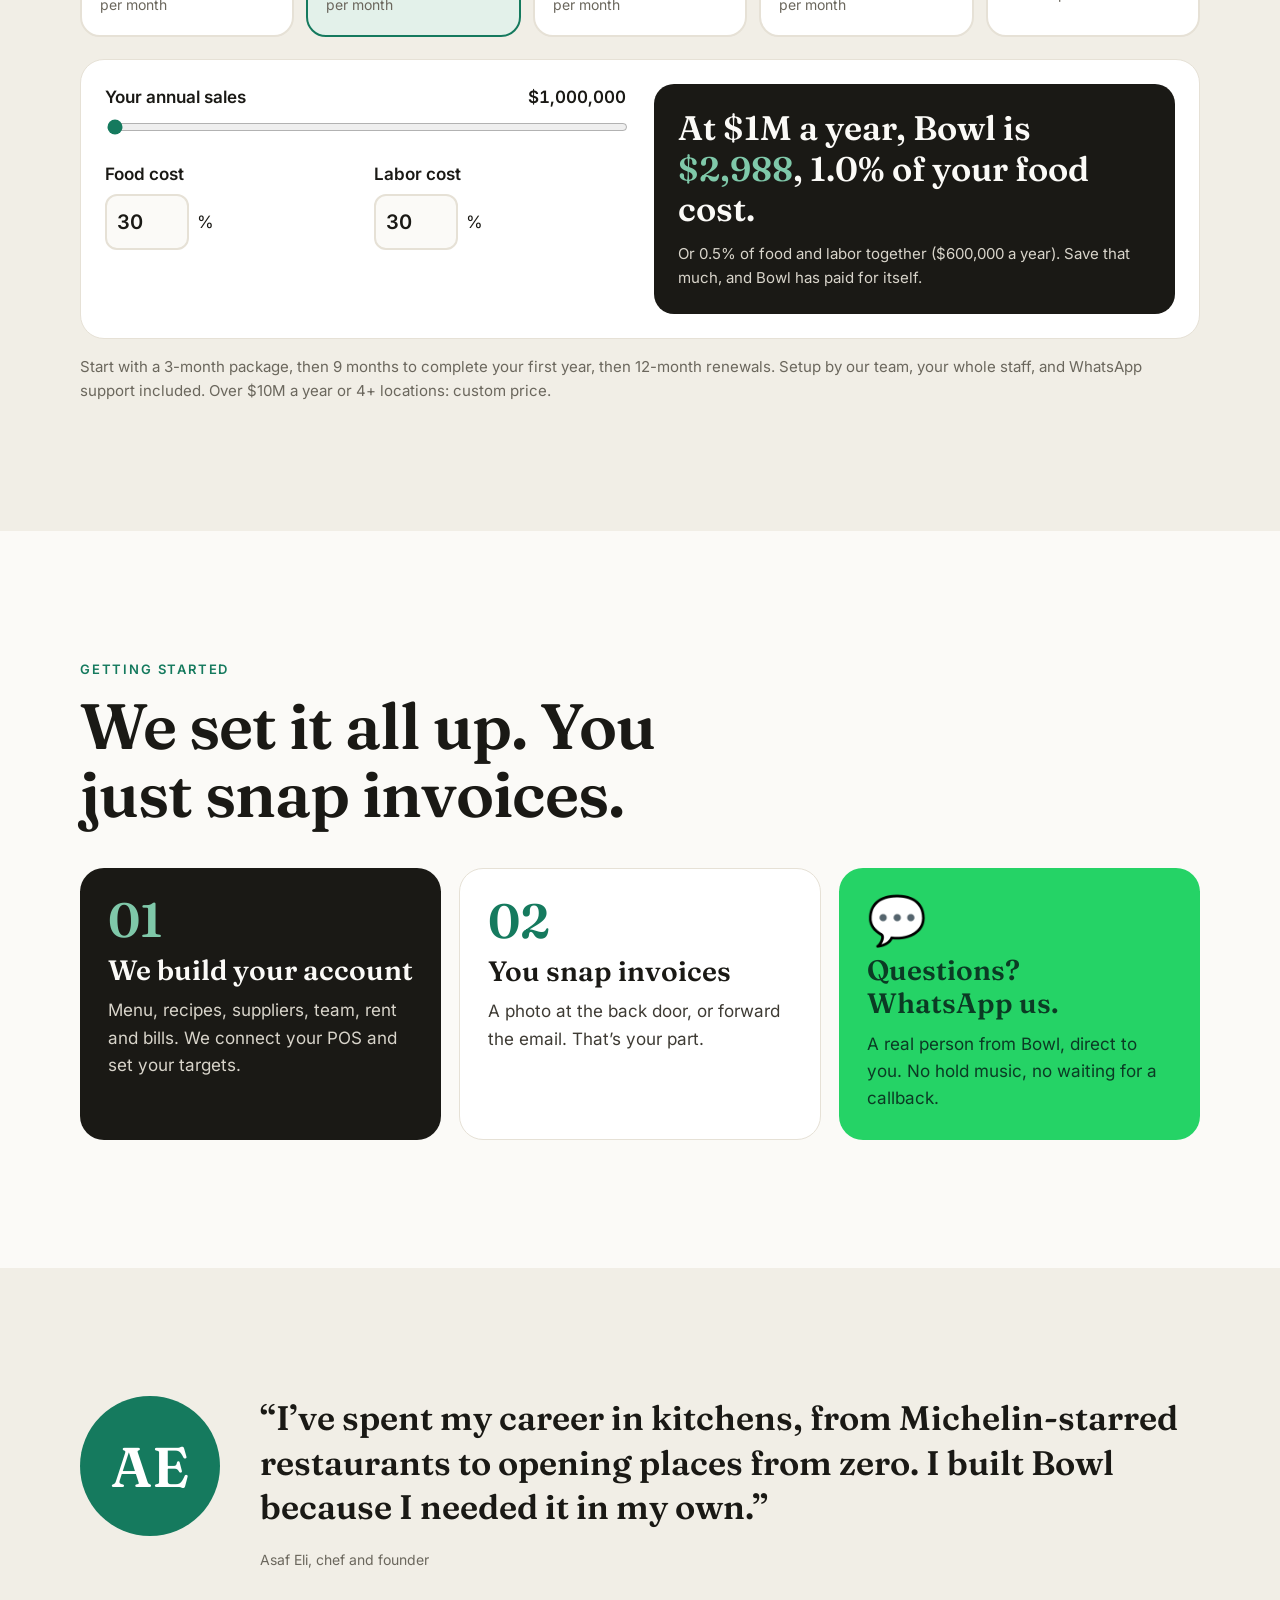
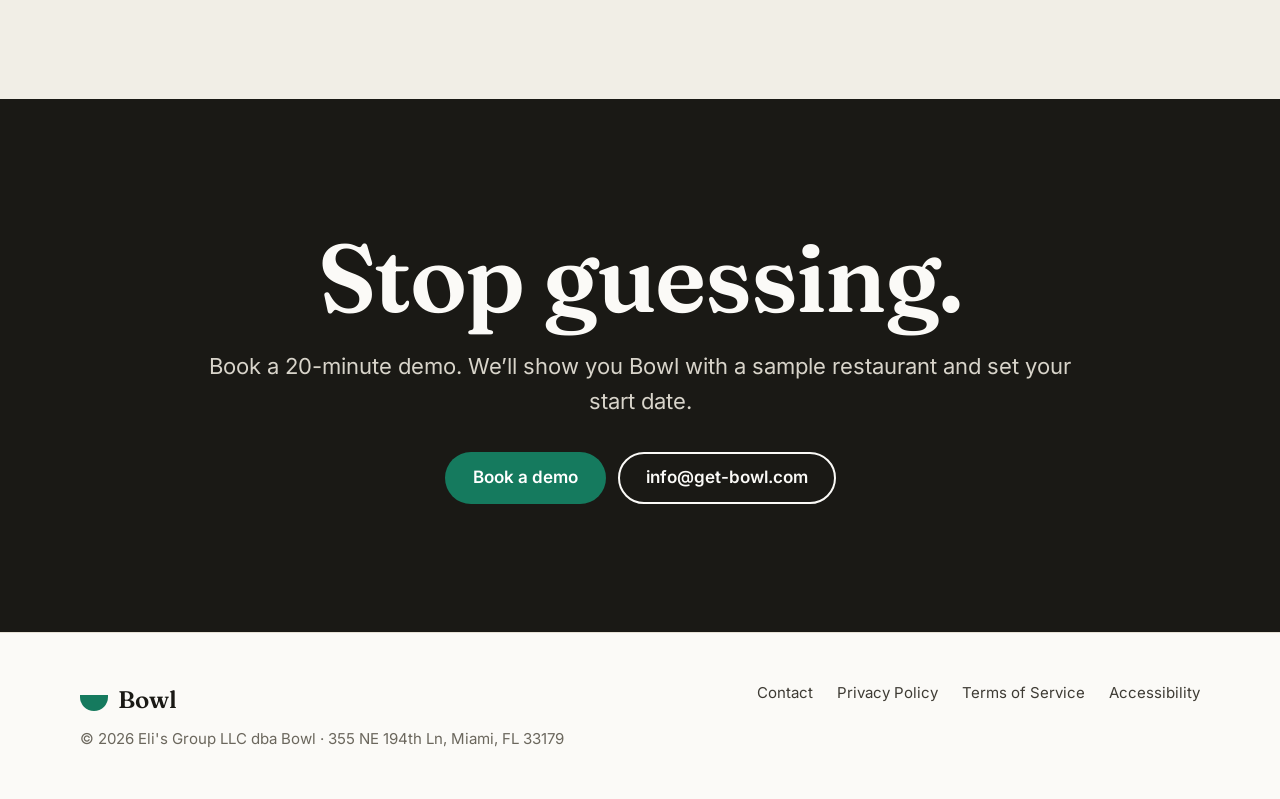
==== commit 9bd42f42: "Publish site from bowl@9344f56" ====
--- a/index.html
+++ b/index.html
@@ -231,7 +231,7 @@
         <small id="rSmall"></small>
       </div>
     </div>
-    <p class="fine">Start with a 3-month package, then a 12-month plan. Setup by our team, your whole staff, and WhatsApp support included. Over $10M a year or 4+ locations: custom price.</p>
+    <p class="fine">Start with a 3-month package, then 9 months to complete your first year, then 12-month renewals. Setup by our team, your whole staff, and WhatsApp support included. Over $10M a year or 4+ locations: custom price.</p>
   </div>
 </section>
 
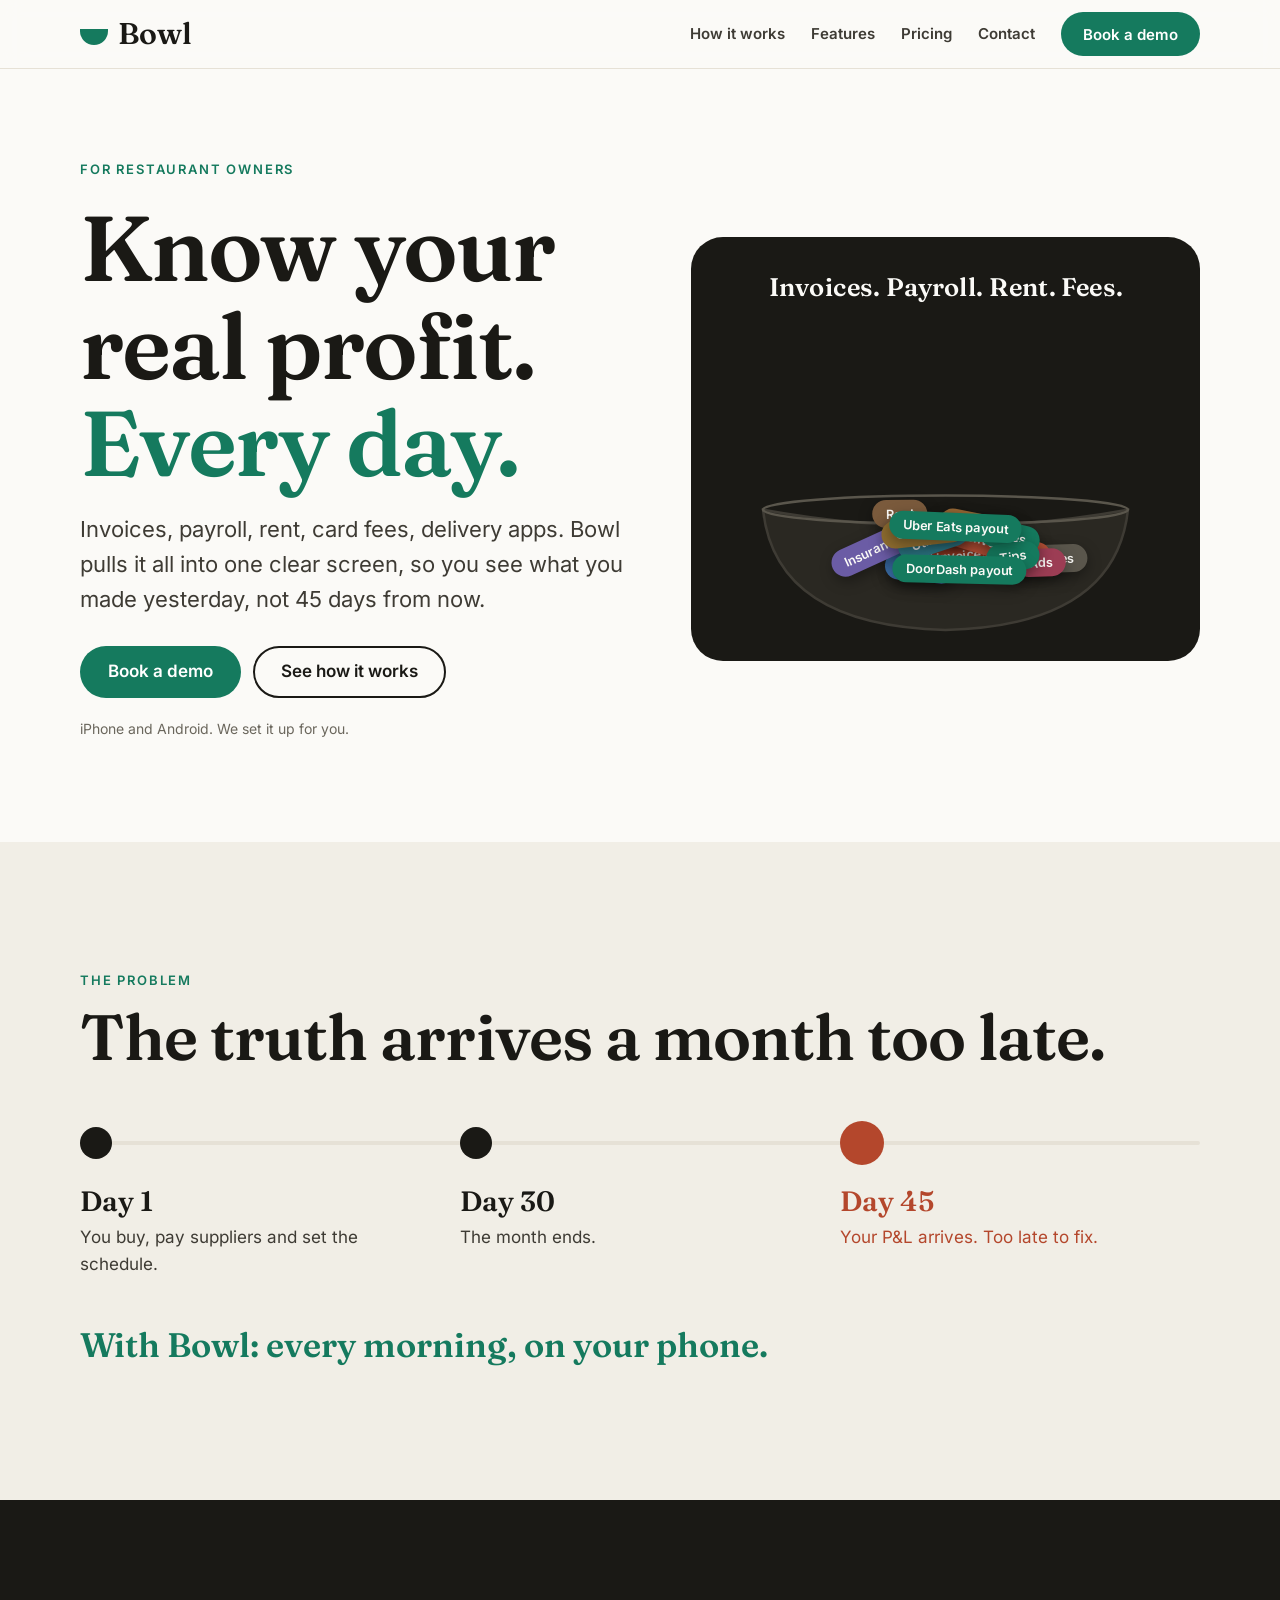
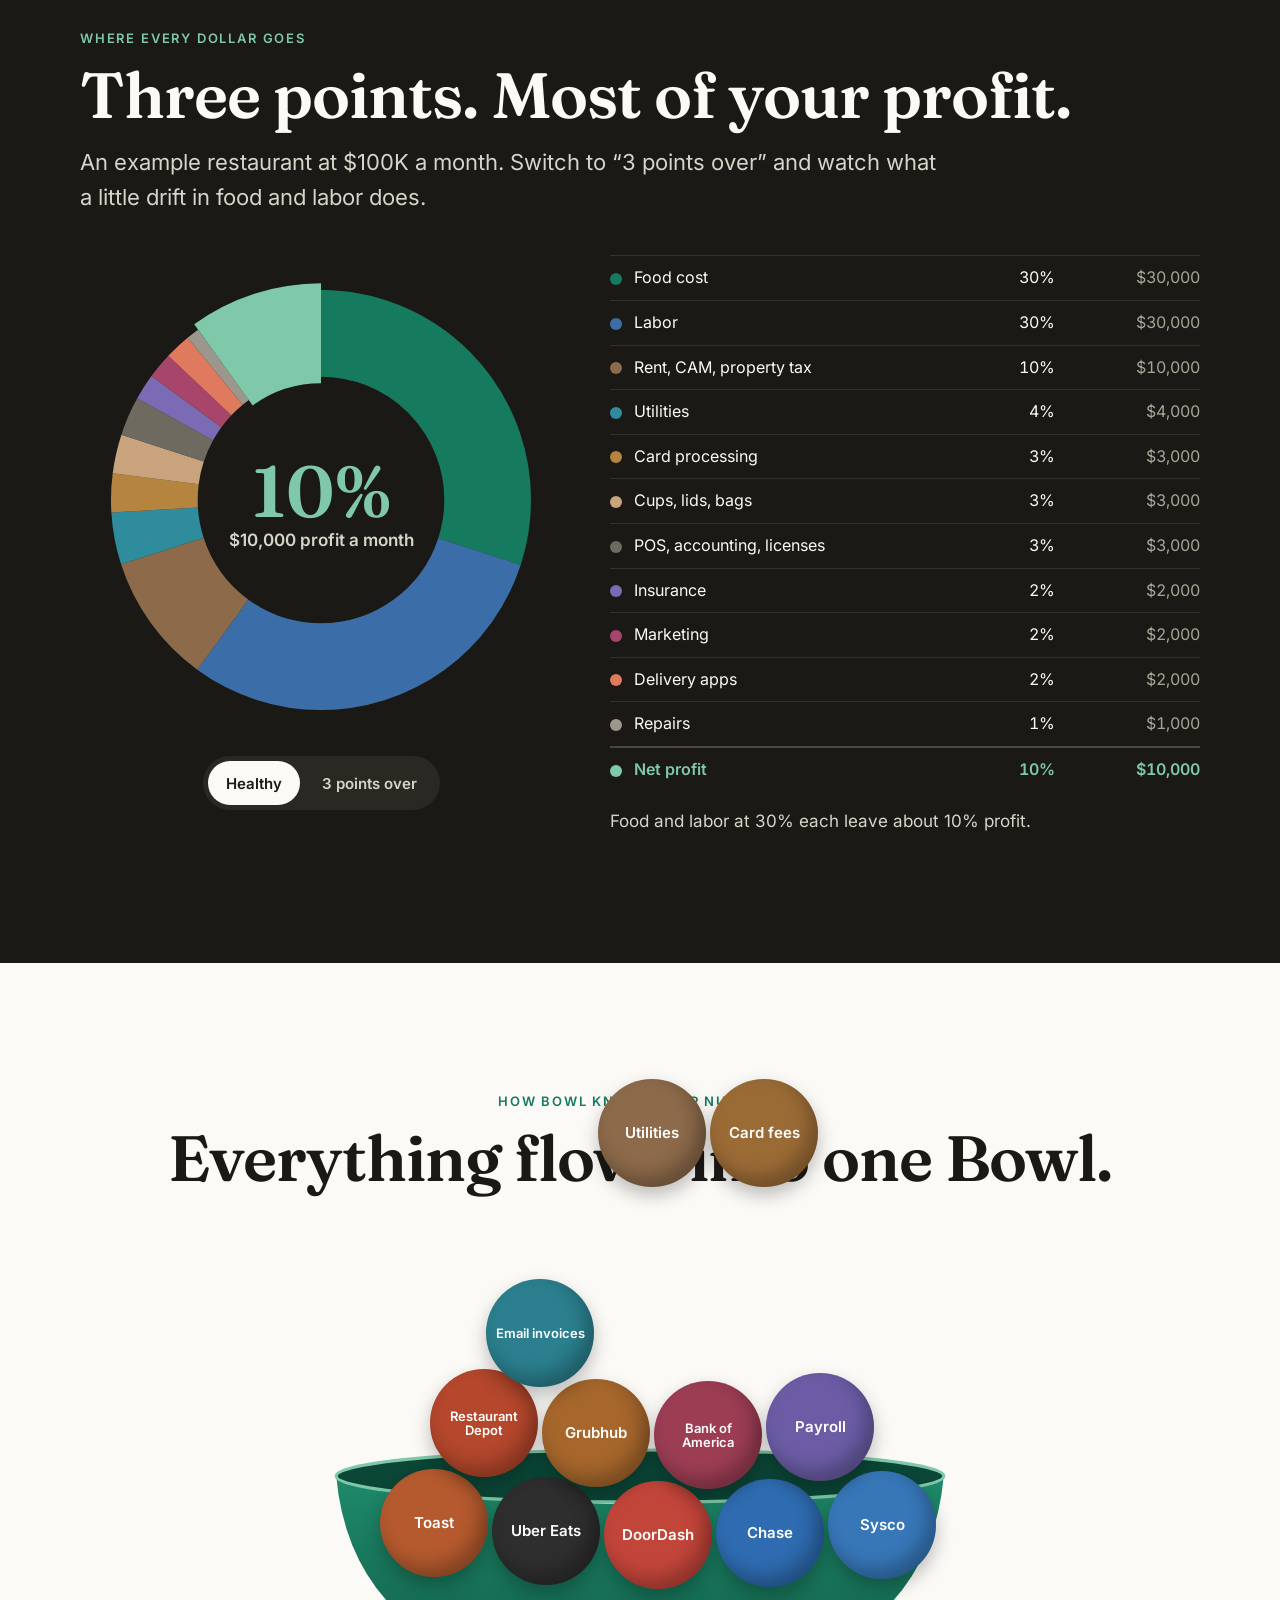
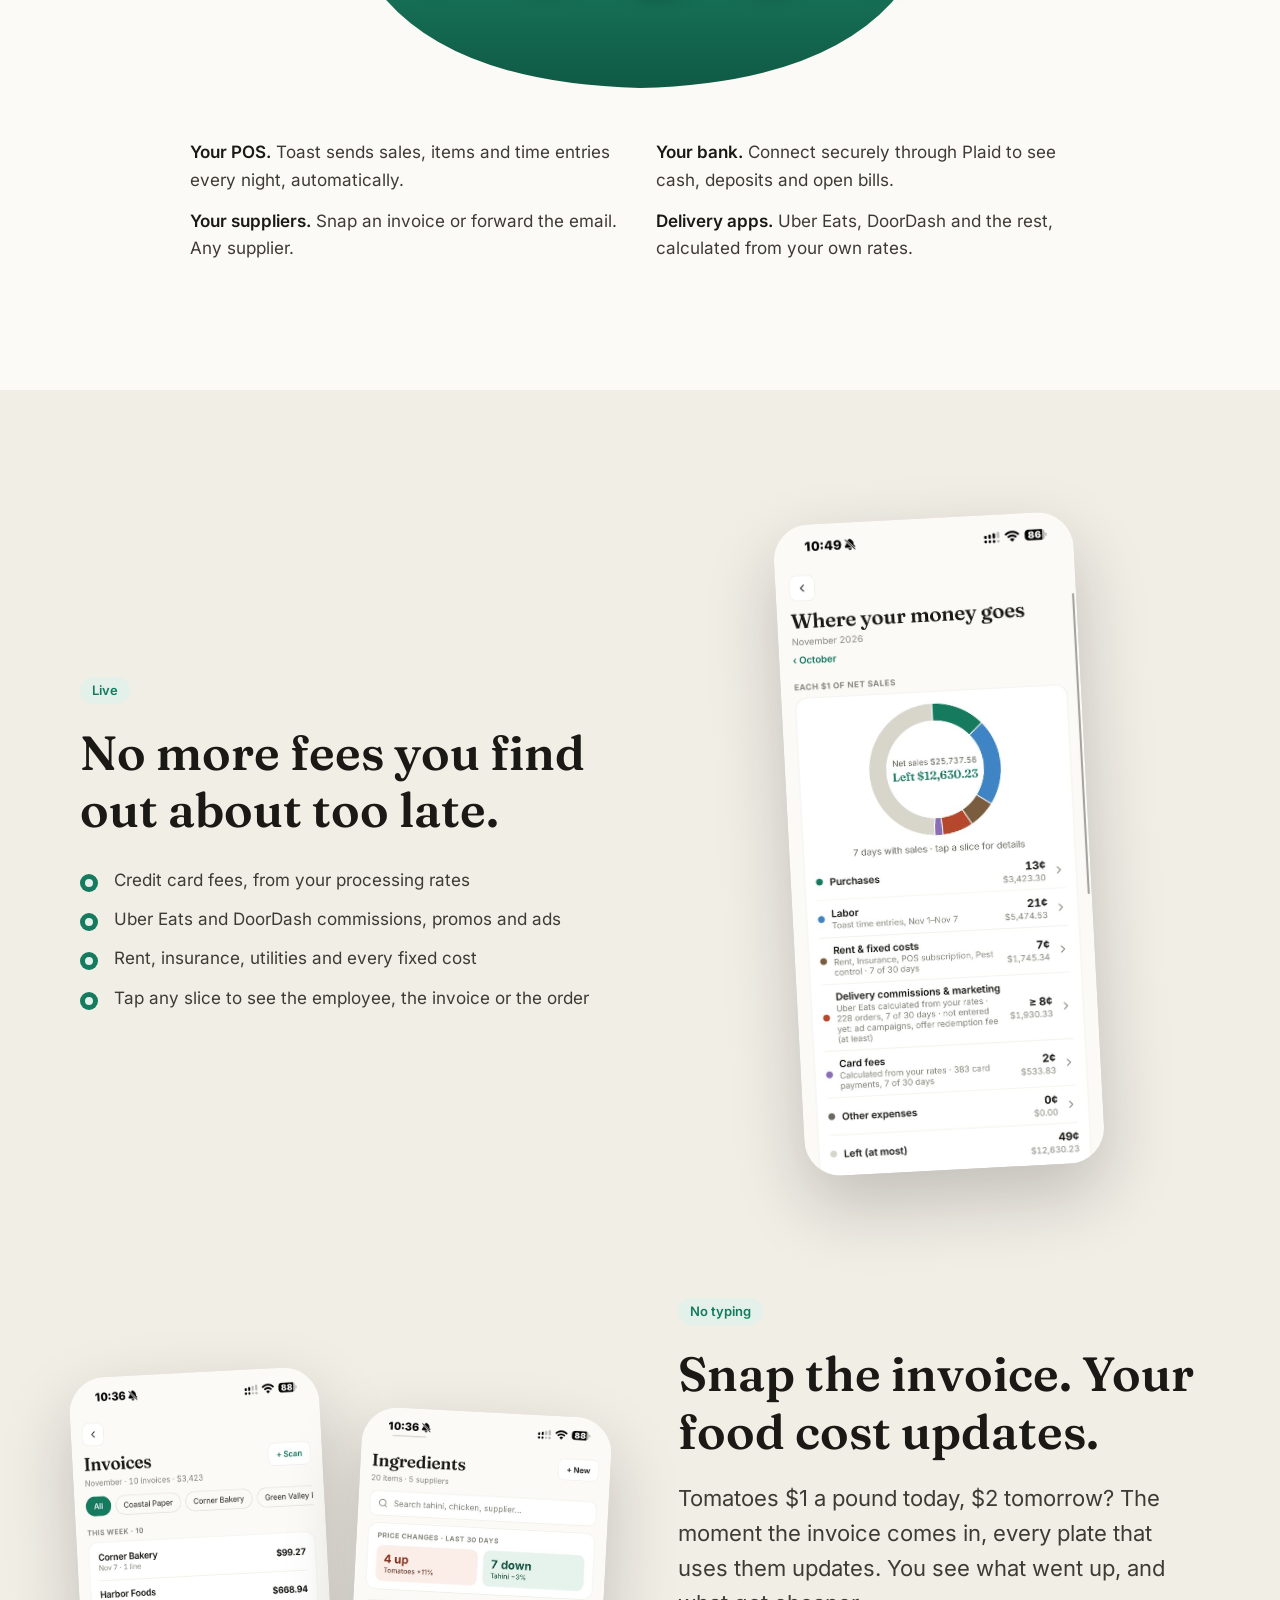
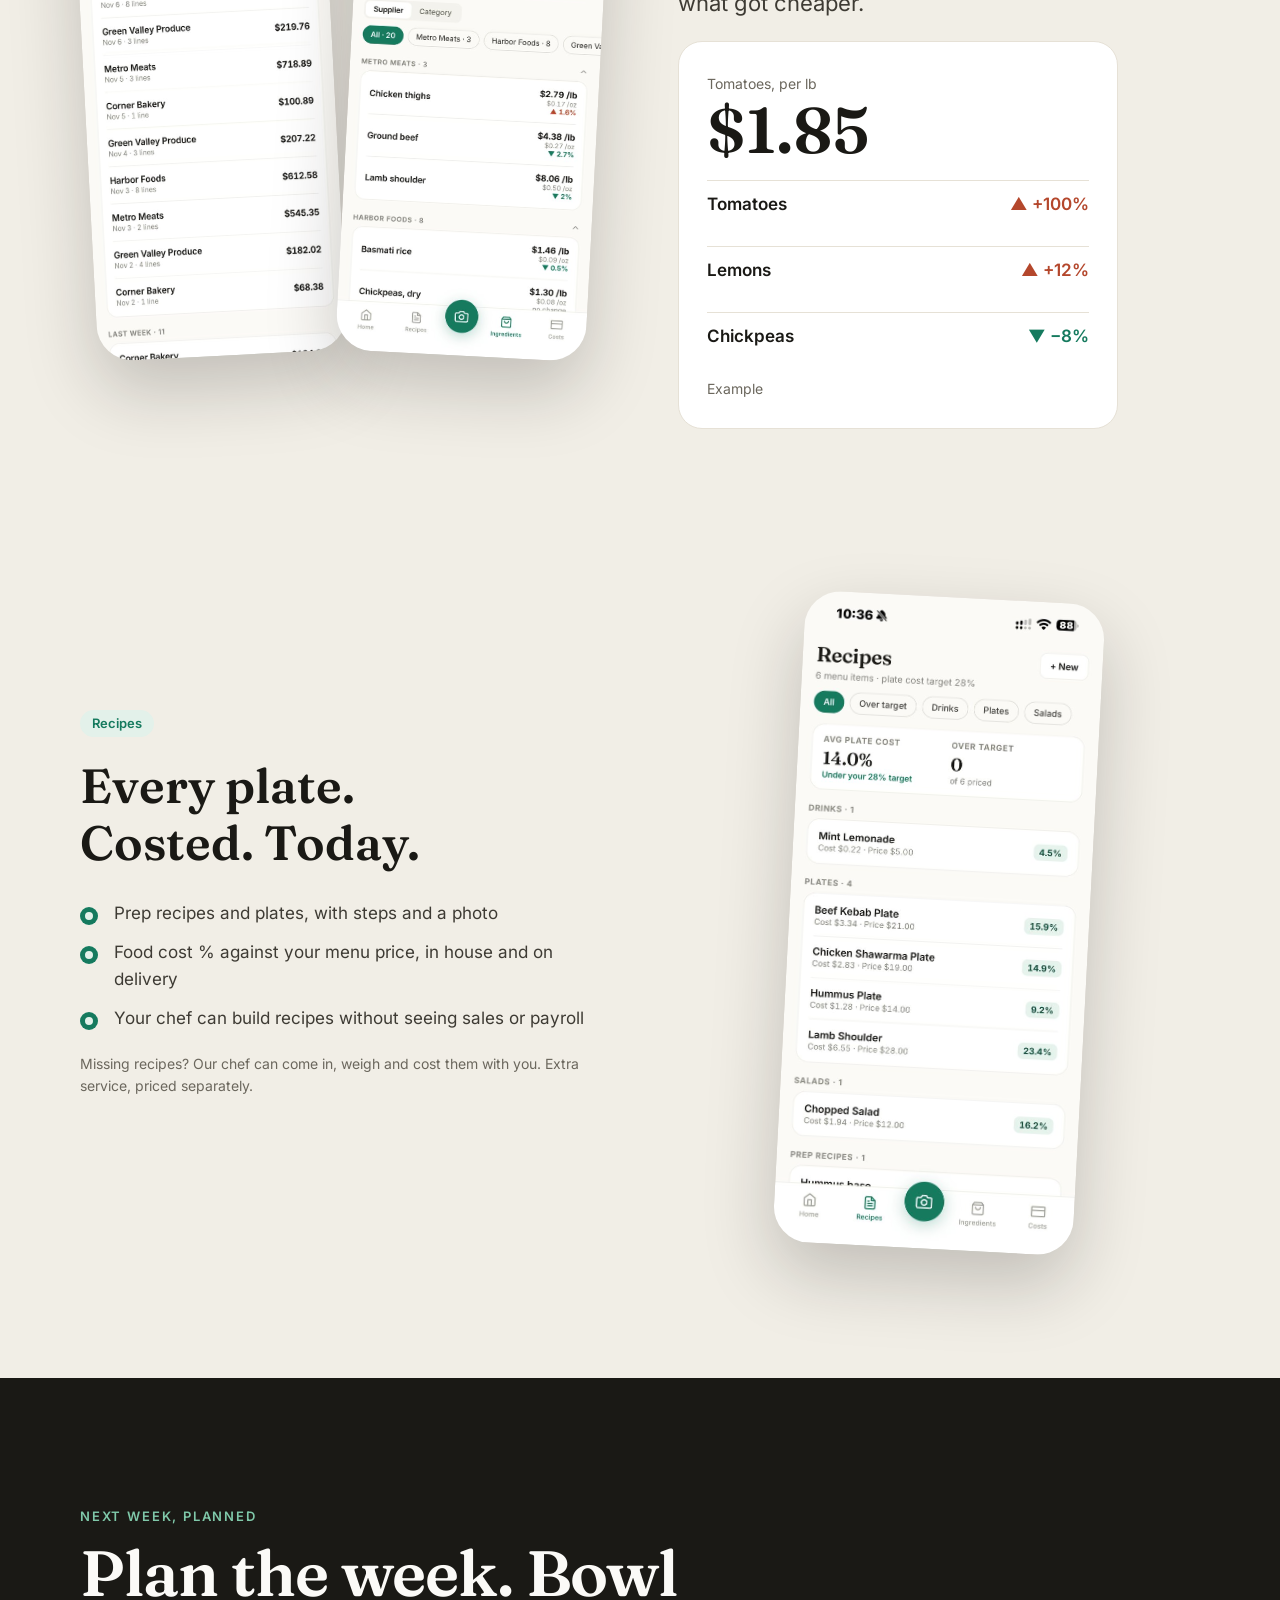
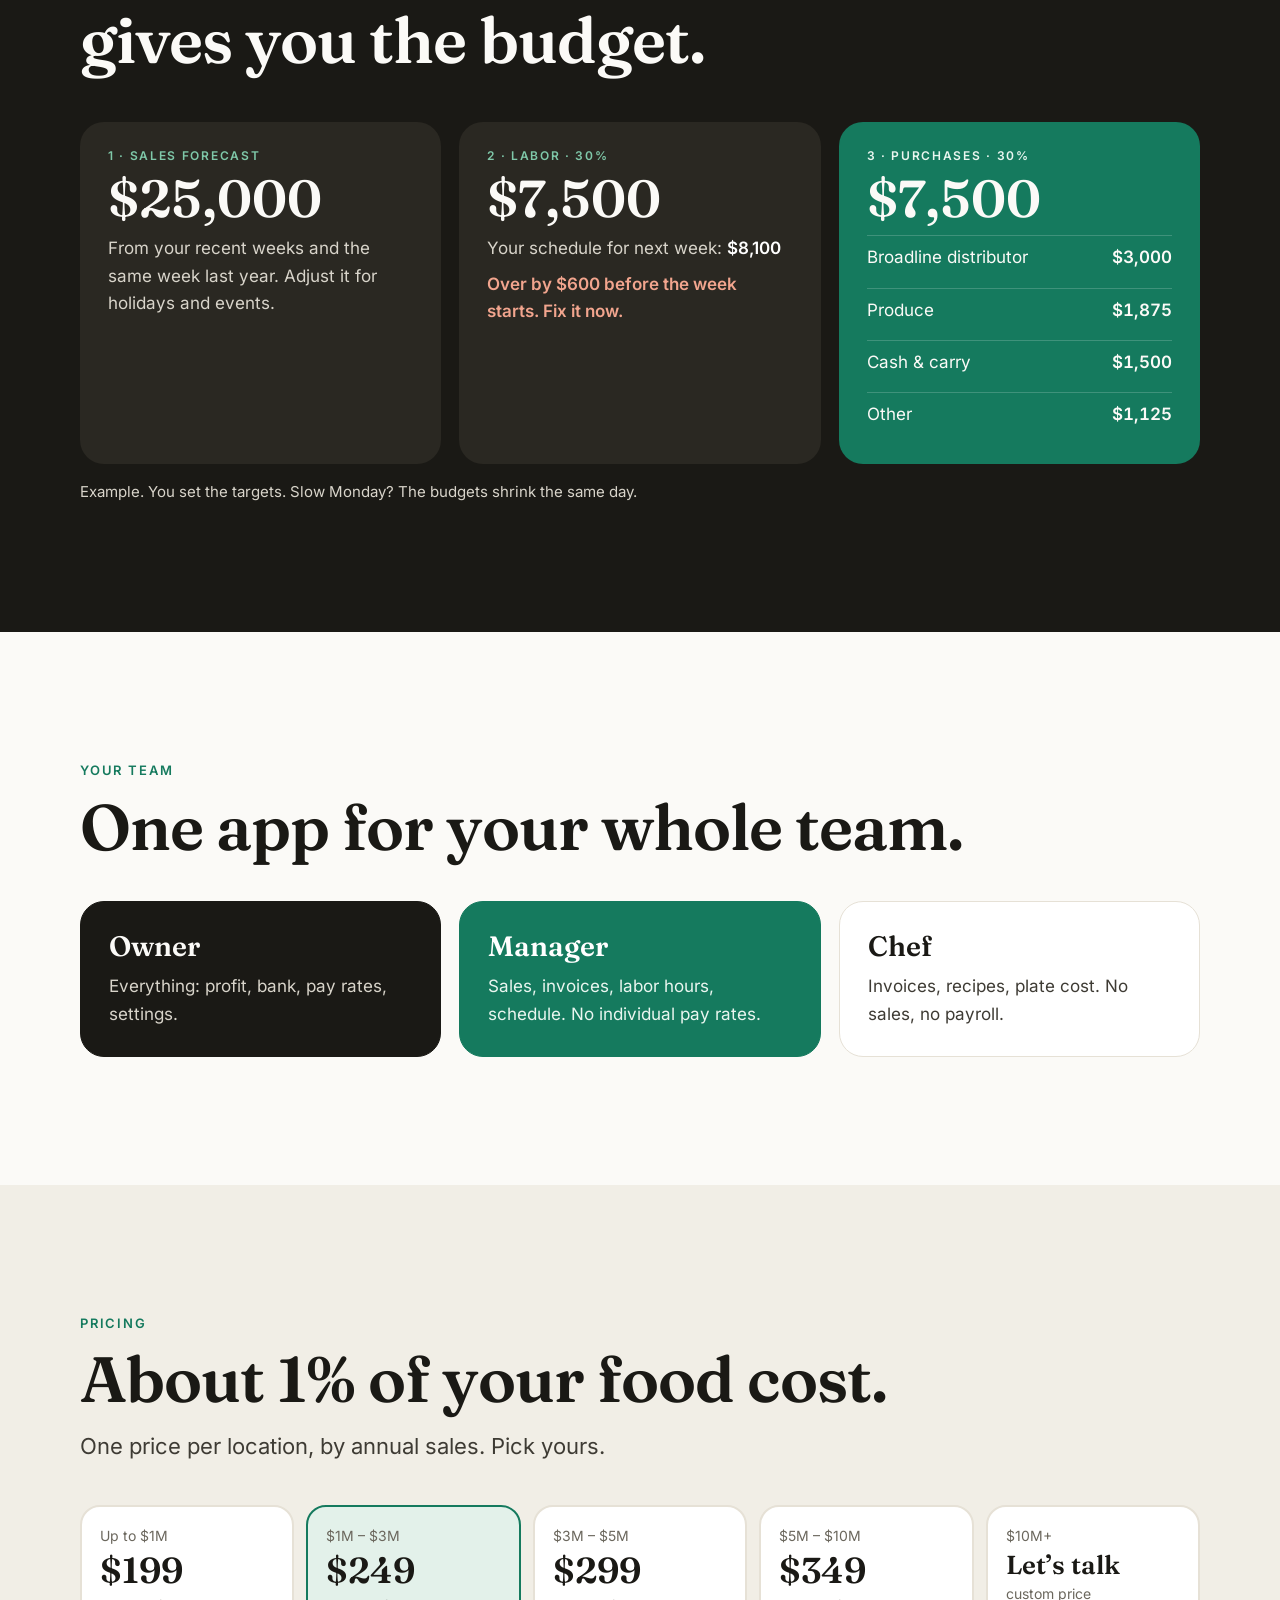
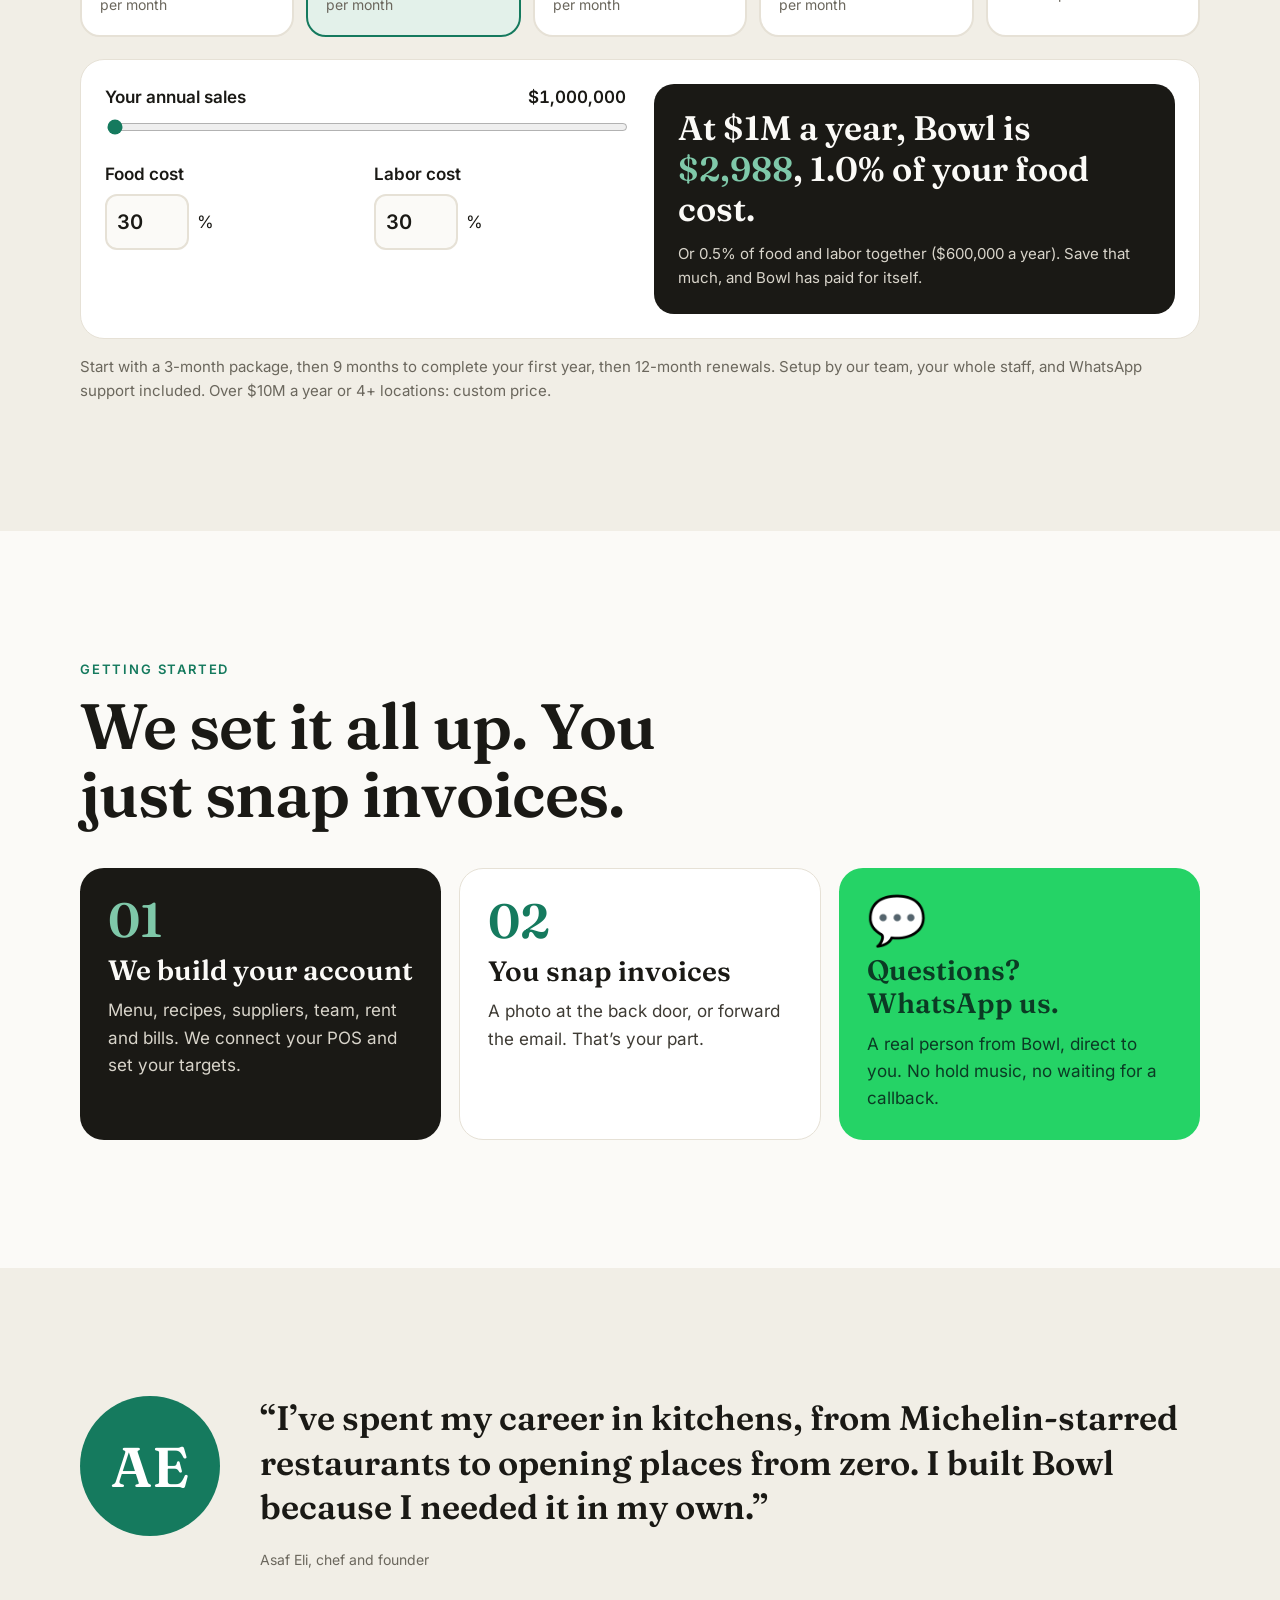
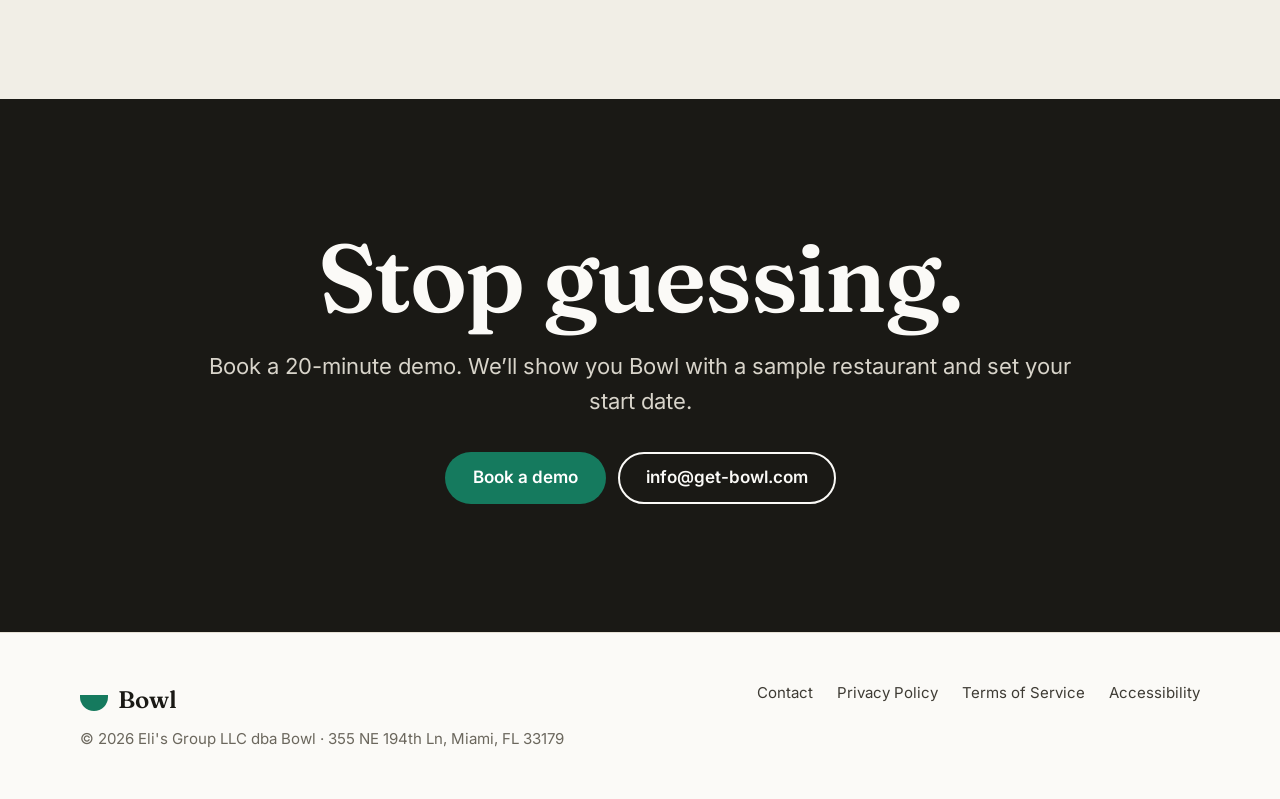
==== commit 4fcce994: "Publish site from bowl@c027af4" ====
--- a/index.html
+++ b/index.html
@@ -3,7 +3,7 @@
 <head>
 <!-- site:head -->
 <meta charset="utf-8">
-<meta name="viewport" content="width=device-width, initial-scale=1, viewport-fit=cover">
+<meta name="viewport" content="width=device-width, initial-scale=1, minimum-scale=1, viewport-fit=cover">
 <meta name="theme-color" content="#157A5E">
 <link rel="icon" href="/favicon.png">
 <link rel="apple-touch-icon" href="/apple-touch-icon.png">
